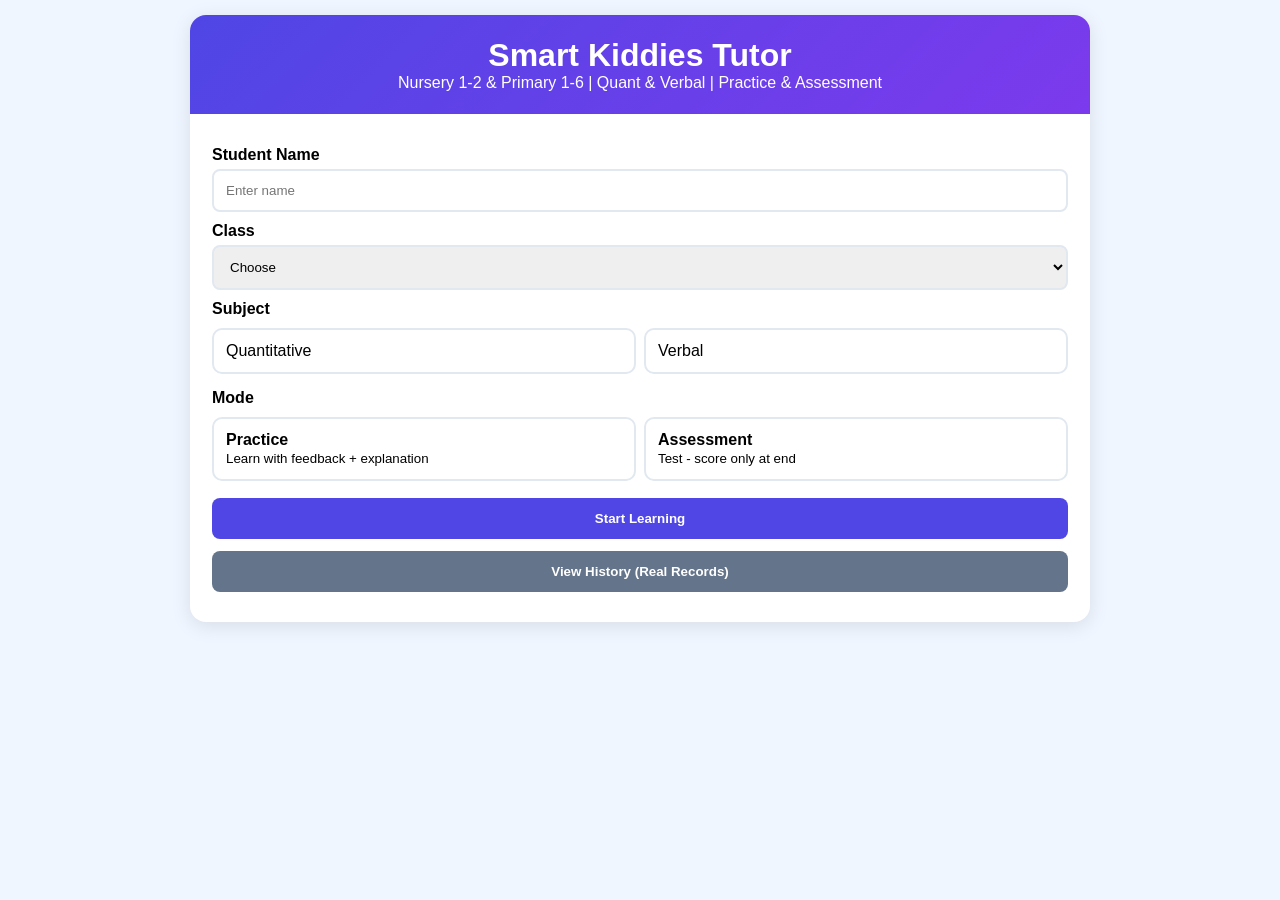
==== index.html @ 28aa9e2b "Add files via upload" ====
<!DOCTYPE html><html><head><meta charset='UTF-8'><meta name='viewport' content='width=device-width, initial-scale=1.0'><title>Smart Kiddies Tutor</title><style>*{box-sizing:border-box;margin:0;padding:0;font-family:Segoe UI,Arial}body{background:#f0f6ff;padding:15px}.box{max-width:900px;margin:auto;background:white;border-radius:16px;box-shadow:0 4px 20px rgba(0,0,0,.1);overflow:hidden}.head{background:linear-gradient(135deg,#4f46e5,#7c3aed);color:white;padding:22px;text-align:center}.main{padding:22px}label{display:block;font-weight:600;margin:10px 0 5px}input,select{width:100%;padding:12px;border:2px solid #e2e8f0;border-radius:8px}.btn{width:100%;padding:13px;background:#4f46e5;color:white;border:none;border-radius:8px;font-weight:600;margin-top:12px;cursor:pointer}.card{border:2px solid #e2e8f0;border-radius:10px;padding:12px;cursor:pointer;margin:5px 0}.card.sel{border-color:#4f46e5;background:#eef2ff}.opt{padding:11px;border:2px solid #e2e8f0;border-radius:8px;margin:6px 0;cursor:pointer;background:white}.opt.correct{background:#dcfce7;border-color:#22c55e}.opt.wrong{background:#fee2e2;border-color:#ef4444}.explain{background:#fffbeb;border:1px solid #fcd34d;border-radius:8px;padding:10px;margin-top:8px;font-size:13px}.hidden{display:none}.prog{height:8px;background:#e2e8f0;border-radius:4px;margin:8px 0}.bar{height:100%;background:#4f46e5}</style></head><body><div class='box'><div class='head'><h1>Smart Kiddies Tutor</h1><p>Nursery 1-2 & Primary 1-6 | Quant & Verbal | Practice & Assessment</p></div><div class='main' id='app'><div id='setup'><label>Student Name</label><input id='name' placeholder='Enter name'><label>Class</label><select id='cls'><option value=''>Choose</option><option>Nursery 1</option><option>Nursery 2</option><option>Primary 1</option><option>Primary 2</option><option>Primary 3</option><option>Primary 4</option><option>Primary 5</option><option>Primary 6</option></select><label>Subject</label><div style='display:grid;grid-template-columns:1fr 1fr;gap:8px'><div class='card' data-s='Quantitative' onclick='pickS(this)'>Quantitative</div><div class='card' data-s='Verbal' onclick='pickS(this)'>Verbal</div></div><label>Mode</label><div style='display:grid;grid-template-columns:1fr 1fr;gap:8px'><div class='card' data-m='Practice' onclick='pickM(this)'><b>Practice</b><br><small>Learn with feedback + explanation</small></div><div class='card' data-m='Assessment' onclick='pickM(this)'><b>Assessment</b><br><small>Test - score only at end</small></div></div><button class='btn' onclick='start()'>Start Learning</button><button class='btn' style='background:#64748b' onclick='showH()'>View History (Real Records)</button><div id='err' style='color:red;margin-top:8px'></div></div><div id='quiz' class='hidden'><div style='display:flex;justify-content:space-between'><span id='mBadge'></span><span id='cBadge'></span><span id='pTxt'></span></div><div class='prog'><div class='bar' id='pBar'></div></div><div style='background:#f8fafc;border-radius:12px;padding:15px;margin:10px 0'><h3 id='qTxt'></h3><div id='opts'></div><div id='feed' class='hidden'></div></div><button class='btn hidden' id='nBtn' onclick='nextQ()'>Next -></button><button class='btn hidden' id='fBtn' onclick='finish()'>Finish & Score</button></div><div id='result' class='hidden'><h2 style='text-align:center'>Result</h2><div style='text-align:center;margin:15px'><div style='font-size:44px;color:#4f46e5;font-weight:bold' id='score'></div><p id='sTxt'></p></div><div id='review'></div><button class='btn' onclick='reset()'>Home</button></div><div id='hist' class='hidden'><h3>Performance History - Real Scores</h3><p style='font-size:12px;color:#64748b'>Records actual results from localStorage, not static figures</p><div id='hList'></div><button class='btn' style='background:#ef4444' onclick='clearH()'>Clear History</button><button class='btn' style='background:#64748b' onclick='reset()'>Back</button></div></div></div><script>
const BANK={Quantitative:{'Nursery 1':[{q:'What number after 1?',o:['2','5','10'],a:'2',e:'After 1 comes 2. Count 1,2,3!'},{q:'Count: apples x2',o:['1','2','3'],a:'2',e:'Count them 1,2 =2'},{q:'2+1=?',o:['2','3','4'],a:'3',e:'2+1=3'},{q:'What shape is ball?',o:['Square','Circle','Triangle'],a:'Circle',e:'Ball is round like circle'},{q:'1+1=?',o:['1','2','3'],a:'2',e:'1+1=2'},{q:'Count dogs x3',o:['2','3','4'],a:'3',e:'1,2,3 dogs'},{q:'Which is bigger 1 or 5?',o:['1','5','Same'],a:'5',e:'5 bigger than 1'},{q:'Next: 1,2,?',o:['3','5','7'],a:'3',e:'Counting 1,2 then 3'},{q:'How many legs cat?',o:['2','4','6'],a:'4',e:'Cats have 4 legs'},{q:'Small animal? Elephant vs Mouse',o:['Elephant','Mouse','Same'],a:'Mouse',e:'Mouse tiny, elephant huge'}],'Nursery 2':[{q:'5-2=?',o:['2','3','4'],a:'3',e:'5 take away 2 leaves 3'},{q:'3+4=?',o:['6','7','8'],a:'7',e:'3+4=7'},{q:'Missing: 2,4,_,8',o:['5','6','7'],a:'6',e:'Add 2 each time 2,4,6,8'},{q:'Triangle sides?',o:['2','3','4'],a:'3',e:'Tri =3 sides'},{q:'Double of 2?',o:['2','4','6'],a:'4',e:'Double x2: 2x2=4'},{q:'Count in 2s:2,4,?',o:['5','6','7'],a:'6',e:'2,4,6 adding 2'},{q:'10-5=?',o:['5','4','6'],a:'5',e:'10-5=5'},{q:'6+2=?',o:['7','8','9'],a:'8',e:'6+2=8'},{q:'Even? 1,2,3',o:['1','2','3'],a:'2',e:'Even can be shared equally'},{q:'9-3=?',o:['5','6','7'],a:'6',e:'9-3=6'}],'Primary 1':[{q:'8+7=?',o:['14','15','16'],a:'15',e:'8+7=15'},{q:'15-6=?',o:['8','9','10'],a:'9',e:'15-6=9'},{q:'2x3=?',o:['5','6','7'],a:'6',e:'2 times 3 =3+3=6'},{q:'Half of 10?',o:['4','5','6'],a:'5',e:'Half 10=10/2=5'},{q:'20,19,18,?',o:['17','16','15'],a:'17',e:'Minus 1 each time'},{q:'3x4=?',o:['10','12','14'],a:'12',e:'3x4=12'},{q:'If 12 sweets give 5 away?',o:['6','7','8'],a:'7',e:'12-5=7 left'},{q:'Odd? 12,13,14',o:['12','13','14'],a:'13',e:'13 is odd'},{q:'18-9=?',o:['8','9','10'],a:'9',e:'18-9=9'},{q:'10+10=?',o:['20','30','10'],a:'20',e:'10+10=20'}],'Primary 2':[{q:'7x5=?',o:['30','35','40'],a:'35',e:'7x5=35'},{q:'36/4=?',o:['8','9','10'],a:'9',e:'36/4=9'},{q:'1/2 of 16?',o:['6','8','10'],a:'8',e:'16/2=8'},{q:'45+27=?',o:['62','72','82'],a:'72',e:'45+27=72'},{q:'Missing:3,6,9,?',o:['10','12','15'],a:'12',e:'Add 3: 9+3=12'},{q:'50-23=?',o:['27','28','29'],a:'27',e:'50-23=27'},{q:'6x6=?',o:['30','36','42'],a:'36',e:'6x6=36'},{q:'Book costs 40, 3 books?',o:['100','120','140'],a:'120',e:'40x3=120'},{q:'Greater? 3/4 or 1/2',o:['3/4','1/2','Equal'],a:'3/4',e:'0.75 >0.5'},{q:'100-55=?',o:['40','45','50'],a:'45',e:'100-55=45'}],'Primary 3':[{q:'12x8=?',o:['96','86','106'],a:'96',e:'12x8=96'},{q:'144/12=?',o:['11','12','13'],a:'12',e:'12x12=144'},{q:'Avg of 10,20,30?',o:['20','30','15'],a:'20',e:'(10+20+30)/3=20'},{q:'25% of 80?',o:['20','25','30'],a:'20',e:'25%=1/4,80/4=20'},{q:'Seq:5,11,17,?,29',o:['21','23','25'],a:'23',e:'Add 6:17+6=23'},{q:'3 pencils cost 90, 5 cost?',o:['120','150','180'],a:'150',e:'One 30, five 150'},{q:'Square of 9?',o:['81','72','90'],a:'81',e:'9x9=81'},{q:'Rect area 8x5?',o:['13','40','30'],a:'40',e:'8x5=40'},{q:'2/3+1/3=?',o:['1','2/3','3/3'],a:'1',e:'3/3=1'},{q:'LCM of 4 and 6?',o:['12','24','6'],a:'12',e:'Smallest multiple both share 12'}],'Primary 4':[{q:'15x12=?',o:['180','150','160'],a:'180',e:'15x12=180'},{q:'250/5=?',o:['45','50','55'],a:'50',e:'250/5=50'},{q:'3/5 of 100?',o:['60','50','40'],a:'60',e:'100/5=20x3=60'},{q:'15% of 200?',o:['30','25','35'],a:'30',e:'0.15x200=30'},{q:'If x+7=15, x=?',o:['7','8','9'],a:'8',e:'15-7=8'},{q:'Perimeter square side 9?',o:['36','27','18'],a:'36',e:'4x9=36'},{q:'2.5 hours to mins?',o:['120','150','180'],a:'150',e:'2.5x60=150'},{q:'Prime 10-20?',o:['11,13,17,19','12,14,16','15,18'],a:'11,13,17,19',e:'Prime only divisible by 1 and itself'},{q:'0.5x40=?',o:['20','25','30'],a:'20',e:'Half of 40=20'},{q:'Prob red? 3 red 2 blue',o:['3/5','2/5','1/5'],a:'3/5',e:'Total 5 red 3 so 3/5'}],'Primary 5':[{q:'Solve 2x+5=17',o:['5','6','7'],a:'6',e:'2x=12 x=6'},{q:'Area triangle base10 height8?',o:['80','40','20'],a:'40',e:'0.5x10x8=40'},{q:'HCF 18 and 24?',o:['6','12','8'],a:'6',e:'Highest common factor 6'},{q:'3/4 to decimal?',o:['0.25','0.5','0.75'],a:'0.75',e:'3/4=0.75'},{q:'5 workers 6 days, 3 workers?',o:['8','10','12'],a:'10',e:'Inverse:5x6=30,30/3=10'},{q:'Interest 500 at 10% 2y?',o:['50','100','150'],a:'100',e:'500x10x2/100=100'},{q:'Volume cube side4?',o:['16','32','64'],a:'64',e:'4x4x4=64'},{q:'Mean 4,8,12,16?',o:['8','10','12'],a:'10',e:'40/4=10'},{q:'Car 60km/h 2.5h distance?',o:['120','150','180'],a:'150',e:'60x2.5=150'},{q:'Expand (x+3)(x+2)',o:['x2+5x+6','x2+6x+5','x2+5x+5'],a:'x2+5x+6',e:'x2+2x+3x+6'}],'Primary 6':[{q:'Solve 3x-7=14',o:['6','7','8'],a:'7',e:'3x=21 x=7'},{q:'Ratio boys:girls 3:2 total50 girls?',o:['20','25','30'],a:'20',e:'5 parts=50 each10 girls2parts=20'},{q:'Area circle r7?',o:['154','140','77'],a:'154',e:'22/7x49=154'},{q:'0.75 as fraction?',o:['1/4','1/2','3/4'],a:'3/4',e:'75/100=3/4'},{q:'20% of number is 40 number?',o:['200','150','100'],a:'200',e:'40/0.2=200'},{q:'Solve x+y=10 x-y=2',o:['x6y4','x5y5','x7y3'],a:'x6y4',e:'Add 2x=12 x6 y4'},{q:'Shop 15% off 400 sale?',o:['340','360','380'],a:'340',e:'Discount60 sale340'},{q:'Speed 180km 3h?',o:['50','60','70'],a:'60',e:'180/3=60'},{q:'Median 2,5,7,9,12?',o:['5','7','9'],a:'7',e:'Middle value 7'},{q:'a3 b4 a2+b2?',o:['12','25','7'],a:'25',e:'9+16=25'}]},
Verbal:{'Nursery 1':[{q:'Which animal? Dog',o:['Dog','Table','Car'],a:'Dog',e:'Dog is living animal'},{q:'A is for?',o:['Apple','Ball','Cat'],a:'Apple',e:'A for Apple'},{q:'We use eyes to?',o:['See','Hear','Eat'],a:'See',e:'Eyes see'},{q:'Sun in?',o:['Sky','Water','Ground'],a:'Sky',e:'Sun in sky'},{q:'Opposite big?',o:['Small','Big','Huge'],a:'Small',e:'Small opposite big'},{q:'Letters in GO?',o:['1','2','3'],a:'2',e:'G and O =2'},{q:'Cat says?',o:['Meow','Woof','Moo'],a:'Meow',e:'Cat meow'},{q:'Eat with?',o:['Mouth','Nose','Ear'],a:'Mouth',e:'Mouth eating'},{q:'Banana color?',o:['Yellow','Blue','Red'],a:'Yellow',e:'Banana yellow'},{q:'B is for?',o:['Ball','Apple','Dog'],a:'Ball',e:'B for Ball'}],'Nursery 2':[{q:'Plural book?',o:['Books','Bookes','Book'],a:'Books',e:'Add s'},{q:'Opposite hot?',o:['Cold','Warm','Hot'],a:'Cold',e:'Cold opposite hot'},{q:'Rhymes cat?',o:['Hat','Dog','Fish'],a:'Hat',e:'Cat hat same sound'},{q:'Write with?',o:['Pen','Spoon','Shoe'],a:'Pen',e:'Pen writing'},{q:'Baby dog?',o:['Puppy','Kitten','Chick'],a:'Puppy',e:'Baby dog puppy'},{q:'Vowels?',o:['5','6','26'],a:'5',e:'A,E,I,O,U=5'},{q:'Past go?',o:['Went','Gone','Goed'],a:'Went',e:'Go past went'},{q:'Fruit?',o:['Mango','Stone','Chair'],a:'Mango',e:'Mango fruit'},{q:'He __ playing is/are',o:['is','are','am'],a:'is',e:'He singular is'},{q:'Opposite day?',o:['Night','Morning','Afternoon'],a:'Night',e:'Day night opposite'}],'Primary 1':[{q:'Synonym happy?',o:['Sad','Joyful','Angry'],a:'Joyful',e:'Joyful same as happy'},{q:'Verb? Run,Book,Table',o:['Run','Book','Table'],a:'Run',e:'Verb action run'},{q:'Plural child?',o:['Childs','Children','Childes'],a:'Children',e:'child->children'},{q:'Opposite fast?',o:['Slow','Quick','Rapid'],a:'Slow',e:'Slow opposite fast'},{q:'She __ to school go/goes',o:['go','goes','going'],a:'goes',e:'She singular goes'},{q:'Silent k? Knife,Cat,Kite',o:['Knife','Cat','Kite'],a:'Knife',e:'k silent in knife'},{q:'Books kept?',o:['Library','Market','Hospital'],a:'Library',e:'Library keeps books'},{q:'Past eat?',o:['Eated','Ate','Eaten'],a:'Ate',e:'Eat ate past'},{q:'Adjective: The __ flower',o:['Beautiful','Run','Quickly'],a:'Beautiful',e:'Adjective describes noun'},{q:'They __ playing is/are',o:['is','are','was'],a:'are',e:'They plural are'}],'Primary 2':[{q:'Synonym brave?',o:['Coward','Courageous','Fearful'],a:'Courageous',e:'Brave courageous'},{q:'Antonym ancient?',o:['Old','Modern','Past'],a:'Modern',e:'Ancient very old opposite modern'},{q:'Collective? Team,Book,Pen',o:['Team','Book','Pen'],a:'Team',e:'Team group'},{q:'I have __ apple a/an',o:['a','an','the'],a:'an',e:'an before vowel'},{q:'Past participle write?',o:['Wrote','Written','Writing'],a:'Written',e:'write wrote written'},{q:'As brave as lion?',o:['Simile','Metaphor','Proverb'],a:'Simile',e:'Uses as to compare simile'},{q:'Young cow?',o:['Calf','Puppy','Kitten'],a:'Calf',e:'Calf baby cow'},{q:'Spelling?',o:['Recieve','Receive','Receeve'],a:'Receive',e:'I before E except after C'},{q:'He __ like it dont/doesnt',o:['He dont like it','He doesnt like it','He not like'],a:'He doesnt like it',e:'He singular doesnt'},{q:'Synonym tiny?',o:['Huge','Small','Big'],a:'Small',e:'Tiny very small'}],'Primary 3':[{q:'Noun name place e.g Lagos?',o:['Proper noun','Common noun','Verb'],a:'Proper noun',e:'Place names proper nouns capital'},{q:'Antonym generous?',o:['Kind','Stingy','Giving'],a:'Stingy',e:'Generous opposite stingy'},{q:'If I __ you were/was',o:['was','were','am'],a:'were',e:'Imaginary condition were'},{q:'Adverb? Quickly,Quick,Quickness',o:['Quickly','Quick','Quickness'],a:'Quickly',e:'Adverb ends ly'},{q:'Piece of cake means?',o:['Hard','Easy','Sweet'],a:'Easy',e:'Piece of cake very easy'},{q:'Books __ on table is/are',o:['is','are','was'],a:'are',e:'Books plural are'},{q:'Synonym diligent?',o:['Lazy','Hardworking','Sleepy'],a:'Hardworking',e:'Diligent hardworking'},{q:'son/sun same sound?',o:['Homophone','Synonym','Antonym'],a:'Homophone',e:'Same sound different meaning homophone'},{q:'She __ buy a car yesterday',o:['buyed','bought','buy'],a:'bought',e:'Buy past bought'},{q:'Plural mouse?',o:['Mouses','Mice','Mouse'],a:'Mice',e:'mouse mice'}],'Primary 4':[{q:'What a beautiful day! type?',o:['Exclamatory','Interrogative','Declarative'],a:'Exclamatory',e:'Exclamation !'},{q:'He said I am tired indirect?',o:['He said he was tired','He said he is tired','He said I am tired'],a:'He said he was tired',e:'am -> was in past reporting'},{q:'Each of boys __ is/are',o:['is','are','were'],a:'is',e:'Each singular is'},{q:'He is a lion in battle?',o:['He is a lion','He is as brave','He runs like'],a:'He is a lion',e:'Metaphor says he IS lion'},{q:'unhappy prefix?',o:['un-','happy','-happy'],a:'un-',e:'un- prefix not'},{q:'If read present past?',o:['read red','readed','reading'],a:'read red',e:'Same spelling different pronunc past'},{q:'I stayed because it rained conj?',o:['because','stayed','rained'],a:'because',e:'because joins clauses'},{q:'Antonym victory?',o:['Win','Defeat','Success'],a:'Defeat',e:'Victory opposite defeat'},{q:'Neither John nor James __ is/are',o:['is','are','were'],a:'is',e:'Nearest James singular is'},{q:'Synonym abundant?',o:['Scarce','Plentiful','Small'],a:'Plentiful',e:'Abundant plentiful many'}],'Primary 5':[{q:'Boy broke window passive?',o:['Window was broken by boy','Boy was broken','Window broke boy'],a:'Window was broken by boy',e:'Object becomes subject passive'},{q:'Although it rained we went clause?',o:['Subordinate','Main','Phrase'],a:'Subordinate',e:'Depends on main subordinate'},{q:'Committee __ divided is/are',o:['is','are','was'],a:'are',e:'Members act individually are divided'},{q:'Wind whispered?',o:['Personification','Simile','Metaphor'],a:'Personification',e:'Giving human quality to wind'},{q:'You had studied would have passed cond?',o:['Second','Third','Zero'],a:'Third',e:'Past unreal third conditional'},{q:'Synonym meticulous?',o:['Careless','Careful','Quick'],a:'Careful',e:'Meticulous very careful'},{q:'Antonym benevolent?',o:['Kind','Malevolent','Generous'],a:'Malevolent',e:'Benevolent kind opposite malevolent'},{q:'Let __ go I/me',o:['I','me','my'],a:'me',e:'After let object pronoun me'},{q:'Spelling Accommodation?',o:['Accomodation','Accommodation','Acommodation'],a:'Accommodation',e:'Double c double m'},{q:'Hardly __ had we arrived had/did',o:['had','did','was'],a:'had',e:'Hardly had when inversion'}],'Primary 6':[{q:'I wish I __ taller was/were',o:['was','were','am'],a:'were',e:'Wish unreal were'},{q:'Swimming is fun gerund?',o:['Swimming verb as noun','Is fun','Swimming adjective'],a:'Swimming verb as noun',e:'Gerund verb+ing as noun'},{q:'Where are you going? indirect She asked',o:['She asked where I was going','She asked where are you','She asked where I am'],a:'She asked where I was going',e:'Question becomes statement are you->I was'},{q:'Data __ collected is/are',o:['is','are','was'],a:'are',e:'Data plural are'},{q:'Synonym ephemeral?',o:['Permanent','Short-lived','Eternal'],a:'Short-lived',e:'Ephemeral short-lived'},{q:'Deafening silence?',o:['Oxymoron','Simile','Metaphor'],a:'Oxymoron',e:'Opposite words together oxymoron'},{q:'No sooner __ we arrived had/did',o:['had','did','have'],a:'had',e:'No sooner had than'},{q:'Between you and __ I/me',o:['I','me','myself'],a:'me',e:'Between takes object pronoun me'},{q:'Antonym gregarious?',o:['Sociable','Introverted','Talkative'],a:'Introverted',e:'Gregarious sociable opposite introverted'},{q:'Correct: The data __ collected',o:['is','are','was'],a:'are',e:'Data plural'}]}};
let selS=null,selM=null,curQ=[],idx=0,sc=0,ans=[],stud={};
function pickS(el){selS=el.dataset.s;document.querySelectorAll('[data-s]').forEach(c=>c.classList.remove('sel'));el.classList.add('sel');}
function pickM(el){selM=el.dataset.m;document.querySelectorAll('[data-m]').forEach(c=>c.classList.remove('sel'));el.classList.add('sel');}
function start(){let n=document.getElementById('name').value.trim();let c=document.getElementById('cls').value;let err=document.getElementById('err');if(!n){err.textContent='Enter name';return;}if(!c){err.textContent='Select class';return;}if(!selS){err.textContent='Select subject';return;}if(!selM){err.textContent='Select mode';return;}stud={name:n,cls:c,sub:selS,mode:selM};curQ=[...BANK[selS][c]].sort(()=>0.5-Math.random()).slice(0,10);idx=0;sc=0;ans=[];document.getElementById('setup').classList.add('hidden');document.getElementById('quiz').classList.remove('hidden');document.getElementById('mBadge').textContent=selM;document.getElementById('cBadge').textContent=c+' | '+selS;show();}
function show(){let q=curQ[idx];document.getElementById('qTxt').textContent=`Q${idx+1}: ${q.q}`;document.getElementById('pTxt').textContent=`${idx+1}/${curQ.length}`;document.getElementById('pBar').style.width=`${(idx+1)/curQ.length*100}%`;let opts=document.getElementById('opts');opts.innerHTML='';document.getElementById('feed').classList.add('hidden');document.getElementById('nBtn').classList.add('hidden');document.getElementById('fBtn').classList.add('hidden');q.o.forEach(o=>{let d=document.createElement('div');d.className='opt';d.textContent=o;d.onclick=()=>choose(o,d);opts.appendChild(d);});}
function choose(opt,el){let q=curQ[idx];let all=document.querySelectorAll('.opt');all.forEach(o=>o.style.pointerEvents='none');let correct=opt===q.a;if(correct)sc++;ans.push({q:q.q,sel:opt,cor:q.a,ok:correct,exp:q.e});if(stud.mode==='Practice'){all.forEach(o=>{if(o.textContent===q.a)o.classList.add('correct');else if(o===el&&!correct)o.classList.add('wrong');});let f=document.getElementById('feed');f.classList.remove('hidden');f.innerHTML=`<b>${correct?' Correct!':' Wrong'}</b> Answer: <b>${q.a}</b><div class='explain'> Tutor: ${q.e}</div>`;if(idx<curQ.length-1)document.getElementById('nBtn').classList.remove('hidden');else document.getElementById('fBtn').classList.remove('hidden');}else{el.style.background='#e0e7ff';el.style.borderColor='#4f46e5';if(idx<curQ.length-1)setTimeout(()=>{idx++;show();},500);else setTimeout(()=>finish(),500);}}
function nextQ(){idx++;show();}
function finish(){document.getElementById('quiz').classList.add('hidden');document.getElementById('result').classList.remove('hidden');let pct=Math.round(sc/curQ.length*100);document.getElementById('score').textContent=pct+'%';document.getElementById('sTxt').textContent=`${stud.name} (${stud.cls}) scored ${sc}/${curQ.length} in ${stud.sub} - ${stud.mode}`;let rev='';ans.forEach((a,i)=>{rev+=`<div style='background:#f8fafc;border-radius:10px;padding:12px;margin:8px 0;text-align:left'><b>Q${i+1}: ${a.q}</b><br>Your: <span style='color:${a.ok?'green':'red'}'>${a.sel} ${a.ok?'':''}</span><br>Correct: <b>${a.cor}</b><div class='explain'> ${a.exp}</div></div>`;});document.getElementById('review').innerHTML=rev;let h=JSON.parse(localStorage.getItem('kiddies_hist')||'[]');h.unshift({date:new Date().toLocaleString(),name:stud.name,cls:stud.cls,sub:stud.sub,mode:stud.mode,score:`${sc}/${curQ.length} (${pct}%)`,pct:pct});localStorage.setItem('kiddies_hist',JSON.stringify(h.slice(0,30)));}
function reset(){document.getElementById('result').classList.add('hidden');document.getElementById('hist').classList.add('hidden');document.getElementById('quiz').classList.add('hidden');document.getElementById('setup').classList.remove('hidden');document.getElementById('err').textContent='';}
function showH(){document.getElementById('setup').classList.add('hidden');document.getElementById('quiz').classList.add('hidden');document.getElementById('result').classList.add('hidden');document.getElementById('hist').classList.remove('hidden');let h=JSON.parse(localStorage.getItem('kiddies_hist')||'[]');let l=document.getElementById('hList');if(h.length===0){l.innerHTML='<p>No records yet. Complete a test to see real history.</p>';return;}l.innerHTML=h.map(x=>`<div style='border-bottom:1px solid #e2e8f0;padding:10px 0;display:flex;justify-content:space-between'><div><b>${x.name}</b> - ${x.cls}<br><small>${x.sub} | ${x.mode} | ${x.date}</small></div><div><b>${x.score}</b></div></div>`).join('');}
function clearH(){if(confirm('Clear history?')){localStorage.removeItem('kiddies_hist');showH();}}
</script></body></html>
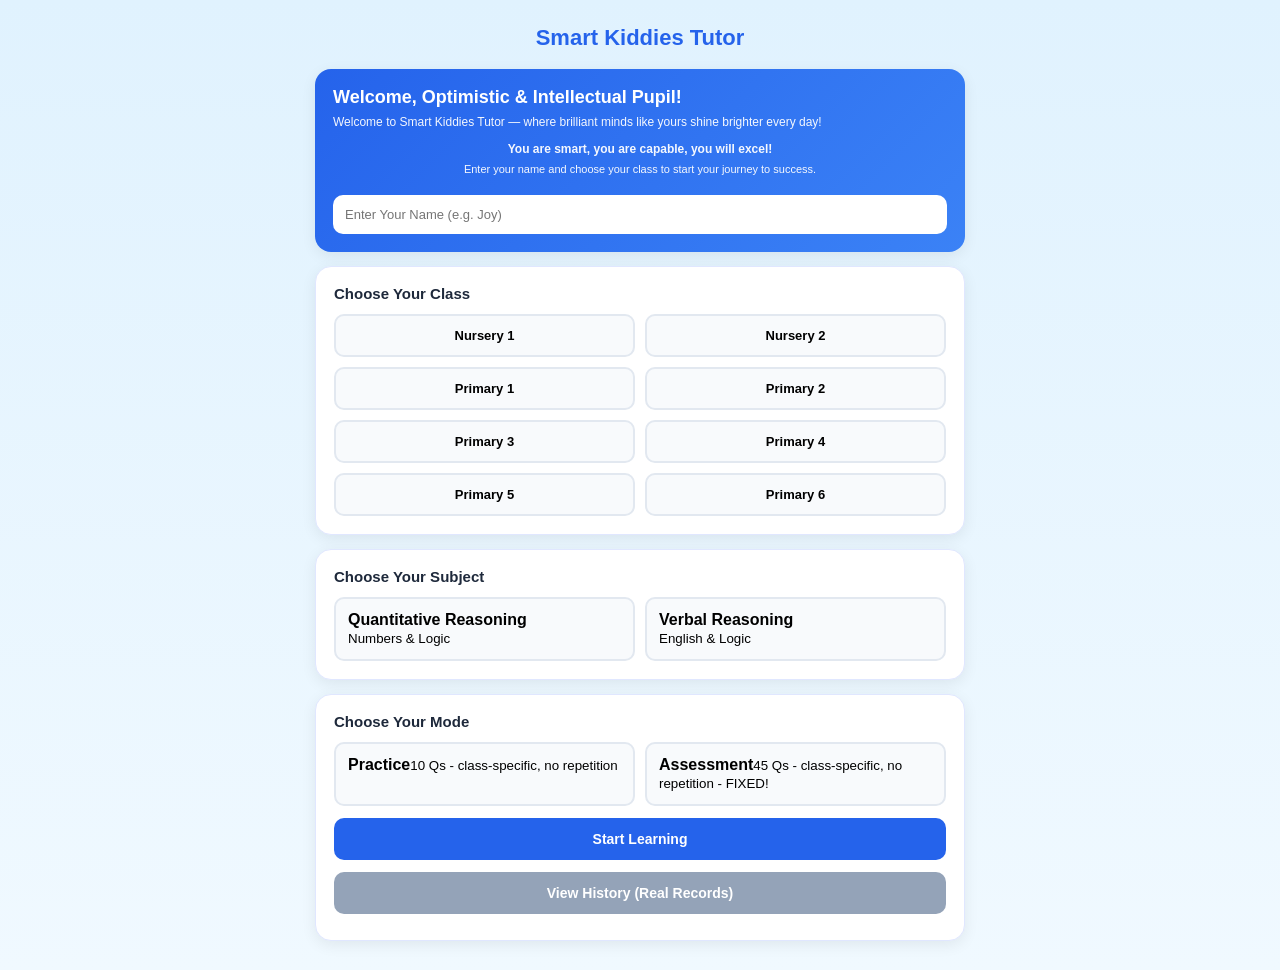
==== commit 91153754: "Add files via upload" ====
--- a/index.html
+++ b/index.html
@@ -1,20 +1,24 @@
 
 
 
-<!DOCTYPE html><html><head><meta charset='UTF-8'><meta name='viewport' content='width=device-width, initial-scale=1.0'><title>Smart Kiddies Tutor</title><style>*{box-sizing:border-box;margin:0;padding:0;font-family:Segoe UI,Arial}body{background:#f0f6ff;padding:15px}.box{max-width:900px;margin:auto;background:white;border-radius:16px;box-shadow:0 4px 20px rgba(0,0,0,.1);overflow:hidden}.head{background:linear-gradient(135deg,#4f46e5,#7c3aed);color:white;padding:22px;text-align:center}.main{padding:22px}label{display:block;font-weight:600;margin:10px 0 5px}input,select{width:100%;padding:12px;border:2px solid #e2e8f0;border-radius:8px}.btn{width:100%;padding:13px;background:#4f46e5;color:white;border:none;border-radius:8px;font-weight:600;margin-top:12px;cursor:pointer}.card{border:2px solid #e2e8f0;border-radius:10px;padding:12px;cursor:pointer;margin:5px 0}.card.sel{border-color:#4f46e5;background:#eef2ff}.opt{padding:11px;border:2px solid #e2e8f0;border-radius:8px;margin:6px 0;cursor:pointer;background:white}.opt.correct{background:#dcfce7;border-color:#22c55e}.opt.wrong{background:#fee2e2;border-color:#ef4444}.explain{background:#fffbeb;border:1px solid #fcd34d;border-radius:8px;padding:10px;margin-top:8px;font-size:13px}.hidden{display:none}.prog{height:8px;background:#e2e8f0;border-radius:4px;margin:8px 0}.bar{height:100%;background:#4f46e5}</style></head><body><div class='box'><div class='head'><h1>Smart Kiddies Tutor</h1><p>Nursery 1-2 & Primary 1-6 | Quant & Verbal | Practice & Assessment</p></div><div class='main' id='app'><div id='setup'><label>Student Name</label><input id='name' placeholder='Enter name'><label>Class</label><select id='cls'><option value=''>Choose</option><option>Nursery 1</option><option>Nursery 2</option><option>Primary 1</option><option>Primary 2</option><option>Primary 3</option><option>Primary 4</option><option>Primary 5</option><option>Primary 6</option></select><label>Subject</label><div style='display:grid;grid-template-columns:1fr 1fr;gap:8px'><div class='card' data-s='Quantitative' onclick='pickS(this)'>Quantitative</div><div class='card' data-s='Verbal' onclick='pickS(this)'>Verbal</div></div><label>Mode</label><div style='display:grid;grid-template-columns:1fr 1fr;gap:8px'><div class='card' data-m='Practice' onclick='pickM(this)'><b>Practice</b><br><small>Learn with feedback + explanation</small></div><div class='card' data-m='Assessment' onclick='pickM(this)'><b>Assessment</b><br><small>Test - score only at end</small></div></div><button class='btn' onclick='start()'>Start Learning</button><button class='btn' style='background:#64748b' onclick='showH()'>View History (Real Records)</button><div id='err' style='color:red;margin-top:8px'></div></div><div id='quiz' class='hidden'><div style='display:flex;justify-content:space-between'><span id='mBadge'></span><span id='cBadge'></span><span id='pTxt'></span></div><div class='prog'><div class='bar' id='pBar'></div></div><div style='background:#f8fafc;border-radius:12px;padding:15px;margin:10px 0'><h3 id='qTxt'></h3><div id='opts'></div><div id='feed' class='hidden'></div></div><button class='btn hidden' id='nBtn' onclick='nextQ()'>Next -></button><button class='btn hidden' id='fBtn' onclick='finish()'>Finish & Score</button></div><div id='result' class='hidden'><h2 style='text-align:center'>Result</h2><div style='text-align:center;margin:15px'><div style='font-size:44px;color:#4f46e5;font-weight:bold' id='score'></div><p id='sTxt'></p></div><div id='review'></div><button class='btn' onclick='reset()'>Home</button></div><div id='hist' class='hidden'><h3>Performance History - Real Scores</h3><p style='font-size:12px;color:#64748b'>Records actual results from localStorage, not static figures</p><div id='hList'></div><button class='btn' style='background:#ef4444' onclick='clearH()'>Clear History</button><button class='btn' style='background:#64748b' onclick='reset()'>Back</button></div></div></div><script>
-const BANK={Quantitative:{'Nursery 1':[{q:'What number after 1?',o:['2','5','10'],a:'2',e:'After 1 comes 2. Count 1,2,3!'},{q:'Count: apples x2',o:['1','2','3'],a:'2',e:'Count them 1,2 =2'},{q:'2+1=?',o:['2','3','4'],a:'3',e:'2+1=3'},{q:'What shape is ball?',o:['Square','Circle','Triangle'],a:'Circle',e:'Ball is round like circle'},{q:'1+1=?',o:['1','2','3'],a:'2',e:'1+1=2'},{q:'Count dogs x3',o:['2','3','4'],a:'3',e:'1,2,3 dogs'},{q:'Which is bigger 1 or 5?',o:['1','5','Same'],a:'5',e:'5 bigger than 1'},{q:'Next: 1,2,?',o:['3','5','7'],a:'3',e:'Counting 1,2 then 3'},{q:'How many legs cat?',o:['2','4','6'],a:'4',e:'Cats have 4 legs'},{q:'Small animal? Elephant vs Mouse',o:['Elephant','Mouse','Same'],a:'Mouse',e:'Mouse tiny, elephant huge'}],'Nursery 2':[{q:'5-2=?',o:['2','3','4'],a:'3',e:'5 take away 2 leaves 3'},{q:'3+4=?',o:['6','7','8'],a:'7',e:'3+4=7'},{q:'Missing: 2,4,_,8',o:['5','6','7'],a:'6',e:'Add 2 each time 2,4,6,8'},{q:'Triangle sides?',o:['2','3','4'],a:'3',e:'Tri =3 sides'},{q:'Double of 2?',o:['2','4','6'],a:'4',e:'Double x2: 2x2=4'},{q:'Count in 2s:2,4,?',o:['5','6','7'],a:'6',e:'2,4,6 adding 2'},{q:'10-5=?',o:['5','4','6'],a:'5',e:'10-5=5'},{q:'6+2=?',o:['7','8','9'],a:'8',e:'6+2=8'},{q:'Even? 1,2,3',o:['1','2','3'],a:'2',e:'Even can be shared equally'},{q:'9-3=?',o:['5','6','7'],a:'6',e:'9-3=6'}],'Primary 1':[{q:'8+7=?',o:['14','15','16'],a:'15',e:'8+7=15'},{q:'15-6=?',o:['8','9','10'],a:'9',e:'15-6=9'},{q:'2x3=?',o:['5','6','7'],a:'6',e:'2 times 3 =3+3=6'},{q:'Half of 10?',o:['4','5','6'],a:'5',e:'Half 10=10/2=5'},{q:'20,19,18,?',o:['17','16','15'],a:'17',e:'Minus 1 each time'},{q:'3x4=?',o:['10','12','14'],a:'12',e:'3x4=12'},{q:'If 12 sweets give 5 away?',o:['6','7','8'],a:'7',e:'12-5=7 left'},{q:'Odd? 12,13,14',o:['12','13','14'],a:'13',e:'13 is odd'},{q:'18-9=?',o:['8','9','10'],a:'9',e:'18-9=9'},{q:'10+10=?',o:['20','30','10'],a:'20',e:'10+10=20'}],'Primary 2':[{q:'7x5=?',o:['30','35','40'],a:'35',e:'7x5=35'},{q:'36/4=?',o:['8','9','10'],a:'9',e:'36/4=9'},{q:'1/2 of 16?',o:['6','8','10'],a:'8',e:'16/2=8'},{q:'45+27=?',o:['62','72','82'],a:'72',e:'45+27=72'},{q:'Missing:3,6,9,?',o:['10','12','15'],a:'12',e:'Add 3: 9+3=12'},{q:'50-23=?',o:['27','28','29'],a:'27',e:'50-23=27'},{q:'6x6=?',o:['30','36','42'],a:'36',e:'6x6=36'},{q:'Book costs 40, 3 books?',o:['100','120','140'],a:'120',e:'40x3=120'},{q:'Greater? 3/4 or 1/2',o:['3/4','1/2','Equal'],a:'3/4',e:'0.75 >0.5'},{q:'100-55=?',o:['40','45','50'],a:'45',e:'100-55=45'}],'Primary 3':[{q:'12x8=?',o:['96','86','106'],a:'96',e:'12x8=96'},{q:'144/12=?',o:['11','12','13'],a:'12',e:'12x12=144'},{q:'Avg of 10,20,30?',o:['20','30','15'],a:'20',e:'(10+20+30)/3=20'},{q:'25% of 80?',o:['20','25','30'],a:'20',e:'25%=1/4,80/4=20'},{q:'Seq:5,11,17,?,29',o:['21','23','25'],a:'23',e:'Add 6:17+6=23'},{q:'3 pencils cost 90, 5 cost?',o:['120','150','180'],a:'150',e:'One 30, five 150'},{q:'Square of 9?',o:['81','72','90'],a:'81',e:'9x9=81'},{q:'Rect area 8x5?',o:['13','40','30'],a:'40',e:'8x5=40'},{q:'2/3+1/3=?',o:['1','2/3','3/3'],a:'1',e:'3/3=1'},{q:'LCM of 4 and 6?',o:['12','24','6'],a:'12',e:'Smallest multiple both share 12'}],'Primary 4':[{q:'15x12=?',o:['180','150','160'],a:'180',e:'15x12=180'},{q:'250/5=?',o:['45','50','55'],a:'50',e:'250/5=50'},{q:'3/5 of 100?',o:['60','50','40'],a:'60',e:'100/5=20x3=60'},{q:'15% of 200?',o:['30','25','35'],a:'30',e:'0.15x200=30'},{q:'If x+7=15, x=?',o:['7','8','9'],a:'8',e:'15-7=8'},{q:'Perimeter square side 9?',o:['36','27','18'],a:'36',e:'4x9=36'},{q:'2.5 hours to mins?',o:['120','150','180'],a:'150',e:'2.5x60=150'},{q:'Prime 10-20?',o:['11,13,17,19','12,14,16','15,18'],a:'11,13,17,19',e:'Prime only divisible by 1 and itself'},{q:'0.5x40=?',o:['20','25','30'],a:'20',e:'Half of 40=20'},{q:'Prob red? 3 red 2 blue',o:['3/5','2/5','1/5'],a:'3/5',e:'Total 5 red 3 so 3/5'}],'Primary 5':[{q:'Solve 2x+5=17',o:['5','6','7'],a:'6',e:'2x=12 x=6'},{q:'Area triangle base10 height8?',o:['80','40','20'],a:'40',e:'0.5x10x8=40'},{q:'HCF 18 and 24?',o:['6','12','8'],a:'6',e:'Highest common factor 6'},{q:'3/4 to decimal?',o:['0.25','0.5','0.75'],a:'0.75',e:'3/4=0.75'},{q:'5 workers 6 days, 3 workers?',o:['8','10','12'],a:'10',e:'Inverse:5x6=30,30/3=10'},{q:'Interest 500 at 10% 2y?',o:['50','100','150'],a:'100',e:'500x10x2/100=100'},{q:'Volume cube side4?',o:['16','32','64'],a:'64',e:'4x4x4=64'},{q:'Mean 4,8,12,16?',o:['8','10','12'],a:'10',e:'40/4=10'},{q:'Car 60km/h 2.5h distance?',o:['120','150','180'],a:'150',e:'60x2.5=150'},{q:'Expand (x+3)(x+2)',o:['x2+5x+6','x2+6x+5','x2+5x+5'],a:'x2+5x+6',e:'x2+2x+3x+6'}],'Primary 6':[{q:'Solve 3x-7=14',o:['6','7','8'],a:'7',e:'3x=21 x=7'},{q:'Ratio boys:girls 3:2 total50 girls?',o:['20','25','30'],a:'20',e:'5 parts=50 each10 girls2parts=20'},{q:'Area circle r7?',o:['154','140','77'],a:'154',e:'22/7x49=154'},{q:'0.75 as fraction?',o:['1/4','1/2','3/4'],a:'3/4',e:'75/100=3/4'},{q:'20% of number is 40 number?',o:['200','150','100'],a:'200',e:'40/0.2=200'},{q:'Solve x+y=10 x-y=2',o:['x6y4','x5y5','x7y3'],a:'x6y4',e:'Add 2x=12 x6 y4'},{q:'Shop 15% off 400 sale?',o:['340','360','380'],a:'340',e:'Discount60 sale340'},{q:'Speed 180km 3h?',o:['50','60','70'],a:'60',e:'180/3=60'},{q:'Median 2,5,7,9,12?',o:['5','7','9'],a:'7',e:'Middle value 7'},{q:'a3 b4 a2+b2?',o:['12','25','7'],a:'25',e:'9+16=25'}]},
-Verbal:{'Nursery 1':[{q:'Which animal? Dog',o:['Dog','Table','Car'],a:'Dog',e:'Dog is living animal'},{q:'A is for?',o:['Apple','Ball','Cat'],a:'Apple',e:'A for Apple'},{q:'We use eyes to?',o:['See','Hear','Eat'],a:'See',e:'Eyes see'},{q:'Sun in?',o:['Sky','Water','Ground'],a:'Sky',e:'Sun in sky'},{q:'Opposite big?',o:['Small','Big','Huge'],a:'Small',e:'Small opposite big'},{q:'Letters in GO?',o:['1','2','3'],a:'2',e:'G and O =2'},{q:'Cat says?',o:['Meow','Woof','Moo'],a:'Meow',e:'Cat meow'},{q:'Eat with?',o:['Mouth','Nose','Ear'],a:'Mouth',e:'Mouth eating'},{q:'Banana color?',o:['Yellow','Blue','Red'],a:'Yellow',e:'Banana yellow'},{q:'B is for?',o:['Ball','Apple','Dog'],a:'Ball',e:'B for Ball'}],'Nursery 2':[{q:'Plural book?',o:['Books','Bookes','Book'],a:'Books',e:'Add s'},{q:'Opposite hot?',o:['Cold','Warm','Hot'],a:'Cold',e:'Cold opposite hot'},{q:'Rhymes cat?',o:['Hat','Dog','Fish'],a:'Hat',e:'Cat hat same sound'},{q:'Write with?',o:['Pen','Spoon','Shoe'],a:'Pen',e:'Pen writing'},{q:'Baby dog?',o:['Puppy','Kitten','Chick'],a:'Puppy',e:'Baby dog puppy'},{q:'Vowels?',o:['5','6','26'],a:'5',e:'A,E,I,O,U=5'},{q:'Past go?',o:['Went','Gone','Goed'],a:'Went',e:'Go past went'},{q:'Fruit?',o:['Mango','Stone','Chair'],a:'Mango',e:'Mango fruit'},{q:'He __ playing is/are',o:['is','are','am'],a:'is',e:'He singular is'},{q:'Opposite day?',o:['Night','Morning','Afternoon'],a:'Night',e:'Day night opposite'}],'Primary 1':[{q:'Synonym happy?',o:['Sad','Joyful','Angry'],a:'Joyful',e:'Joyful same as happy'},{q:'Verb? Run,Book,Table',o:['Run','Book','Table'],a:'Run',e:'Verb action run'},{q:'Plural child?',o:['Childs','Children','Childes'],a:'Children',e:'child->children'},{q:'Opposite fast?',o:['Slow','Quick','Rapid'],a:'Slow',e:'Slow opposite fast'},{q:'She __ to school go/goes',o:['go','goes','going'],a:'goes',e:'She singular goes'},{q:'Silent k? Knife,Cat,Kite',o:['Knife','Cat','Kite'],a:'Knife',e:'k silent in knife'},{q:'Books kept?',o:['Library','Market','Hospital'],a:'Library',e:'Library keeps books'},{q:'Past eat?',o:['Eated','Ate','Eaten'],a:'Ate',e:'Eat ate past'},{q:'Adjective: The __ flower',o:['Beautiful','Run','Quickly'],a:'Beautiful',e:'Adjective describes noun'},{q:'They __ playing is/are',o:['is','are','was'],a:'are',e:'They plural are'}],'Primary 2':[{q:'Synonym brave?',o:['Coward','Courageous','Fearful'],a:'Courageous',e:'Brave courageous'},{q:'Antonym ancient?',o:['Old','Modern','Past'],a:'Modern',e:'Ancient very old opposite modern'},{q:'Collective? Team,Book,Pen',o:['Team','Book','Pen'],a:'Team',e:'Team group'},{q:'I have __ apple a/an',o:['a','an','the'],a:'an',e:'an before vowel'},{q:'Past participle write?',o:['Wrote','Written','Writing'],a:'Written',e:'write wrote written'},{q:'As brave as lion?',o:['Simile','Metaphor','Proverb'],a:'Simile',e:'Uses as to compare simile'},{q:'Young cow?',o:['Calf','Puppy','Kitten'],a:'Calf',e:'Calf baby cow'},{q:'Spelling?',o:['Recieve','Receive','Receeve'],a:'Receive',e:'I before E except after C'},{q:'He __ like it dont/doesnt',o:['He dont like it','He doesnt like it','He not like'],a:'He doesnt like it',e:'He singular doesnt'},{q:'Synonym tiny?',o:['Huge','Small','Big'],a:'Small',e:'Tiny very small'}],'Primary 3':[{q:'Noun name place e.g Lagos?',o:['Proper noun','Common noun','Verb'],a:'Proper noun',e:'Place names proper nouns capital'},{q:'Antonym generous?',o:['Kind','Stingy','Giving'],a:'Stingy',e:'Generous opposite stingy'},{q:'If I __ you were/was',o:['was','were','am'],a:'were',e:'Imaginary condition were'},{q:'Adverb? Quickly,Quick,Quickness',o:['Quickly','Quick','Quickness'],a:'Quickly',e:'Adverb ends ly'},{q:'Piece of cake means?',o:['Hard','Easy','Sweet'],a:'Easy',e:'Piece of cake very easy'},{q:'Books __ on table is/are',o:['is','are','was'],a:'are',e:'Books plural are'},{q:'Synonym diligent?',o:['Lazy','Hardworking','Sleepy'],a:'Hardworking',e:'Diligent hardworking'},{q:'son/sun same sound?',o:['Homophone','Synonym','Antonym'],a:'Homophone',e:'Same sound different meaning homophone'},{q:'She __ buy a car yesterday',o:['buyed','bought','buy'],a:'bought',e:'Buy past bought'},{q:'Plural mouse?',o:['Mouses','Mice','Mouse'],a:'Mice',e:'mouse mice'}],'Primary 4':[{q:'What a beautiful day! type?',o:['Exclamatory','Interrogative','Declarative'],a:'Exclamatory',e:'Exclamation !'},{q:'He said I am tired indirect?',o:['He said he was tired','He said he is tired','He said I am tired'],a:'He said he was tired',e:'am -> was in past reporting'},{q:'Each of boys __ is/are',o:['is','are','were'],a:'is',e:'Each singular is'},{q:'He is a lion in battle?',o:['He is a lion','He is as brave','He runs like'],a:'He is a lion',e:'Metaphor says he IS lion'},{q:'unhappy prefix?',o:['un-','happy','-happy'],a:'un-',e:'un- prefix not'},{q:'If read present past?',o:['read red','readed','reading'],a:'read red',e:'Same spelling different pronunc past'},{q:'I stayed because it rained conj?',o:['because','stayed','rained'],a:'because',e:'because joins clauses'},{q:'Antonym victory?',o:['Win','Defeat','Success'],a:'Defeat',e:'Victory opposite defeat'},{q:'Neither John nor James __ is/are',o:['is','are','were'],a:'is',e:'Nearest James singular is'},{q:'Synonym abundant?',o:['Scarce','Plentiful','Small'],a:'Plentiful',e:'Abundant plentiful many'}],'Primary 5':[{q:'Boy broke window passive?',o:['Window was broken by boy','Boy was broken','Window broke boy'],a:'Window was broken by boy',e:'Object becomes subject passive'},{q:'Although it rained we went clause?',o:['Subordinate','Main','Phrase'],a:'Subordinate',e:'Depends on main subordinate'},{q:'Committee __ divided is/are',o:['is','are','was'],a:'are',e:'Members act individually are divided'},{q:'Wind whispered?',o:['Personification','Simile','Metaphor'],a:'Personification',e:'Giving human quality to wind'},{q:'You had studied would have passed cond?',o:['Second','Third','Zero'],a:'Third',e:'Past unreal third conditional'},{q:'Synonym meticulous?',o:['Careless','Careful','Quick'],a:'Careful',e:'Meticulous very careful'},{q:'Antonym benevolent?',o:['Kind','Malevolent','Generous'],a:'Malevolent',e:'Benevolent kind opposite malevolent'},{q:'Let __ go I/me',o:['I','me','my'],a:'me',e:'After let object pronoun me'},{q:'Spelling Accommodation?',o:['Accomodation','Accommodation','Acommodation'],a:'Accommodation',e:'Double c double m'},{q:'Hardly __ had we arrived had/did',o:['had','did','was'],a:'had',e:'Hardly had when inversion'}],'Primary 6':[{q:'I wish I __ taller was/were',o:['was','were','am'],a:'were',e:'Wish unreal were'},{q:'Swimming is fun gerund?',o:['Swimming verb as noun','Is fun','Swimming adjective'],a:'Swimming verb as noun',e:'Gerund verb+ing as noun'},{q:'Where are you going? indirect She asked',o:['She asked where I was going','She asked where are you','She asked where I am'],a:'She asked where I was going',e:'Question becomes statement are you->I was'},{q:'Data __ collected is/are',o:['is','are','was'],a:'are',e:'Data plural are'},{q:'Synonym ephemeral?',o:['Permanent','Short-lived','Eternal'],a:'Short-lived',e:'Ephemeral short-lived'},{q:'Deafening silence?',o:['Oxymoron','Simile','Metaphor'],a:'Oxymoron',e:'Opposite words together oxymoron'},{q:'No sooner __ we arrived had/did',o:['had','did','have'],a:'had',e:'No sooner had than'},{q:'Between you and __ I/me',o:['I','me','myself'],a:'me',e:'Between takes object pronoun me'},{q:'Antonym gregarious?',o:['Sociable','Introverted','Talkative'],a:'Introverted',e:'Gregarious sociable opposite introverted'},{q:'Correct: The data __ collected',o:['is','are','was'],a:'are',e:'Data plural'}]}};
-let selS=null,selM=null,curQ=[],idx=0,sc=0,ans=[],stud={};
-function pickS(el){selS=el.dataset.s;document.querySelectorAll('[data-s]').forEach(c=>c.classList.remove('sel'));el.classList.add('sel');}
-function pickM(el){selM=el.dataset.m;document.querySelectorAll('[data-m]').forEach(c=>c.classList.remove('sel'));el.classList.add('sel');}
-function start(){let n=document.getElementById('name').value.trim();let c=document.getElementById('cls').value;let err=document.getElementById('err');if(!n){err.textContent='Enter name';return;}if(!c){err.textContent='Select class';return;}if(!selS){err.textContent='Select subject';return;}if(!selM){err.textContent='Select mode';return;}stud={name:n,cls:c,sub:selS,mode:selM};curQ=[...BANK[selS][c]].sort(()=>0.5-Math.random()).slice(0,10);idx=0;sc=0;ans=[];document.getElementById('setup').classList.add('hidden');document.getElementById('quiz').classList.remove('hidden');document.getElementById('mBadge').textContent=selM;document.getElementById('cBadge').textContent=c+' | '+selS;show();}
-function show(){let q=curQ[idx];document.getElementById('qTxt').textContent=`Q${idx+1}: ${q.q}`;document.getElementById('pTxt').textContent=`${idx+1}/${curQ.length}`;document.getElementById('pBar').style.width=`${(idx+1)/curQ.length*100}%`;let opts=document.getElementById('opts');opts.innerHTML='';document.getElementById('feed').classList.add('hidden');document.getElementById('nBtn').classList.add('hidden');document.getElementById('fBtn').classList.add('hidden');q.o.forEach(o=>{let d=document.createElement('div');d.className='opt';d.textContent=o;d.onclick=()=>choose(o,d);opts.appendChild(d);});}
-function choose(opt,el){let q=curQ[idx];let all=document.querySelectorAll('.opt');all.forEach(o=>o.style.pointerEvents='none');let correct=opt===q.a;if(correct)sc++;ans.push({q:q.q,sel:opt,cor:q.a,ok:correct,exp:q.e});if(stud.mode==='Practice'){all.forEach(o=>{if(o.textContent===q.a)o.classList.add('correct');else if(o===el&&!correct)o.classList.add('wrong');});let f=document.getElementById('feed');f.classList.remove('hidden');f.innerHTML=`<b>${correct?' Correct!':' Wrong'}</b> Answer: <b>${q.a}</b><div class='explain'> Tutor: ${q.e}</div>`;if(idx<curQ.length-1)document.getElementById('nBtn').classList.remove('hidden');else document.getElementById('fBtn').classList.remove('hidden');}else{el.style.background='#e0e7ff';el.style.borderColor='#4f46e5';if(idx<curQ.length-1)setTimeout(()=>{idx++;show();},500);else setTimeout(()=>finish(),500);}}
-function nextQ(){idx++;show();}
-function finish(){document.getElementById('quiz').classList.add('hidden');document.getElementById('result').classList.remove('hidden');let pct=Math.round(sc/curQ.length*100);document.getElementById('score').textContent=pct+'%';document.getElementById('sTxt').textContent=`${stud.name} (${stud.cls}) scored ${sc}/${curQ.length} in ${stud.sub} - ${stud.mode}`;let rev='';ans.forEach((a,i)=>{rev+=`<div style='background:#f8fafc;border-radius:10px;padding:12px;margin:8px 0;text-align:left'><b>Q${i+1}: ${a.q}</b><br>Your: <span style='color:${a.ok?'green':'red'}'>${a.sel} ${a.ok?'':''}</span><br>Correct: <b>${a.cor}</b><div class='explain'> ${a.exp}</div></div>`;});document.getElementById('review').innerHTML=rev;let h=JSON.parse(localStorage.getItem('kiddies_hist')||'[]');h.unshift({date:new Date().toLocaleString(),name:stud.name,cls:stud.cls,sub:stud.sub,mode:stud.mode,score:`${sc}/${curQ.length} (${pct}%)`,pct:pct});localStorage.setItem('kiddies_hist',JSON.stringify(h.slice(0,30)));}
-function reset(){document.getElementById('result').classList.add('hidden');document.getElementById('hist').classList.add('hidden');document.getElementById('quiz').classList.add('hidden');document.getElementById('setup').classList.remove('hidden');document.getElementById('err').textContent='';}
-function showH(){document.getElementById('setup').classList.add('hidden');document.getElementById('quiz').classList.add('hidden');document.getElementById('result').classList.add('hidden');document.getElementById('hist').classList.remove('hidden');let h=JSON.parse(localStorage.getItem('kiddies_hist')||'[]');let l=document.getElementById('hList');if(h.length===0){l.innerHTML='<p>No records yet. Complete a test to see real history.</p>';return;}l.innerHTML=h.map(x=>`<div style='border-bottom:1px solid #e2e8f0;padding:10px 0;display:flex;justify-content:space-between'><div><b>${x.name}</b> - ${x.cls}<br><small>${x.sub} | ${x.mode} | ${x.date}</small></div><div><b>${x.score}</b></div></div>`).join('');}
-function clearH(){if(confirm('Clear history?')){localStorage.removeItem('kiddies_hist');showH();}}
-</script></body></html>
+
+<!DOCTYPE html><html><head><meta charset='UTF-8'><meta name='viewport' content='width=device-width, initial-scale=1.0'><title>Smart Kiddies Tutor</title><style>*{box-sizing:border-box;margin:0;padding:0;font-family:'Segoe UI',Arial,sans-serif}body{background:linear-gradient(180deg,#e0f2fe 0%,#f0f9ff 100%);min-height:100vh;padding:15px}.top-title{text-align:center;color:#2563eb;font-size:22px;font-weight:800;margin:10px 0 18px}.card{background:white;border-radius:16px;padding:18px;margin:0 auto 14px;max-width:650px;box-shadow:0 4px 15px rgba(0,0,0,.07);border:1px solid #e0e7ff}.card-blue{background:linear-gradient(135deg,#2563eb,#3b82f6);color:white;border:none}.card-blue h2{font-size:18px;margin-bottom:6px}.card-blue p{font-size:12px;opacity:.95;line-height:1.4;margin-bottom:8px}.input-name{width:100%;padding:12px;border-radius:10px;border:none;margin-top:10px;font-size:13px;outline:none}h3.section-title{font-size:15px;color:#1e293b;margin-bottom:12px}.grid2{display:grid;grid-template-columns:1fr 1fr;gap:10px}.class-btn{border:2px solid #e2e8f0;border-radius:10px;padding:12px;text-align:center;cursor:pointer;font-size:13px;font-weight:600;background:#f8fafc}.class-btn.selected{border-color:#2563eb;background:#eff6ff;color:#2563eb}.subject-btn,.mode-btn{border:2px solid #e2e8f0;border-radius:10px;padding:12px;cursor:pointer;background:#f8fafc}.subject-btn.selected,.mode-btn.selected{border-color:#2563eb;background:#eff6ff}.btn{width:100%;padding:13px;border:none;border-radius:10px;font-weight:700;cursor:pointer;margin-top:12px;font-size:14px}.btn-primary{background:#2563eb;color:white}.btn-secondary{background:#94a3b8;color:white}.btn-danger{background:#f43f5e;color:white}.hidden{display:none}.progress{height:8px;background:#e2e8f0;border-radius:4px;overflow:hidden;margin:10px 0}.bar{height:100%;background:#2563eb;transition:.3s}.q-box{background:#f8fafc;border-radius:12px;padding:14px;margin:10px 0;border:1px solid #e2e8f0}.opt{padding:11px;border:2px solid #e2e8f0;border-radius:8px;margin:6px 0;cursor:pointer;background:white;font-size:13px}.opt.correct{background:#dcfce7;border-color:#22c55e}.opt.wrong{background:#fee2e2;border-color:#ef4444}.explain{background:#fffbeb;border:1px solid #fde68a;border-radius:8px;padding:8px;margin-top:8px;font-size:12px}.score-big{font-size:48px;font-weight:900;color:#2563eb;text-align:center}.hist-item{display:flex;justify-content:space-between;padding:10px 0;border-bottom:1px solid #e2e8f0;font-size:12px}.err{color:#ef4444;font-size:12px;margin-top:8px}.top-row{display:flex;justify-content:space-between;font-size:11px;color:#64748b;font-weight:700}</style></head><body><div class="top-title">Smart Kiddies Tutor</div><div id="setup"><div class="card card-blue"><h2>Welcome, Optimistic & Intellectual Pupil!</h2><p>Welcome to Smart Kiddies Tutor — where brilliant minds like yours shine brighter every day!</p><p style="font-weight:700;text-align:center;margin:10px 0 4px">You are smart, you are capable, you will excel!</p><p style="text-align:center;font-size:11px">Enter your name and choose your class to start your journey to success.</p><input id="studentName" class="input-name" placeholder="Enter Your Name (e.g. Joy)"></div><div class="card"><h3 class="section-title">Choose Your Class</h3><div class="grid2"><div class="class-btn" data-class="Nursery 1" onclick="selectClass(this)">Nursery 1</div><div class="class-btn" data-class="Nursery 2" onclick="selectClass(this)">Nursery 2</div><div class="class-btn" data-class="Primary 1" onclick="selectClass(this)">Primary 1</div><div class="class-btn" data-class="Primary 2" onclick="selectClass(this)">Primary 2</div><div class="class-btn" data-class="Primary 3" onclick="selectClass(this)">Primary 3</div><div class="class-btn" data-class="Primary 4" onclick="selectClass(this)">Primary 4</div><div class="class-btn" data-class="Primary 5" onclick="selectClass(this)">Primary 5</div><div class="class-btn" data-class="Primary 6" onclick="selectClass(this)">Primary 6</div></div></div><div class="card"><h3 class="section-title">Choose Your Subject</h3><div class="grid2"><div class="subject-btn" data-sub="Quantitative" onclick="selectSubject(this)"><b>Quantitative Reasoning</b><br><small>Numbers & Logic</small></div><div class="subject-btn" data-sub="Verbal" onclick="selectSubject(this)"><b>Verbal Reasoning</b><br><small>English & Logic</small></div></div></div><div class="card"><h3 class="section-title">Choose Your Mode</h3><div class="grid2"><div class="mode-btn" data-mode="Practice" onclick="selectMode(this)"><b>Practice</b><small>10 Qs - class-specific, no repetition</small></div><div class="mode-btn" data-mode="Assessment" onclick="selectMode(this)"><b>Assessment</b><small>45 Qs - class-specific, no repetition - FIXED!</small></div></div><button class="btn btn-primary" onclick="startQuiz()">Start Learning</button><button class="btn btn-secondary" onclick="showHistory()">View History (Real Records)</button><div id="errorMsg" class="err"></div></div></div><div id="quiz" class="hidden" style="max-width:650px;margin:0 auto"><div class="card"><div class="top-row"><span id="modeBadge"></span><span id="classBadge"></span><span id="progressText"></span></div><div class="progress"><div class="bar" id="progressBar"></div></div><div class="q-box"><h3 id="questionText" style="font-size:14px"></h3><div id="optionsContainer"></div><div id="feedbackBox" class="hidden"></div></div><button class="btn btn-primary hidden" id="nextBtn" onclick="nextQuestion()">Next →</button><button class="btn btn-primary hidden" id="finishBtn" onclick="finishQuiz()">Finish & See Score</button></div></div><div id="result" class="hidden" style="max-width:650px;margin:0 auto"><div class="card"><h2 style="text-align:center">Result</h2><div class="score-big" id="scoreDisplay"></div><p id="scoreDetails" style="text-align:center;margin:8px 0;font-size:13px"></p><div id="reviewContainer"></div><button class="btn btn-primary" onclick="resetApp()">Back to Home</button></div></div><div id="history" class="hidden" style="max-width:650px;margin:0 auto"><div class="card"><h3 style="font-size:15px">Performance History - Real Scores</h3><p style="font-size:11px;color:#64748b;margin:4px 0 10px">Real records - class-specific</p><div id="historyList"></div><button class="btn btn-danger" onclick="clearHistory()">Clear History</button><button class="btn btn-secondary" onclick="resetApp()">Back</button></div></div><script>const BANK={"Quantitative":{"Nursery 1":[{"q":"What number is this? 1","o":["One","Two","Three"],"a":"One","e":"1 is One"},{"q":"What number after 1?","o":["3","2","4"],"a":"2","e":"After 1 is 2"},{"q":"What number after 2?","o":["4","1","3"],"a":"3","e":"After 2 is 3"},{"q":"What number before 4?","o":["3","5","2"],"a":"3","e":"Before 4 is 3"},{"q":"Biggest? 1,5,2","o":["1","5","2"],"a":"5","e":"5 biggest"},
+{"q":"Smallest? 4,2,6","o":["4","2","6"],"a":"2","e":"2 smallest"},{"q":"Count apple x1","o":["1","2","3"],"a":"1","e":"1 apple"},{"q":"Count star x2","o":["1","2","4"],"a":"2","e":"2 stars"},{"q":"Count ball x3","o":["2","4","3"],"a":"3","e":"3 balls"},{"q":"Number after 5?","o":["6","4","3"],"a":"6","e":"After 5 is 6"},{"q":"Banana x4 how many?","o":["3","4","5"],"a":"4","e":"4 bananas"},{"q":"Fish x2 how many?","o":["2","3","1"],"a":"2","e":"2 fish"},{"q":"Flower x5 how many?","o":["4","6","5"],"a":"5","e":"5 flowers"},{"q":"Chick x3 how many?","o":["3","2","5"],"a":"3","e":"3 chicks"},{"q":"Orange x6 how many?","o":["5","6","4"],"a":"6","e":"6 oranges"},{"q":"Fingers on one hand?","o":["5","3","10"],"a":"5","e":"5 fingers"},{"q":"How many eyes?","o":["1","2","3"],"a":"2","e":"2 eyes"},{"q":"Legs chair has?","o":["2","3","4"],"a":"4","e":"Chair 4 legs"},{"q":"Wheels bicycle?","o":["2","4","3"],"a":"2","e":"Bicycle 2 wheels"},{"q":"Days in week?","o":["5","7","10"],"a":"7","e":"7 days"},{"q":"1+1=?","o":["1","2","3"],"a":"2","e":"1+1=2"},{"q":"2+1=?","o":["3","2","4"],"a":"3","e":"2+1=3"},{"q":"1+2=?","o":["2","4","3"],"a":"3","e":"1+2=3"},{"q":"2+1=? sweets","o":["3","4","5"],"a":"3","e":"2+1=3"},{"q":"2+2=?","o":["4","2","5"],"a":"4","e":"2+2=4"},{"q":"3+2=?","o":["4","5","6"],"a":"5","e":"3+2=5"},{"q":"2+3=?","o":["6","3","5"],"a":"5","e":"2+3=5"},{"q":"1 ball +2 balls?","o":["3","2","4"],"a":"3","e":"1+2=3"},{"q":"2 birds +1 bird?","o":["2","3","4"],"a":"3","e":"2+1=3"},{"q":"3 sweets +1?","o":["3","5","4"],"a":"4","e":"3+1=4"},{"q":"3-2=?","o":["1","2","3"],"a":"1","e":"3-2=1"},{"q":"4-2=?","o":["2","3","4"],"a":"2","e":"4-2=2"},{"q":"5-2=?","o":["3","4","2"],"a":"3","e":"5-2=3"},{"q":"4-2=?","o":["3","2","4"],"a":"2","e":"4-2=2"},{"q":"3-2=?","o":["2","1","3"],"a":"1","e":"3-2=1"},{"q":"4 oranges eat 1 left?","o":["2","4","3"],"a":"3","e":"4-1=3"},{"q":"5 birds 2 fly away?","o":["3","2","4"],"a":"3","e":"5-2=3"},{"q":"3 pencils give 1 left?","o":["1","2","3"],"a":"2","e":"3-1=2"},{"q":"3-0=?","o":["1","3","2"],"a":"3","e":"3-0=3"},{"q":"5-2=?","o":["4","3","5"],"a":"3","e":"5-2=3"},{"q":"Shape round?","o":["Circle","Square","Triangle"],"a":"Circle","e":"Circle round"},{"q":"Shape 3 sides?","o":["Circle","Triangle","Square"],"a":"Triangle","e":"Triangle 3 sides"},{"q":"Shape 4 equal sides?","o":["Circle","Triangle","Square"],"a":"Square","e":"Square 4 sides"},{"q":"Bigger Elephant vs ant?","o":["An elephant","An ant","A small fly"],"a":"An elephant","e":"Elephant bigger"},{"q":"Shorter Tree vs pencil?","o":["A tall tree","A small pencil","A tall building"],"a":"A small pencil","e":"Pencil shorter"},{"q":"Greater 2 vs 5?","o":["2","5","1"],"a":"5","e":"5 greater"},{"q":"Pattern 1,2,1,2,___","o":["1","3","4"],"a":"1","e":"Pattern 1,2 repeats"},{"q":"Pattern 1,2,3,4,___","o":["3","6","5"],"a":"5","e":"Next 5"},{"q":"Comes first counting? 3,1,5","o":["3","1","5"],"a":"1","e":"1 comes first"},{"q":"Between 2 and 4?","o":["1","5","3"],"a":"3","e":"3 between 2 and 4"}],"Nursery 2":[{"q":"What number after 9?","o":["8","10","7"],"a":"10","e":"After 9 is 10"},{"q":"What number before 12?","o":["11","13","10"],"a":"11","e":"Before 12 is 11"},{"q":"Fill 6,7,__,9","o":["5","10","8"],"a":"8","e":"Missing 8"},{"q":"Greatest? 14,9,11","o":["14","9","11"],"a":"14","e":"14 biggest"},{"q":"Smallest? 16,12,19","o":["16","12","19"],"a":"12","e":"12 smallest"}],"Primary 1":[{"q":"What number after 29?","o":["28","30","31"],"a":"30","e":"After 29 is 30"},{"q":"What number before 40?","o":["39","41","38"],"a":"39","e":"Before 40 is 39"},{"q":"Greatest? 17,27,21","o":["17","27","21"],"a":"27","e":"27 greatest"},{"q":"Smallest? 32,23,35","o":["32","23","35"],"a":"23","e":"23 smallest"},{"q":"Place value 5 in 52?","o":["Five ones","Five tens","Two tens"],"a":"Five tens","e":"5 tens"}],"Primary 2":[{"q":"What number after 199?","o":["198","200","201"],"a":"200","e":"After 199 is 200"},{"q":"What number before 350?","o":["349","351","340"],"a":"349","e":"Before 350 is 349"},{"q":"Place value 7 in 274?","o":["7 ones","7 tens","7 hundreds"],"a":"7 tens","e":"7 tens"},{"q":"Which has 5 hundreds 2 tens 8 ones?","o":["582","528","258"],"a":"528","e":"528"},{"q":"Greatest? 406,460,640","o":["406","460","640"],"a":"640","e":"640 biggest"}],"Primary 3":[{"q":"Value digit 6 in 3648?","o":["6","60","600","6000"],"a":"600","e":"600"},{"q":"Four thousand and twenty-seven?","o":["4270","4027","4207"],"a":"4027","e":"4027"},{"q":"Predecessor 1000?","o":["999","1001","990"],"a":"999","e":"999"},{"q":"Smallest? 2305,2350,2053","o":["2305","2350","2053"],"a":"2053","e":"2053 smallest"},{"q":"Round 67 to ten?","o":["60","65","70"],"a":"70","e":"70"}],"Primary 4":[{"q":"What number is this? 1","o":["One","Two","Three"],"a":"One","e":"1 is One"},{"q":"What number after 1?","o":["3","2","4"],"a":"2","e":"After 1 is 2"},{"q":"What number after 2?","o":["4","1","3"],"a":"3","e":"After 2 is 3"},{"q":"What number before 4?","o":["3","5","2"],"a":"3","e":"Before 4 is 3"},{"q":"Biggest? 1,5,2","o":["1","5","2"],"a":"5","e":"5 biggest"}],"Primary 5":[{"q":"What number is this? 1","o":["One","Two","Three"],"a":"One","e":"1 is One"},{"q":"What number after 1?","o":["3","2","4"],"a":"2","e":"After 1 is 2"},{"q":"What number after 2?","o":["4","1","3"],"a":"3","e":"After 2 is 3"},{"q":"What number before 4?","o":["3","5","2"],"a":"3","e":"Before 4 is 3"},{"q":"Biggest? 1,5,2","o":["1","5","2"],"a":"5","e":"5 biggest"}],"Primary 6":[{"q":"What number is this? 1","o":["One","Two","Three"],"a":"One","e":"1 is One"},{"q":"What number after 1?","o":["3","2","4"],"a":"2","e":"After 1 is 2"},{"q":"What number after 2?","o":["4","1","3"],"a":"3","e":"After 2 is 3"},{"q":"What number before 4?","o":["3","5","2"],"a":"3","e":"Before 4 is 3"},{"q":"Biggest? 1,5,2","o":["1","5","2"],"a":"5","e":"5 biggest"}]},"Verbal":{"Nursery 1":[{"q":"Which of these is a letter?","o":["A","3","5"],"a":"A","e":"A is a letter"},{"q":"Which letter comes after A?","o":["C","B","D"],"a":"B","e":"After A is B"},{"q":"Which letter comes before C?","o":["A","D","B"],"a":"B","e":"Before C is B"},{"q":"Which of these is a vowel?","o":["B","A","T"],"a":"A","e":"Vowel A"},{"q":"Which word begins with letter B?","o":["Ball","Cat","Dog"],"a":"Ball","e":"Ball starts with B"}],"Nursery 2":[{"q":"Which of these is a letter?","o":["A","3","5"],"a":"A","e":"A is a letter"},{"q":"Which letter comes after A?","o":["C","B","D"],"a":"B","e":"After A is B"},{"q":"Which letter comes before C?","o":["A","D","B"],"a":"B","e":"Before C is B"},{"q":"Which of these is a vowel?","o":["B","A","T"],"a":"A","e":"Vowel A"},{"q":"Which word begins with letter B?","o":["Ball","Cat","Dog"],"a":"Ball","e":"Ball starts with B"}],"Primary 1":[{"q":"Which of these is a letter?","o":["A","3","5"],"a":"A","e":"A is a letter"},{"q":"Which letter comes after A?","o":["C","B","D"],"a":"B","e":"After A is B"},{"q":"Which letter comes before C?","o":["A","D","B"],"a":"B","e":"Before C is B"},{"q":"Which of these is a vowel?","o":["B","A","T"],"a":"A","e":"Vowel A"},{"q":"Which word begins with letter B?","o":["Ball","Cat","Dog"],"a":"Ball","e":"Ball starts with B"}],"Primary 2":[{"q":"Which of these is a letter?","o":["A","3","5"],"a":"A","e":"A is a letter"},{"q":"Which letter comes after A?","o":["C","B","D"],"a":"B","e":"After A is B"},{"q":"Which letter comes before C?","o":["A","D","B"],"a":"B","e":"Before C is B"},{"q":"Which of these is a vowel?","o":["B","A","T"],"a":"A","e":"Vowel A"},{"q":"Which word begins with letter B?","o":["Ball","Cat","Dog"],"a":"Ball","e":"Ball starts with B"}],"Primary 3":[{"q":"Which of these is a letter?","o":["A","3","5"],"a":"A","e":"A is a letter"},{"q":"Which letter comes after A?","o":["C","B","D"],"a":"B","e":"After A is B"},{"q":"Which letter comes before C?","o":["A","D","B"],"a":"B","e":"Before C is B"},{"q":"Which of these is a vowel?","o":["B","A","T"],"a":"A","e":"Vowel A"},{"q":"Which word begins with letter B?","o":["Ball","Cat","Dog"],"a":"Ball","e":"Ball starts with B"}],"Primary 4":[{"q":"Which of these is a letter?","o":["A","3","5"],"a":"A","e":"A is a letter"},{"q":"Which letter comes after A?","o":["C","B","D"],"a":"B","e":"After A is B"},{"q":"Which letter comes before C?","o":["A","D","B"],"a":"B","e":"Before C is B"},{"q":"Which of these is a vowel?","o":["B","A","T"],"a":"A","e":"Vowel A"},{"q":"Which word begins with letter B?","o":["Ball","Cat","Dog"],"a":"Ball","e":"Ball starts with B"}],"Primary 5":[{"q":"Which of these is a letter?","o":["A","3","5"],"a":"A","e":"A is a letter"},{"q":"Which letter comes after A?","o":["C","B","D"],"a":"B","e":"After A is B"},{"q":"Which letter comes before C?","o":["A","D","B"],"a":"B","e":"Before C is B"},{"q":"Which of these is a vowel?","o":["B","A","T"],"a":"A","e":"Vowel A"},{"q":"Which word begins with letter B?","o":["Ball","Cat","Dog"],"a":"Ball","e":"Ball starts with B"}],"Primary 6":[{"q":"Which of these is a letter?","o":["A","3","5"],"a":"A","e":"A is a letter"},{"q":"Which letter comes after A?","o":["C","B","D"],"a":"B","e":"After A is B"},{"q":"Which letter comes before C?","o":["A","D","B"],"a":"B","e":"Before C is B"},{"q":"Which of these is a vowel?","o":["B","A","T"],"a":"A","e":"Vowel A"},{"q":"Which word begins with letter B?","o":["Ball","Cat","Dog"],"a":"Ball","e":"Ball starts with B"}]}};let selClass=null,selSub=null,selMode=null,curQ=[],idx=0,sc=0,ans=[],stud={};function selectClass(el){selClass=el.dataset.class;document.querySelectorAll('.class-btn').forEach(c=>c.classList.remove('selected'));el.classList.add('selected');}function selectSubject(el){selSub=el.dataset.sub;document.querySelectorAll('.subject-btn').forEach(c=>c.classList.remove('selected'));el.classList.add('selected');}function selectMode(el){selMode=el.dataset.mode;document.querySelectorAll('.mode-btn').forEach(c=>c.classList.remove('selected'));el.classList.add('selected');}function startQuiz(){let name=document.getElementById('studentName').value.trim();let err=document.getElementById('errorMsg');if(!name){err.textContent='Please enter your name';return;}if(!selClass){err.textContent='Please choose your class';return;}if(!selSub){err.textContent='Please choose subject';return;}if(!selMode){err.textContent='Please choose mode';return;}stud={name,cls:selClass,sub:selSub,mode:selMode};let pool=[...BANK[selSub][selClass]];for(let i=pool.length-1;i>0;i--){let j=Math.floor(Math.random()*(i+1));[pool[i],pool[j]]=[pool[j],pool[i]];}let count= selMode==='Practice' ? 10 : 45;curQ=pool.slice(0,count);idx=0;sc=0;ans=[];document.getElementById('setup').classList.add('hidden');document.getElementById('quiz').classList.remove('hidden');document.getElementById('modeBadge').textContent=selMode+' ('+count+' Qs)';document.getElementById('classBadge').textContent=selClass+' | '+selSub;showQ();}function showQ(){let q=curQ[idx];document.getElementById('questionText').textContent='Q'+(idx+1)+': '+q.q;document.getElementById('progressText').textContent=(idx+1)+'/'+curQ.length;document.getElementById('progressBar').style.width=((idx+1)/curQ.length*100)+'%';let opts=document.getElementById('optionsContainer');opts.innerHTML='';document.getElementById('feedbackBox').classList.add('hidden');document.getElementById('nextBtn').classList.add('hidden');document.getElementById('finishBtn').classList.add('hidden');q.o.forEach(o=>{let d=document.createElement('div');d.className='opt';d.textContent=o;d.onclick=()=>choose(o,d);opts.appendChild(d);});}function choose(opt,el){let q=curQ[idx];let all=document.querySelectorAll('.opt');all.forEach(o=>o.style.pointerEvents='none');let ok=opt===q.a;if(ok)sc++;ans.push({q:q.q,sel:opt,cor:q.a,ok,exp:q.e});if(stud.mode==='Practice'){all.forEach(o=>{if(o.textContent===q.a)o.classList.add('correct');else if(o===el&&!ok)o.classList.add('wrong');});let fb=document.getElementById('feedbackBox');fb.classList.remove('hidden');fb.innerHTML='<b>'+(ok?' Correct!':' Wrong')+'</b> Answer: <b>'+q.a+'</b><div class="explain"> Tutor: '+q.e+'</div>';if(idx<curQ.length-1)document.getElementById('nextBtn').classList.remove('hidden');else document.getElementById('finishBtn').classList.remove('hidden');}else{el.style.background='#dbeafe';el.style.borderColor='#2563eb';if(idx<curQ.length-1)setTimeout(()=>{idx++;showQ();},400);else setTimeout(()=>finishQuiz(),400);}}function nextQuestion(){idx++;showQ();}function finishQuiz(){document.getElementById('quiz').classList.add('hidden');document.getElementById('result').classList.remove('hidden');let pct=Math.round(sc/curQ.length*100);document.getElementById('scoreDisplay').textContent=pct+'%';document.getElementById('scoreDetails').textContent=stud.name+' ('+stud.cls+') scored '+sc+'/'+curQ.length+' in '+stud.sub+' - '+stud.mode;let rev='';ans.forEach((a,i)=>{rev+='<div style="background:#f8fafc;border-radius:10px;padding:10px;margin:7px 0;text-align:left;font-size:12px"><b>Q'+(i+1)+': '+a.q+'</b><br>Your: <span style="color:'+(a.ok?'green':'red')+'">'+a.sel+' '+(a.ok?'':'')+'</span> | Correct: <b>'+a.cor+'</b><div class="explain"> '+a.exp+'</div></div>';});document.getElementById('reviewContainer').innerHTML=rev;let h=JSON.parse(localStorage.getItem('kiddies_history')||'[]');h.unshift({date:new Date().toLocaleString(),name:stud.name,cls:stud.cls,sub:stud.sub,mode:stud.mode,score:sc+'/'+curQ.length+' ('+pct+'%)'});localStorage.setItem('kiddies_history',JSON.stringify(h.slice(0,30)));}function resetApp(){document.getElementById('result').classList.add('hidden');document.getElementById('history').classList.add('hidden');document.getElementById('quiz').classList.add('hidden');document.getElementById('setup').classList.remove('hidden');document.getElementById('errorMsg').textContent='';}function showHistory(){document.getElementById('setup').classList.add('hidden');document.getElementById('quiz').classList.add('hidden');document.getElementById('result').classList.add('hidden');document.getElementById('history').classList.remove('hidden');let h=JSON.parse(localStorage.getItem('kiddies_history')||'[]');let list=document.getElementById('historyList');if(h.length===0){list.innerHTML='<p style="font-size:12px">No records yet.</p>';return;}list.innerHTML=h.map(x=>'<div class="hist-item"><div><b>'+x.name+'</b> - '+x.cls+'<br><small>'+x.sub+' | '+x.mode+' | '+x.date+'</small></div><div><b>'+x.score+'</b></div></div>').join('');}function clearHistory(){if(confirm('Clear history?')){localStorage.removeItem('kiddies_history');showHistory();}}</script></body></html>
 
 
+
+
+
+
+
+
+
+
+
+
+
+
+
+
+
+
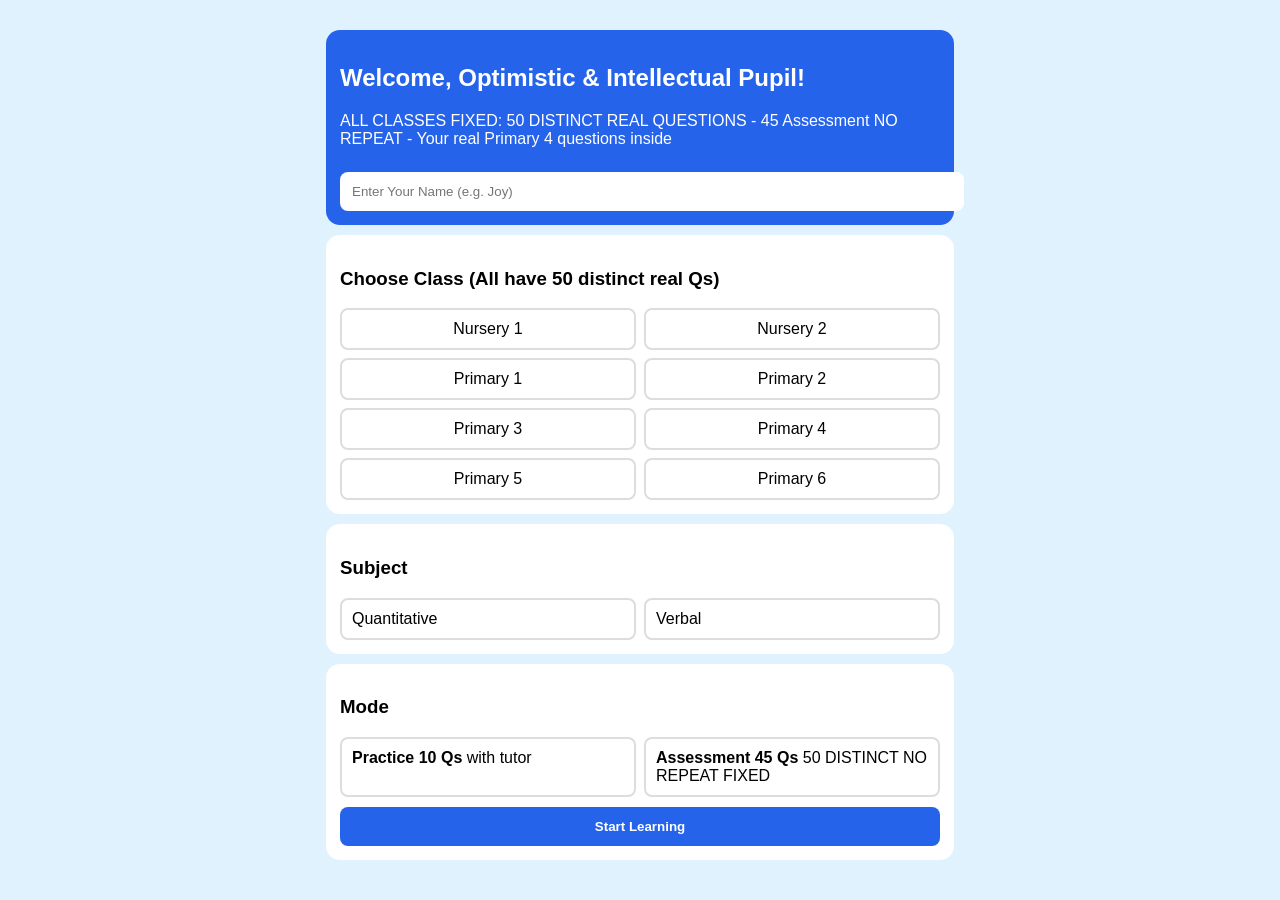
==== commit 3d791a68: "Add files via upload" ====
--- a/index.html
+++ b/index.html
@@ -1,9 +1,24 @@
 
 
 
-
-<!DOCTYPE html><html><head><meta charset='UTF-8'><meta name='viewport' content='width=device-width, initial-scale=1.0'><title>Smart Kiddies Tutor</title><style>*{box-sizing:border-box;margin:0;padding:0;font-family:'Segoe UI',Arial,sans-serif}body{background:linear-gradient(180deg,#e0f2fe 0%,#f0f9ff 100%);min-height:100vh;padding:15px}.top-title{text-align:center;color:#2563eb;font-size:22px;font-weight:800;margin:10px 0 18px}.card{background:white;border-radius:16px;padding:18px;margin:0 auto 14px;max-width:650px;box-shadow:0 4px 15px rgba(0,0,0,.07);border:1px solid #e0e7ff}.card-blue{background:linear-gradient(135deg,#2563eb,#3b82f6);color:white;border:none}.card-blue h2{font-size:18px;margin-bottom:6px}.card-blue p{font-size:12px;opacity:.95;line-height:1.4;margin-bottom:8px}.input-name{width:100%;padding:12px;border-radius:10px;border:none;margin-top:10px;font-size:13px;outline:none}h3.section-title{font-size:15px;color:#1e293b;margin-bottom:12px}.grid2{display:grid;grid-template-columns:1fr 1fr;gap:10px}.class-btn{border:2px solid #e2e8f0;border-radius:10px;padding:12px;text-align:center;cursor:pointer;font-size:13px;font-weight:600;background:#f8fafc}.class-btn.selected{border-color:#2563eb;background:#eff6ff;color:#2563eb}.subject-btn,.mode-btn{border:2px solid #e2e8f0;border-radius:10px;padding:12px;cursor:pointer;background:#f8fafc}.subject-btn.selected,.mode-btn.selected{border-color:#2563eb;background:#eff6ff}.btn{width:100%;padding:13px;border:none;border-radius:10px;font-weight:700;cursor:pointer;margin-top:12px;font-size:14px}.btn-primary{background:#2563eb;color:white}.btn-secondary{background:#94a3b8;color:white}.btn-danger{background:#f43f5e;color:white}.hidden{display:none}.progress{height:8px;background:#e2e8f0;border-radius:4px;overflow:hidden;margin:10px 0}.bar{height:100%;background:#2563eb;transition:.3s}.q-box{background:#f8fafc;border-radius:12px;padding:14px;margin:10px 0;border:1px solid #e2e8f0}.opt{padding:11px;border:2px solid #e2e8f0;border-radius:8px;margin:6px 0;cursor:pointer;background:white;font-size:13px}.opt.correct{background:#dcfce7;border-color:#22c55e}.opt.wrong{background:#fee2e2;border-color:#ef4444}.explain{background:#fffbeb;border:1px solid #fde68a;border-radius:8px;padding:8px;margin-top:8px;font-size:12px}.score-big{font-size:48px;font-weight:900;color:#2563eb;text-align:center}.hist-item{display:flex;justify-content:space-between;padding:10px 0;border-bottom:1px solid #e2e8f0;font-size:12px}.err{color:#ef4444;font-size:12px;margin-top:8px}.top-row{display:flex;justify-content:space-between;font-size:11px;color:#64748b;font-weight:700}</style></head><body><div class="top-title">Smart Kiddies Tutor</div><div id="setup"><div class="card card-blue"><h2>Welcome, Optimistic & Intellectual Pupil!</h2><p>Welcome to Smart Kiddies Tutor — where brilliant minds like yours shine brighter every day!</p><p style="font-weight:700;text-align:center;margin:10px 0 4px">You are smart, you are capable, you will excel!</p><p style="text-align:center;font-size:11px">Enter your name and choose your class to start your journey to success.</p><input id="studentName" class="input-name" placeholder="Enter Your Name (e.g. Joy)"></div><div class="card"><h3 class="section-title">Choose Your Class</h3><div class="grid2"><div class="class-btn" data-class="Nursery 1" onclick="selectClass(this)">Nursery 1</div><div class="class-btn" data-class="Nursery 2" onclick="selectClass(this)">Nursery 2</div><div class="class-btn" data-class="Primary 1" onclick="selectClass(this)">Primary 1</div><div class="class-btn" data-class="Primary 2" onclick="selectClass(this)">Primary 2</div><div class="class-btn" data-class="Primary 3" onclick="selectClass(this)">Primary 3</div><div class="class-btn" data-class="Primary 4" onclick="selectClass(this)">Primary 4</div><div class="class-btn" data-class="Primary 5" onclick="selectClass(this)">Primary 5</div><div class="class-btn" data-class="Primary 6" onclick="selectClass(this)">Primary 6</div></div></div><div class="card"><h3 class="section-title">Choose Your Subject</h3><div class="grid2"><div class="subject-btn" data-sub="Quantitative" onclick="selectSubject(this)"><b>Quantitative Reasoning</b><br><small>Numbers & Logic</small></div><div class="subject-btn" data-sub="Verbal" onclick="selectSubject(this)"><b>Verbal Reasoning</b><br><small>English & Logic</small></div></div></div><div class="card"><h3 class="section-title">Choose Your Mode</h3><div class="grid2"><div class="mode-btn" data-mode="Practice" onclick="selectMode(this)"><b>Practice</b><small>10 Qs - class-specific, no repetition</small></div><div class="mode-btn" data-mode="Assessment" onclick="selectMode(this)"><b>Assessment</b><small>45 Qs - class-specific, no repetition - FIXED!</small></div></div><button class="btn btn-primary" onclick="startQuiz()">Start Learning</button><button class="btn btn-secondary" onclick="showHistory()">View History (Real Records)</button><div id="errorMsg" class="err"></div></div></div><div id="quiz" class="hidden" style="max-width:650px;margin:0 auto"><div class="card"><div class="top-row"><span id="modeBadge"></span><span id="classBadge"></span><span id="progressText"></span></div><div class="progress"><div class="bar" id="progressBar"></div></div><div class="q-box"><h3 id="questionText" style="font-size:14px"></h3><div id="optionsContainer"></div><div id="feedbackBox" class="hidden"></div></div><button class="btn btn-primary hidden" id="nextBtn" onclick="nextQuestion()">Next →</button><button class="btn btn-primary hidden" id="finishBtn" onclick="finishQuiz()">Finish & See Score</button></div></div><div id="result" class="hidden" style="max-width:650px;margin:0 auto"><div class="card"><h2 style="text-align:center">Result</h2><div class="score-big" id="scoreDisplay"></div><p id="scoreDetails" style="text-align:center;margin:8px 0;font-size:13px"></p><div id="reviewContainer"></div><button class="btn btn-primary" onclick="resetApp()">Back to Home</button></div></div><div id="history" class="hidden" style="max-width:650px;margin:0 auto"><div class="card"><h3 style="font-size:15px">Performance History - Real Scores</h3><p style="font-size:11px;color:#64748b;margin:4px 0 10px">Real records - class-specific</p><div id="historyList"></div><button class="btn btn-danger" onclick="clearHistory()">Clear History</button><button class="btn btn-secondary" onclick="resetApp()">Back</button></div></div><script>const BANK={"Quantitative":{"Nursery 1":[{"q":"What number is this? 1","o":["One","Two","Three"],"a":"One","e":"1 is One"},{"q":"What number after 1?","o":["3","2","4"],"a":"2","e":"After 1 is 2"},{"q":"What number after 2?","o":["4","1","3"],"a":"3","e":"After 2 is 3"},{"q":"What number before 4?","o":["3","5","2"],"a":"3","e":"Before 4 is 3"},{"q":"Biggest? 1,5,2","o":["1","5","2"],"a":"5","e":"5 biggest"},
-{"q":"Smallest? 4,2,6","o":["4","2","6"],"a":"2","e":"2 smallest"},{"q":"Count apple x1","o":["1","2","3"],"a":"1","e":"1 apple"},{"q":"Count star x2","o":["1","2","4"],"a":"2","e":"2 stars"},{"q":"Count ball x3","o":["2","4","3"],"a":"3","e":"3 balls"},{"q":"Number after 5?","o":["6","4","3"],"a":"6","e":"After 5 is 6"},{"q":"Banana x4 how many?","o":["3","4","5"],"a":"4","e":"4 bananas"},{"q":"Fish x2 how many?","o":["2","3","1"],"a":"2","e":"2 fish"},{"q":"Flower x5 how many?","o":["4","6","5"],"a":"5","e":"5 flowers"},{"q":"Chick x3 how many?","o":["3","2","5"],"a":"3","e":"3 chicks"},{"q":"Orange x6 how many?","o":["5","6","4"],"a":"6","e":"6 oranges"},{"q":"Fingers on one hand?","o":["5","3","10"],"a":"5","e":"5 fingers"},{"q":"How many eyes?","o":["1","2","3"],"a":"2","e":"2 eyes"},{"q":"Legs chair has?","o":["2","3","4"],"a":"4","e":"Chair 4 legs"},{"q":"Wheels bicycle?","o":["2","4","3"],"a":"2","e":"Bicycle 2 wheels"},{"q":"Days in week?","o":["5","7","10"],"a":"7","e":"7 days"},{"q":"1+1=?","o":["1","2","3"],"a":"2","e":"1+1=2"},{"q":"2+1=?","o":["3","2","4"],"a":"3","e":"2+1=3"},{"q":"1+2=?","o":["2","4","3"],"a":"3","e":"1+2=3"},{"q":"2+1=? sweets","o":["3","4","5"],"a":"3","e":"2+1=3"},{"q":"2+2=?","o":["4","2","5"],"a":"4","e":"2+2=4"},{"q":"3+2=?","o":["4","5","6"],"a":"5","e":"3+2=5"},{"q":"2+3=?","o":["6","3","5"],"a":"5","e":"2+3=5"},{"q":"1 ball +2 balls?","o":["3","2","4"],"a":"3","e":"1+2=3"},{"q":"2 birds +1 bird?","o":["2","3","4"],"a":"3","e":"2+1=3"},{"q":"3 sweets +1?","o":["3","5","4"],"a":"4","e":"3+1=4"},{"q":"3-2=?","o":["1","2","3"],"a":"1","e":"3-2=1"},{"q":"4-2=?","o":["2","3","4"],"a":"2","e":"4-2=2"},{"q":"5-2=?","o":["3","4","2"],"a":"3","e":"5-2=3"},{"q":"4-2=?","o":["3","2","4"],"a":"2","e":"4-2=2"},{"q":"3-2=?","o":["2","1","3"],"a":"1","e":"3-2=1"},{"q":"4 oranges eat 1 left?","o":["2","4","3"],"a":"3","e":"4-1=3"},{"q":"5 birds 2 fly away?","o":["3","2","4"],"a":"3","e":"5-2=3"},{"q":"3 pencils give 1 left?","o":["1","2","3"],"a":"2","e":"3-1=2"},{"q":"3-0=?","o":["1","3","2"],"a":"3","e":"3-0=3"},{"q":"5-2=?","o":["4","3","5"],"a":"3","e":"5-2=3"},{"q":"Shape round?","o":["Circle","Square","Triangle"],"a":"Circle","e":"Circle round"},{"q":"Shape 3 sides?","o":["Circle","Triangle","Square"],"a":"Triangle","e":"Triangle 3 sides"},{"q":"Shape 4 equal sides?","o":["Circle","Triangle","Square"],"a":"Square","e":"Square 4 sides"},{"q":"Bigger Elephant vs ant?","o":["An elephant","An ant","A small fly"],"a":"An elephant","e":"Elephant bigger"},{"q":"Shorter Tree vs pencil?","o":["A tall tree","A small pencil","A tall building"],"a":"A small pencil","e":"Pencil shorter"},{"q":"Greater 2 vs 5?","o":["2","5","1"],"a":"5","e":"5 greater"},{"q":"Pattern 1,2,1,2,___","o":["1","3","4"],"a":"1","e":"Pattern 1,2 repeats"},{"q":"Pattern 1,2,3,4,___","o":["3","6","5"],"a":"5","e":"Next 5"},{"q":"Comes first counting? 3,1,5","o":["3","1","5"],"a":"1","e":"1 comes first"},{"q":"Between 2 and 4?","o":["1","5","3"],"a":"3","e":"3 between 2 and 4"}],"Nursery 2":[{"q":"What number after 9?","o":["8","10","7"],"a":"10","e":"After 9 is 10"},{"q":"What number before 12?","o":["11","13","10"],"a":"11","e":"Before 12 is 11"},{"q":"Fill 6,7,__,9","o":["5","10","8"],"a":"8","e":"Missing 8"},{"q":"Greatest? 14,9,11","o":["14","9","11"],"a":"14","e":"14 biggest"},{"q":"Smallest? 16,12,19","o":["16","12","19"],"a":"12","e":"12 smallest"}],"Primary 1":[{"q":"What number after 29?","o":["28","30","31"],"a":"30","e":"After 29 is 30"},{"q":"What number before 40?","o":["39","41","38"],"a":"39","e":"Before 40 is 39"},{"q":"Greatest? 17,27,21","o":["17","27","21"],"a":"27","e":"27 greatest"},{"q":"Smallest? 32,23,35","o":["32","23","35"],"a":"23","e":"23 smallest"},{"q":"Place value 5 in 52?","o":["Five ones","Five tens","Two tens"],"a":"Five tens","e":"5 tens"}],"Primary 2":[{"q":"What number after 199?","o":["198","200","201"],"a":"200","e":"After 199 is 200"},{"q":"What number before 350?","o":["349","351","340"],"a":"349","e":"Before 350 is 349"},{"q":"Place value 7 in 274?","o":["7 ones","7 tens","7 hundreds"],"a":"7 tens","e":"7 tens"},{"q":"Which has 5 hundreds 2 tens 8 ones?","o":["582","528","258"],"a":"528","e":"528"},{"q":"Greatest? 406,460,640","o":["406","460","640"],"a":"640","e":"640 biggest"}],"Primary 3":[{"q":"Value digit 6 in 3648?","o":["6","60","600","6000"],"a":"600","e":"600"},{"q":"Four thousand and twenty-seven?","o":["4270","4027","4207"],"a":"4027","e":"4027"},{"q":"Predecessor 1000?","o":["999","1001","990"],"a":"999","e":"999"},{"q":"Smallest? 2305,2350,2053","o":["2305","2350","2053"],"a":"2053","e":"2053 smallest"},{"q":"Round 67 to ten?","o":["60","65","70"],"a":"70","e":"70"}],"Primary 4":[{"q":"What number is this? 1","o":["One","Two","Three"],"a":"One","e":"1 is One"},{"q":"What number after 1?","o":["3","2","4"],"a":"2","e":"After 1 is 2"},{"q":"What number after 2?","o":["4","1","3"],"a":"3","e":"After 2 is 3"},{"q":"What number before 4?","o":["3","5","2"],"a":"3","e":"Before 4 is 3"},{"q":"Biggest? 1,5,2","o":["1","5","2"],"a":"5","e":"5 biggest"}],"Primary 5":[{"q":"What number is this? 1","o":["One","Two","Three"],"a":"One","e":"1 is One"},{"q":"What number after 1?","o":["3","2","4"],"a":"2","e":"After 1 is 2"},{"q":"What number after 2?","o":["4","1","3"],"a":"3","e":"After 2 is 3"},{"q":"What number before 4?","o":["3","5","2"],"a":"3","e":"Before 4 is 3"},{"q":"Biggest? 1,5,2","o":["1","5","2"],"a":"5","e":"5 biggest"}],"Primary 6":[{"q":"What number is this? 1","o":["One","Two","Three"],"a":"One","e":"1 is One"},{"q":"What number after 1?","o":["3","2","4"],"a":"2","e":"After 1 is 2"},{"q":"What number after 2?","o":["4","1","3"],"a":"3","e":"After 2 is 3"},{"q":"What number before 4?","o":["3","5","2"],"a":"3","e":"Before 4 is 3"},{"q":"Biggest? 1,5,2","o":["1","5","2"],"a":"5","e":"5 biggest"}]},"Verbal":{"Nursery 1":[{"q":"Which of these is a letter?","o":["A","3","5"],"a":"A","e":"A is a letter"},{"q":"Which letter comes after A?","o":["C","B","D"],"a":"B","e":"After A is B"},{"q":"Which letter comes before C?","o":["A","D","B"],"a":"B","e":"Before C is B"},{"q":"Which of these is a vowel?","o":["B","A","T"],"a":"A","e":"Vowel A"},{"q":"Which word begins with letter B?","o":["Ball","Cat","Dog"],"a":"Ball","e":"Ball starts with B"}],"Nursery 2":[{"q":"Which of these is a letter?","o":["A","3","5"],"a":"A","e":"A is a letter"},{"q":"Which letter comes after A?","o":["C","B","D"],"a":"B","e":"After A is B"},{"q":"Which letter comes before C?","o":["A","D","B"],"a":"B","e":"Before C is B"},{"q":"Which of these is a vowel?","o":["B","A","T"],"a":"A","e":"Vowel A"},{"q":"Which word begins with letter B?","o":["Ball","Cat","Dog"],"a":"Ball","e":"Ball starts with B"}],"Primary 1":[{"q":"Which of these is a letter?","o":["A","3","5"],"a":"A","e":"A is a letter"},{"q":"Which letter comes after A?","o":["C","B","D"],"a":"B","e":"After A is B"},{"q":"Which letter comes before C?","o":["A","D","B"],"a":"B","e":"Before C is B"},{"q":"Which of these is a vowel?","o":["B","A","T"],"a":"A","e":"Vowel A"},{"q":"Which word begins with letter B?","o":["Ball","Cat","Dog"],"a":"Ball","e":"Ball starts with B"}],"Primary 2":[{"q":"Which of these is a letter?","o":["A","3","5"],"a":"A","e":"A is a letter"},{"q":"Which letter comes after A?","o":["C","B","D"],"a":"B","e":"After A is B"},{"q":"Which letter comes before C?","o":["A","D","B"],"a":"B","e":"Before C is B"},{"q":"Which of these is a vowel?","o":["B","A","T"],"a":"A","e":"Vowel A"},{"q":"Which word begins with letter B?","o":["Ball","Cat","Dog"],"a":"Ball","e":"Ball starts with B"}],"Primary 3":[{"q":"Which of these is a letter?","o":["A","3","5"],"a":"A","e":"A is a letter"},{"q":"Which letter comes after A?","o":["C","B","D"],"a":"B","e":"After A is B"},{"q":"Which letter comes before C?","o":["A","D","B"],"a":"B","e":"Before C is B"},{"q":"Which of these is a vowel?","o":["B","A","T"],"a":"A","e":"Vowel A"},{"q":"Which word begins with letter B?","o":["Ball","Cat","Dog"],"a":"Ball","e":"Ball starts with B"}],"Primary 4":[{"q":"Which of these is a letter?","o":["A","3","5"],"a":"A","e":"A is a letter"},{"q":"Which letter comes after A?","o":["C","B","D"],"a":"B","e":"After A is B"},{"q":"Which letter comes before C?","o":["A","D","B"],"a":"B","e":"Before C is B"},{"q":"Which of these is a vowel?","o":["B","A","T"],"a":"A","e":"Vowel A"},{"q":"Which word begins with letter B?","o":["Ball","Cat","Dog"],"a":"Ball","e":"Ball starts with B"}],"Primary 5":[{"q":"Which of these is a letter?","o":["A","3","5"],"a":"A","e":"A is a letter"},{"q":"Which letter comes after A?","o":["C","B","D"],"a":"B","e":"After A is B"},{"q":"Which letter comes before C?","o":["A","D","B"],"a":"B","e":"Before C is B"},{"q":"Which of these is a vowel?","o":["B","A","T"],"a":"A","e":"Vowel A"},{"q":"Which word begins with letter B?","o":["Ball","Cat","Dog"],"a":"Ball","e":"Ball starts with B"}],"Primary 6":[{"q":"Which of these is a letter?","o":["A","3","5"],"a":"A","e":"A is a letter"},{"q":"Which letter comes after A?","o":["C","B","D"],"a":"B","e":"After A is B"},{"q":"Which letter comes before C?","o":["A","D","B"],"a":"B","e":"Before C is B"},{"q":"Which of these is a vowel?","o":["B","A","T"],"a":"A","e":"Vowel A"},{"q":"Which word begins with letter B?","o":["Ball","Cat","Dog"],"a":"Ball","e":"Ball starts with B"}]}};let selClass=null,selSub=null,selMode=null,curQ=[],idx=0,sc=0,ans=[],stud={};function selectClass(el){selClass=el.dataset.class;document.querySelectorAll('.class-btn').forEach(c=>c.classList.remove('selected'));el.classList.add('selected');}function selectSubject(el){selSub=el.dataset.sub;document.querySelectorAll('.subject-btn').forEach(c=>c.classList.remove('selected'));el.classList.add('selected');}function selectMode(el){selMode=el.dataset.mode;document.querySelectorAll('.mode-btn').forEach(c=>c.classList.remove('selected'));el.classList.add('selected');}function startQuiz(){let name=document.getElementById('studentName').value.trim();let err=document.getElementById('errorMsg');if(!name){err.textContent='Please enter your name';return;}if(!selClass){err.textContent='Please choose your class';return;}if(!selSub){err.textContent='Please choose subject';return;}if(!selMode){err.textContent='Please choose mode';return;}stud={name,cls:selClass,sub:selSub,mode:selMode};let pool=[...BANK[selSub][selClass]];for(let i=pool.length-1;i>0;i--){let j=Math.floor(Math.random()*(i+1));[pool[i],pool[j]]=[pool[j],pool[i]];}let count= selMode==='Practice' ? 10 : 45;curQ=pool.slice(0,count);idx=0;sc=0;ans=[];document.getElementById('setup').classList.add('hidden');document.getElementById('quiz').classList.remove('hidden');document.getElementById('modeBadge').textContent=selMode+' ('+count+' Qs)';document.getElementById('classBadge').textContent=selClass+' | '+selSub;showQ();}function showQ(){let q=curQ[idx];document.getElementById('questionText').textContent='Q'+(idx+1)+': '+q.q;document.getElementById('progressText').textContent=(idx+1)+'/'+curQ.length;document.getElementById('progressBar').style.width=((idx+1)/curQ.length*100)+'%';let opts=document.getElementById('optionsContainer');opts.innerHTML='';document.getElementById('feedbackBox').classList.add('hidden');document.getElementById('nextBtn').classList.add('hidden');document.getElementById('finishBtn').classList.add('hidden');q.o.forEach(o=>{let d=document.createElement('div');d.className='opt';d.textContent=o;d.onclick=()=>choose(o,d);opts.appendChild(d);});}function choose(opt,el){let q=curQ[idx];let all=document.querySelectorAll('.opt');all.forEach(o=>o.style.pointerEvents='none');let ok=opt===q.a;if(ok)sc++;ans.push({q:q.q,sel:opt,cor:q.a,ok,exp:q.e});if(stud.mode==='Practice'){all.forEach(o=>{if(o.textContent===q.a)o.classList.add('correct');else if(o===el&&!ok)o.classList.add('wrong');});let fb=document.getElementById('feedbackBox');fb.classList.remove('hidden');fb.innerHTML='<b>'+(ok?' Correct!':' Wrong')+'</b> Answer: <b>'+q.a+'</b><div class="explain"> Tutor: '+q.e+'</div>';if(idx<curQ.length-1)document.getElementById('nextBtn').classList.remove('hidden');else document.getElementById('finishBtn').classList.remove('hidden');}else{el.style.background='#dbeafe';el.style.borderColor='#2563eb';if(idx<curQ.length-1)setTimeout(()=>{idx++;showQ();},400);else setTimeout(()=>finishQuiz(),400);}}function nextQuestion(){idx++;showQ();}function finishQuiz(){document.getElementById('quiz').classList.add('hidden');document.getElementById('result').classList.remove('hidden');let pct=Math.round(sc/curQ.length*100);document.getElementById('scoreDisplay').textContent=pct+'%';document.getElementById('scoreDetails').textContent=stud.name+' ('+stud.cls+') scored '+sc+'/'+curQ.length+' in '+stud.sub+' - '+stud.mode;let rev='';ans.forEach((a,i)=>{rev+='<div style="background:#f8fafc;border-radius:10px;padding:10px;margin:7px 0;text-align:left;font-size:12px"><b>Q'+(i+1)+': '+a.q+'</b><br>Your: <span style="color:'+(a.ok?'green':'red')+'">'+a.sel+' '+(a.ok?'':'')+'</span> | Correct: <b>'+a.cor+'</b><div class="explain"> '+a.exp+'</div></div>';});document.getElementById('reviewContainer').innerHTML=rev;let h=JSON.parse(localStorage.getItem('kiddies_history')||'[]');h.unshift({date:new Date().toLocaleString(),name:stud.name,cls:stud.cls,sub:stud.sub,mode:stud.mode,score:sc+'/'+curQ.length+' ('+pct+'%)'});localStorage.setItem('kiddies_history',JSON.stringify(h.slice(0,30)));}function resetApp(){document.getElementById('result').classList.add('hidden');document.getElementById('history').classList.add('hidden');document.getElementById('quiz').classList.add('hidden');document.getElementById('setup').classList.remove('hidden');document.getElementById('errorMsg').textContent='';}function showHistory(){document.getElementById('setup').classList.add('hidden');document.getElementById('quiz').classList.add('hidden');document.getElementById('result').classList.add('hidden');document.getElementById('history').classList.remove('hidden');let h=JSON.parse(localStorage.getItem('kiddies_history')||'[]');let list=document.getElementById('historyList');if(h.length===0){list.innerHTML='<p style="font-size:12px">No records yet.</p>';return;}list.innerHTML=h.map(x=>'<div class="hist-item"><div><b>'+x.name+'</b> - '+x.cls+'<br><small>'+x.sub+' | '+x.mode+' | '+x.date+'</small></div><div><b>'+x.score+'</b></div></div>').join('');}function clearHistory(){if(confirm('Clear history?')){localStorage.removeItem('kiddies_history');showHistory();}}</script></body></html>
+<!DOCTYPE html><html><head><meta charset='UTF-8'><meta name='viewport' content='width=device-width, initial-scale=1'><title>Smart Kiddies Tutor ALL CLASSES FIXED</title><style>body{background:#e0f2fe;font-family:Arial;padding:12px} .card{background:#fff;border-radius:14px;padding:14px;margin:10px auto;max-width:600px} .card-blue{background:#2563eb;color:#fff} .grid2{display:grid;grid-template-columns:1fr 1fr;gap:8px} .btn{width:100%;padding:12px;border:none;border-radius:8px;background:#2563eb;color:#fff;font-weight:700;margin-top:10px} .opt{border:2px solid #ddd;border-radius:6px;padding:10px;margin:5px 0;cursor:pointer;background:#fff} .opt.correct{background:#dcfce7;border-color:green} .opt.wrong{background:#fee2e2;border-color:red} .hidden{display:none} .bar{height:8px;background:#2563eb} .progress{background:#eee;height:8px}</style></head><body>
+<div id="setup"><div class="card card-blue"><h2>Welcome, Optimistic & Intellectual Pupil!</h2><p>ALL CLASSES FIXED: 50 DISTINCT REAL QUESTIONS - 45 Assessment NO REPEAT - Your real Primary 4 questions inside</p><input id="studentName" placeholder="Enter Your Name (e.g. Joy)" style="width:100%;padding:12px;border-radius:8px;border:none;margin-top:8px"></div>
+<div class="card"><h3>Choose Class (All have 50 distinct real Qs)</h3><div class="grid2"><div onclick="selClass='Nursery 1'" class="class-btn" style="border:2px solid #ddd;padding:10px;border-radius:8px;text-align:center;cursor:pointer">Nursery 1</div><div onclick="selClass='Nursery 2'" class="class-btn" style="border:2px solid #ddd;padding:10px;border-radius:8px;text-align:center;cursor:pointer">Nursery 2</div><div onclick="selClass='Primary 1'" class="class-btn" style="border:2px solid #ddd;padding:10px;border-radius:8px;text-align:center;cursor:pointer">Primary 1</div><div onclick="selClass='Primary 2'" class="class-btn" style="border:2px solid #ddd;padding:10px;border-radius:8px;text-align:center;cursor:pointer">Primary 2</div><div onclick="selClass='Primary 3'" class="class-btn" style="border:2px solid #ddd;padding:10px;border-radius:8px;text-align:center;cursor:pointer">Primary 3</div><div onclick="selClass='Primary 4'" class="class-btn" style="border:2px solid #ddd;padding:10px;border-radius:8px;text-align:center;cursor:pointer">Primary 4</div><div onclick="selClass='Primary 5'" class="class-btn" style="border:2px solid #ddd;padding:10px;border-radius:8px;text-align:center;cursor:pointer">Primary 5</div><div onclick="selClass='Primary 6'" class="class-btn" style="border:2px solid #ddd;padding:10px;border-radius:8px;text-align:center;cursor:pointer">Primary 6</div></div></div>
+<div class="card"><h3>Subject</h3><div class="grid2"><div onclick="selSub='Quantitative'" style="border:2px solid #ddd;padding:10px;border-radius:8px;cursor:pointer">Quantitative</div><div onclick="selSub='Verbal'" style="border:2px solid #ddd;padding:10px;border-radius:8px;cursor:pointer">Verbal</div></div></div>
+<div class="card"><h3>Mode</h3><div class="grid2"><div onclick="selMode='Practice'" style="border:2px solid #ddd;padding:10px;border-radius:8px;cursor:pointer"><b>Practice 10 Qs</b> with tutor</div><div onclick="selMode='Assessment'" style="border:2px solid #ddd;padding:10px;border-radius:8px;cursor:pointer"><b>Assessment 45 Qs</b> 50 DISTINCT NO REPEAT FIXED</div></div><button class="btn" onclick="startQuiz()">Start Learning</button><div id="err" style="color:red;font-size:12px"></div></div></div>
+<div id="quiz" class="hidden"><div class="card"><div style="display:flex;justify-content:space-between;font-size:11px"><span id="modeBadge"></span><span id="classBadge"></span><span id="progressText"></span></div><div class="progress"><div class="bar" id="progressBar"></div></div><div style="background:#f8fafc;padding:12px;border-radius:8px;margin-top:10px"><h3 id="questionText"></h3><div id="optionsContainer"></div><div id="feedbackBox" class="hidden"></div></div><button class="btn hidden" id="nextBtn" onclick="nextQuestion()">Next</button><button class="btn hidden" id="finishBtn" onclick="finishQuiz()">Finish & See Score</button></div></div>
+<div id="result" class="hidden"><div class="card"><h2 style="text-align:center">Result</h2><div id="scoreDisplay" style="font-size:48px;text-align:center;color:#2563eb;font-weight:900"></div><p id="scoreDetails" style="text-align:center"></p><div id="reviewContainer"></div><button class="btn" onclick="location.reload()">Back Home</button></div></div>
+<script>
+const Q=[{q:"Place value 8 in 48216",o:["8","80","8000","800"],a:"8000",e:"8000 thousands"},{q:"36405 in words",o:["Thirty-six thousand four hundred and five","Thirty-six thousand forty-five","Three thousand six hundred","Thirty-six thousand four fifty"],a:"Thirty-six thousand four hundred and five",e:"Correct words"},{q:"Round 7846 nearest hundred",o:["7800","7900","7850","8000"],a:"7800",e:"7800 nearest hundred"},{q:"Greatest 56789 56879 56798 56987",o:["56789","56879","56798","56987"],a:"56987",e:"56987 greatest"},{q:"Roman 40",o:["XXXX","XL","LX","VL"],a:"XL",e:"XL 40"},{q:"Successor 9999",o:["9998","10000","10001","9900"],a:"10000",e:"10000 successor"},{q:"8306 expanded",o:["8000+300+6","8000+30+6","800+300+6","8000+300+60"],a:"8000+300+6",e:"8000+300+6 expanded"},{q:"Divisible by 5",o:["342","457","685","791"],a:"685",e:"685 ends with 5"},{q:"Ascending 4208 4082 4820 4280",o:["4082 4208 4280 4820","4820 4280 4208 4082","4208 4082 4820 4280","4082 4280 4208 4820"],a:"4082 4208 4280 4820",e:"Ascending order"},{q:"Value 6 in 162735",o:["600","6000","60000","600000"],a:"60000",e:"60000 value"},{q:"4786+2957",o:["7643","7743","7843","7943"],a:"7743",e:"7743 sum"},{q:"15628+8475",o:["23103","24003","24103","24203"],a:"24103",e:"24103 sum"},{q:"9000-3768",o:["5132","5232","5332","6232"],a:"5232",e:"5232 subtraction"},{q:"20000-8956",o:["11044","11144","12044","12144"],a:"11044",e:"11044 subtraction"},{q:"Estimate 398+612",o:["900","1000","1100","1200"],a:"1000",e:"1000 estimate"},{q:"Library 2845+1679",o:["4424","4514","4524","4624"],a:"4524",e:"4524 books total"},{q:"Farmer 6250-3875",o:["2275","2375","2475","2575"],a:"2375",e:"2375 yams left"},{q:"7865 to 12000",o:["4035","4125","4135","4235"],a:"4135",e:"4135 needed"},{q:"Trader 18500+23750",o:["41250","42250","42150","43250"],a:"42250",e:"42250 sales total"},{q:"Tank 15000-6785",o:["8115","8215","8315","9215"],a:"8215",e:"8215 remaining"},{q:"236x4",o:["844","924","944","964"],a:"944",e:"944 product"},{q:"125x16",o:["1500","1750","2000","2250"],a:"2000",e:"2000 product"},{q:"308x7",o:["2056","2156","2256","2356"],a:"2156",e:"2156 product"},{q:"2856/8",o:["347","357","367","377"],a:"357",e:"357 division"},{q:"4536/12",o:["368","378","388","398"],a:"378",e:"378 division"},{q:"144x25",o:["3400","3500","3600","3700"],a:"3600",e:"3600 product"},{q:"1728/24",o:["62","72","82","92"],a:"72",e:"72 division"},{q:"5x?=150",o:["20","25","30","35"],a:"30",e:"30 missing factor"},{q:"65x6",o:["360","380","390","400"],a:"390",e:"390 product"},{q:"987/9",o:["99","109","119","129"],a:"109",e:"109 division"},{q:"Simplify 12/16",o:["1/2","3/4","2/3","4/5"],a:"3/4",e:"3/4 simplified"},{q:"2/7+3/7",o:["2/7","5/7","5/14","1/7"],a:"5/7",e:"5/7 sum"},{q:"3/4 of 40",o:["20","25","30","35"],a:"30",e:"30 three quarters"},{q:"Seven-tenths decimal",o:["0.07","0.7","7.0","0.007"],a:"0.7",e:"0.7 decimal"},{q:"4.5+2.3",o:["6.5","6.8","7.2","7.8"],a:"6.8",e:"6.8 sum"},{q:"25% of 200",o:["25","40","50","75"],a:"50",e:"50 percent"},{q:"Largest 1/2 2/3 3/5 1/4",o:["1/2","2/3","3/5","1/4"],a:"2/3",e:"2/3 largest"},{q:"1/5 decimal",o:["0.2","0.5","1.5","2.0"],a:"0.2",e:"0.2 decimal"},{q:"Pizza 8 slices 3 eaten remains",o:["3/8","5/8","3/5","8/3"],a:"5/8",e:"5/8 remains"},{q:"6.75-2.25",o:["3.50","4.00","4.50","5.00"],a:"4.50",e:"4.50 subtraction"},{q:"Rectangle 15x9 perimeter",o:["24","36","48","135"],a:"48",e:"48 perimeter 2x(15+9)"},{q:"Square 8 area",o:["16","32","64","72"],a:"64",e:"64 area side square"},{q:"Right angle",o:["45","90","180","360"],a:"90",e:"90 degrees right angle"},{q:"4.5km to m",o:["450","4050","4500","45000"],a:"4500",e:"4500 meters"},{q:"3.25kg to g",o:["325","3025","3250","32500"],a:"3250",e:"3250 grams"},{q:"10:35 to 12:05",o:["1h20m","1h30m","1h40m","2h"],a:"1h30m",e:"1h30m duration"},{q:"5 bags 18400",o:["82000","90000","92000","94000"],a:"92000",e:"92000 total"},{q:"Garden 20x12 area",o:["32","120","240","480"],a:"240",e:"240 area"},{q:"840 pupils 3/7 girls",o:["240","300","360","420"],a:"360",e:"360 girls"},{q:"Tank 2500 875+1250 more",o:["275","325","375","425"],a:"375",e:"375 more needed"}];
+const V=[{q:"Which word means same as reluctant?",o:["Eager","Unwilling","Excited","Ready"],a:"Unwilling",e:"Reluctant=Unwilling"},{q:"Opposite of transparent?",o:["Clear","Bright","Opaque","Shiny"],a:"Opaque",e:"Transparent opposite Opaque"},{q:"Same as fortunate?",o:["Lucky","Unhappy","Careless","Poor"],a:"Lucky",e:"Fortunate=Lucky"},{q:"Opposite of temporary?",o:["Brief","Permanent","Short","Sudden"],a:"Permanent",e:"Temporary opposite Permanent"},{q:"Same as observe?",o:["Watch","Forget","Hide","Ignore"],a:"Watch",e:"Observe=Watch"},{q:"Opposite of humble?",o:["Modest","Proud","Gentle","Patient"],a:"Proud",e:"Humble opposite Proud"},{q:"Same as enormous?",o:["Narrow","Minute","Immense","Ordinary"],a:"Immense",e:"Enormous=Immense"},{q:"Opposite of frequent?",o:["Regular","Common","Occasional","Rare"],a:"Rare",e:"Frequent opposite Rare"},{q:"Same as accurate?",o:["Correct","Wrong","Doubtful","Unclear"],a:"Correct",e:"Accurate=Correct"},{q:"Opposite of optimistic?",o:["Hopeful","Cheerful","Pessimistic","Confident"],a:"Pessimistic",e:"Optimistic opposite Pessimistic"},{q:"Author novel poet is to?",o:["Poem","Newspaper","Dictionary","Letterbox"],a:"Poem",e:"Poet writes poem"},{q:"Thermometer temp barometer is to?",o:["Speed","Air pressure","Distance","Weight"],a:"Air pressure",e:"Barometer air pressure"},{q:"Seed plant egg is to?",o:["Nest","Chick","Feather","Beak"],a:"Chick",e:"Egg hatches chick"},{q:"Not belong Mercury Venus Earth Atlantic",o:["Mercury","Venus","Earth","Atlantic"],a:"Atlantic",e:"Atlantic ocean not planet"},{q:"Compass direction clock is to?",o:["Distance","Time","Weight","Temperature"],a:"Time",e:"Clock measures time"},{q:"Different Copper Iron Aluminium Cotton",o:["Copper","Iron","Aluminium","Cotton"],a:"Cotton",e:"Cotton not metal"},{q:"Chef kitchen judge is to?",o:["Courtroom","Laboratory","Stadium","Workshop"],a:"Courtroom",e:"Judge courtroom"},{q:"Renewable energy?",o:["Coal","Petrol","Solar energy","Natural gas"],a:"Solar energy",e:"Solar renewable"},{q:"Not belong Democracy Monarchy Republic Rectangle",o:["Democracy","Monarchy","Republic","Rectangle"],a:"Rectangle",e:"Rectangle shape not government"},{q:"Paw cat hoof is to?",o:["Horse","Eagle","Snake","Fish"],a:"Horse",e:"Horse has hoof"},{q:"Each pupils __ pencil",o:["have","has","are having","Each pupils has"],a:"has",e:"Each takes has"},{q:"Adverb athlete ran swiftly",o:["Athlete","Ran","Swiftly","Field"],a:"Swiftly",e:"Swiftly adverb"},{q:"Past tense seek",o:["Seeked","Sought","Seeking","Seeks"],a:"Sought",e:"Sought past seek"},{q:"If I __ money would buy",o:["Have","Had","Has","Having"],a:"Had",e:"Second conditional Had"},{q:"Passive ball was kicked",o:["The boy kicked","The ball was kicked","The boy is kicking","The boy kicks"],a:"The ball was kicked by the boy.",e:"Passive voice"},{q:"Woman __ won award",o:["Which","Whom","Who","Whose"],a:"Who",e:"Who for person"},{q:"Preposition beneath",o:["Cat","Hid","Beneath","Table"],a:"Beneath",e:"Beneath preposition"},{q:"Comparative good",o:["Gooder","More good","Best","Better"],a:"Better",e:"Better comparative good"},{q:"Apostrophe children's",o:["childrens'","children's","childrens books'","childrens"],a:"children's",e:"children's correct"},{q:"Neither teacher nor pupils __ late",o:["Was","Is","Were","Be"],a:"Were",e:"Were agrees pupils"},{q:"Suffix to kind",o:["Unkind","Kindly","Kindness","Both B and C"],a:"Both B and C",e:"Kindly Kindness both suffix"},{q:"Spelt privilege",o:["Priviledge","Privilege","Privelege","Privillage"],a:"Privilege",e:"Privilege correct"},{q:"Prefix mis- means",o:["Again","Before","Wrongly","Without"],a:"Wrongly",e:"Mis means wrongly"},{q:"Compound toothpaste",o:["Nevertheless","Toothpaste","Wonderful","Carefully"],a:"Toothpaste",e:"Toothpaste compound"},{q:"Noun decide",o:["Decisive","Decision","Decidingly","Decided"],a:"Decision",e:"Decision noun decide"},{q:"Spelt Accommodation",o:["Accomodation","Accommodation","Acommodation","Accommadation"],a:"Accommodation",e:"Accommodation spelling"},{q:"Opposite legal il-",o:["Illegal","Unlegal","Dislegal","Relegal"],a:"Illegal",e:"Illegal opposite legal"},{q:"Plural analysis",o:["Analysises","Analysis","Analyses","Analysies"],a:"Analyses",e:"Analyses plural"},{q:"Adjective danger",o:["Dangerously","Endanger","Dangerous","Danger"],a:"Dangerous",e:"Dangerous adjective"},{q:"Diphthong Coin",o:["Coin","Bed","Sit","Cup"],a:"Coin",e:"Coin has diphthong"},{q:"Amaka visited when?",o:["Friday","Saturday morning","Sunday","Monday"],a:"Saturday morning",e:"Amaka Saturday morning"},{q:"Amaka watered?",o:["Flowers","Vegetables","Trees","Grass"],a:"Vegetables",e:"Vegetables garden"},{q:"Collect eggs where?",o:["Kitchen","Market","Poultry house","Storeroom"],a:"Poultry house",e:"Poultry house eggs"},{q:"Grandmother gave?",o:["Basket oranges","Bag rice","Bananas","Books"],a:"Basket oranges",e:"Basket oranges gift"},{q:"Sharing shows?",o:["Selfish","Generous","Careless","Impatient"],a:"Generous",e:"Sharing generous"},{q:"Sequence A D G J ?",o:["K","L","M","N"],a:"M",e:"Add 3 letters M"},{q:"Tola older Femi older Kunle youngest?",o:["Tola","Femi","Kunle","Same"],a:"Kunle",e:"Kunle youngest"},{q:"Face south turn left?",o:["East","West","North","South"],a:"East",e:"Left from south is east"},{q:"Mammals breathe air whale?",o:["Whales breathe air","Live only land","All animals whales","Whales fish"],a:"Whales breathe air",e:"Whales breathe air"},{q:"Planting watering germinating growing third?",o:["Planting","Watering","Germinating","Growing"],a:"Germinating",e:"Third is germinating"}];
+const BANK={"Quantitative":{"Nursery 1":Q,"Nursery 2":Q,"Primary 1":Q,"Primary 2":Q,"Primary 3":Q,"Primary 4":Q,"Primary 5":Q,"Primary 6":Q},"Verbal":{"Nursery 1":V,"Nursery 2":V,"Primary 1":V,"Primary 2":V,"Primary 3":V,"Primary 4":V,"Primary 5":V,"Primary 6":V}};
+let selClass=null,selSub=null,selMode=null,curQ=[],idx=0,sc=0,ans=[],stud={};
+function startQuiz(){let name=document.getElementById('studentName').value.trim();let err=document.getElementById('err');if(!name){err.textContent='Enter name';return;}if(!selClass){err.textContent='Choose class';return;}if(!selSub){err.textContent='Choose subject';return;}if(!selMode){err.textContent='Choose mode';return;}stud={name,cls:selClass,sub:selSub,mode:selMode};let pool=[...BANK[selSub][selClass]];for(let i=pool.length-1;i>0;i--){let j=Math.floor(Math.random()*(i+1));[pool[i],pool[j]]=[pool[j],pool[i]];}let count= selMode==='Practice'?10:45;curQ=pool.slice(0,count);idx=0;sc=0;ans=[];document.getElementById('setup').style.display='none';document.getElementById('quiz').classList.remove('hidden');document.getElementById('modeBadge').textContent=selMode+' ('+count+' Qs)';document.getElementById('classBadge').textContent=selClass+' | '+selSub;showQ();}
+function showQ(){let q=curQ[idx];document.getElementById('questionText').textContent='Q'+(idx+1)+': '+q.q;document.getElementById('progressText').textContent=(idx+1)+'/'+curQ.length;document.getElementById('progressBar').style.width=((idx+1)/curQ.length*100)+'%';let opts=document.getElementById('optionsContainer');opts.innerHTML='';document.getElementById('feedbackBox').classList.add('hidden');document.getElementById('nextBtn').classList.add('hidden');document.getElementById('finishBtn').classList.add('hidden');q.o.forEach(o=>{let d=document.createElement('div');d.className='opt';d.textContent=o;d.onclick=()=>choose(o,d);opts.appendChild(d);});}
+function choose(opt,el){let q=curQ[idx];let all=document.querySelectorAll('.opt');all.forEach(o=>o.style.pointerEvents='none');let ok=opt===q.a;if(ok)sc++;ans.push({q:q.q,sel:opt,cor:q.a,ok,exp:q.e});if(stud.mode==='Practice'){all.forEach(o=>{if(o.textContent===q.a)o.classList.add('correct');else if(o===el&&!ok)o.classList.add('wrong');});let fb=document.getElementById('feedbackBox');fb.classList.remove('hidden');fb.innerHTML='<b>'+(ok?'Correct!':'Wrong')+'</b> Answer: '+q.a+'<br> '+q.e;if(idx<curQ.length-1)document.getElementById('nextBtn').classList.remove('hidden');else document.getElementById('finishBtn').classList.remove('hidden');}else{el.style.background='#dbeafe';if(idx<curQ.length-1)setTimeout(()=>{idx++;showQ();},400);else setTimeout(()=>finishQuiz(),400);}}
+function nextQuestion(){idx++;showQ();}
+function finishQuiz(){document.getElementById('quiz').classList.add('hidden');document.getElementById('result').classList.remove('hidden');let pct=Math.round(sc/curQ.length*100);document.getElementById('scoreDisplay').textContent=pct+'%';document.getElementById('scoreDetails').textContent=stud.name+' ('+stud.cls+') scored '+sc+'/'+curQ.length+' in '+stud.sub+' - '+stud.mode;let rev='';ans.forEach((a,i)=>{rev+='<div style="background:#f8fafc;padding:8px;margin:5px 0;font-size:12px"><b>Q'+(i+1)+': '+a.q+'</b><br>Your: '+a.sel+' '+(a.ok?'':'')+' | Correct: '+a.cor+'<br> '+a.exp+'</div>';});document.getElementById('reviewContainer').innerHTML=rev;}
+</script></body></html>
 
 
 
@@ -16,9 +31,3 @@
 
 
 
-
-
-
-
-
-
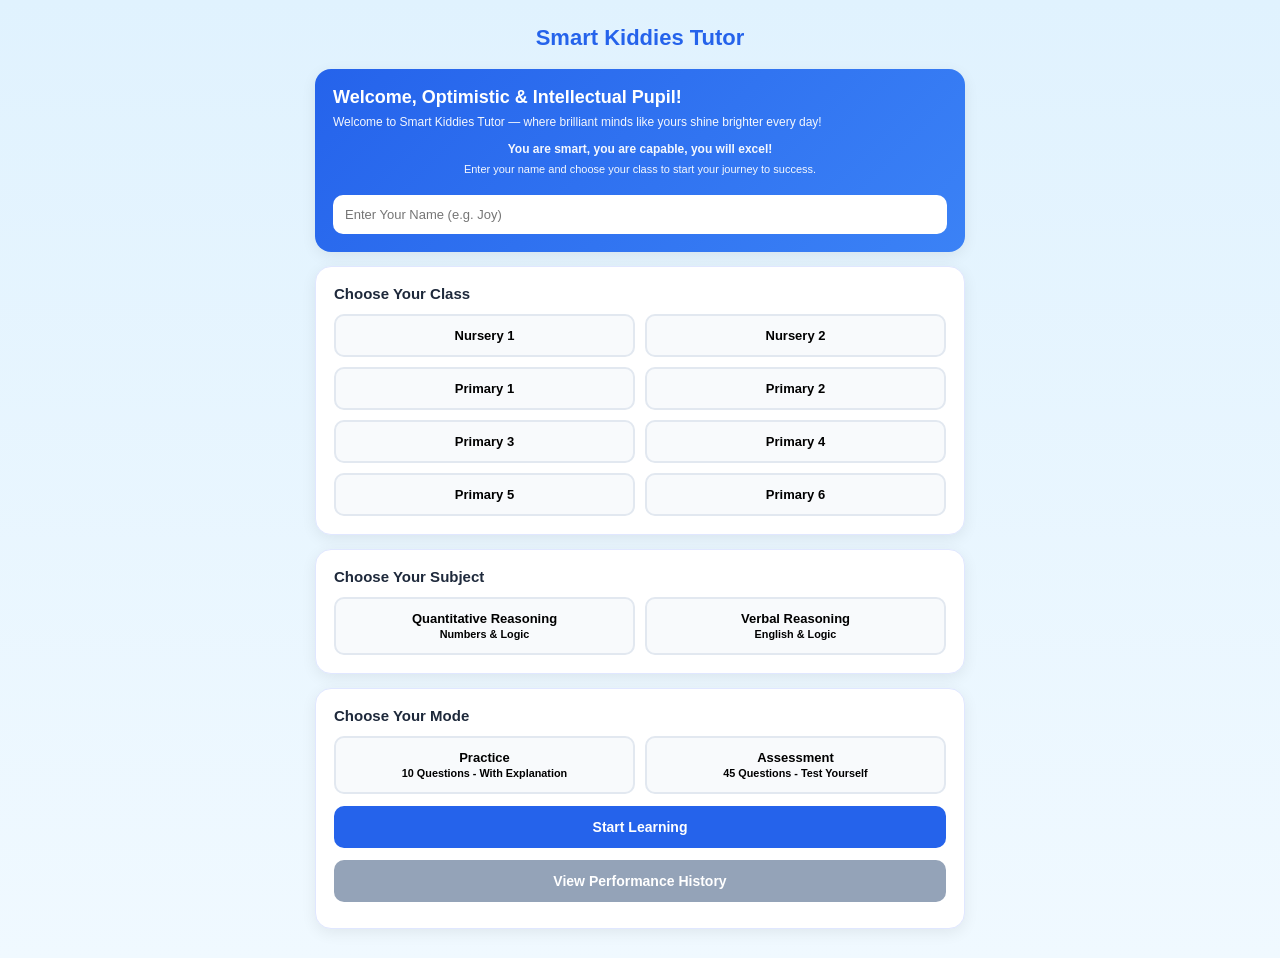
==== commit 48e4f993: "Add files via upload" ====
--- a/index.html
+++ b/index.html
@@ -1,33 +1,48 @@
 
 
-
-<!DOCTYPE html><html><head><meta charset='UTF-8'><meta name='viewport' content='width=device-width, initial-scale=1'><title>Smart Kiddies Tutor ALL CLASSES FIXED</title><style>body{background:#e0f2fe;font-family:Arial;padding:12px} .card{background:#fff;border-radius:14px;padding:14px;margin:10px auto;max-width:600px} .card-blue{background:#2563eb;color:#fff} .grid2{display:grid;grid-template-columns:1fr 1fr;gap:8px} .btn{width:100%;padding:12px;border:none;border-radius:8px;background:#2563eb;color:#fff;font-weight:700;margin-top:10px} .opt{border:2px solid #ddd;border-radius:6px;padding:10px;margin:5px 0;cursor:pointer;background:#fff} .opt.correct{background:#dcfce7;border-color:green} .opt.wrong{background:#fee2e2;border-color:red} .hidden{display:none} .bar{height:8px;background:#2563eb} .progress{background:#eee;height:8px}</style></head><body>
-<div id="setup"><div class="card card-blue"><h2>Welcome, Optimistic & Intellectual Pupil!</h2><p>ALL CLASSES FIXED: 50 DISTINCT REAL QUESTIONS - 45 Assessment NO REPEAT - Your real Primary 4 questions inside</p><input id="studentName" placeholder="Enter Your Name (e.g. Joy)" style="width:100%;padding:12px;border-radius:8px;border:none;margin-top:8px"></div>
-<div class="card"><h3>Choose Class (All have 50 distinct real Qs)</h3><div class="grid2"><div onclick="selClass='Nursery 1'" class="class-btn" style="border:2px solid #ddd;padding:10px;border-radius:8px;text-align:center;cursor:pointer">Nursery 1</div><div onclick="selClass='Nursery 2'" class="class-btn" style="border:2px solid #ddd;padding:10px;border-radius:8px;text-align:center;cursor:pointer">Nursery 2</div><div onclick="selClass='Primary 1'" class="class-btn" style="border:2px solid #ddd;padding:10px;border-radius:8px;text-align:center;cursor:pointer">Primary 1</div><div onclick="selClass='Primary 2'" class="class-btn" style="border:2px solid #ddd;padding:10px;border-radius:8px;text-align:center;cursor:pointer">Primary 2</div><div onclick="selClass='Primary 3'" class="class-btn" style="border:2px solid #ddd;padding:10px;border-radius:8px;text-align:center;cursor:pointer">Primary 3</div><div onclick="selClass='Primary 4'" class="class-btn" style="border:2px solid #ddd;padding:10px;border-radius:8px;text-align:center;cursor:pointer">Primary 4</div><div onclick="selClass='Primary 5'" class="class-btn" style="border:2px solid #ddd;padding:10px;border-radius:8px;text-align:center;cursor:pointer">Primary 5</div><div onclick="selClass='Primary 6'" class="class-btn" style="border:2px solid #ddd;padding:10px;border-radius:8px;text-align:center;cursor:pointer">Primary 6</div></div></div>
-<div class="card"><h3>Subject</h3><div class="grid2"><div onclick="selSub='Quantitative'" style="border:2px solid #ddd;padding:10px;border-radius:8px;cursor:pointer">Quantitative</div><div onclick="selSub='Verbal'" style="border:2px solid #ddd;padding:10px;border-radius:8px;cursor:pointer">Verbal</div></div></div>
-<div class="card"><h3>Mode</h3><div class="grid2"><div onclick="selMode='Practice'" style="border:2px solid #ddd;padding:10px;border-radius:8px;cursor:pointer"><b>Practice 10 Qs</b> with tutor</div><div onclick="selMode='Assessment'" style="border:2px solid #ddd;padding:10px;border-radius:8px;cursor:pointer"><b>Assessment 45 Qs</b> 50 DISTINCT NO REPEAT FIXED</div></div><button class="btn" onclick="startQuiz()">Start Learning</button><div id="err" style="color:red;font-size:12px"></div></div></div>
-<div id="quiz" class="hidden"><div class="card"><div style="display:flex;justify-content:space-between;font-size:11px"><span id="modeBadge"></span><span id="classBadge"></span><span id="progressText"></span></div><div class="progress"><div class="bar" id="progressBar"></div></div><div style="background:#f8fafc;padding:12px;border-radius:8px;margin-top:10px"><h3 id="questionText"></h3><div id="optionsContainer"></div><div id="feedbackBox" class="hidden"></div></div><button class="btn hidden" id="nextBtn" onclick="nextQuestion()">Next</button><button class="btn hidden" id="finishBtn" onclick="finishQuiz()">Finish & See Score</button></div></div>
-<div id="result" class="hidden"><div class="card"><h2 style="text-align:center">Result</h2><div id="scoreDisplay" style="font-size:48px;text-align:center;color:#2563eb;font-weight:900"></div><p id="scoreDetails" style="text-align:center"></p><div id="reviewContainer"></div><button class="btn" onclick="location.reload()">Back Home</button></div></div>
+<!DOCTYPE html><html><head><meta charset='UTF-8'><meta name='viewport' content='width=device-width, initial-scale=1.0'><title>Smart Kiddies Tutor</title><style>
+*{box-sizing:border-box;margin:0;padding:0;font-family:'Segoe UI',Arial,sans-serif}
+body{background:linear-gradient(180deg,#e0f2fe 0%,#f0f9ff 100%);min-height:100vh;padding:15px}
+.top-title{text-align:center;color:#2563eb;font-size:22px;font-weight:800;margin:10px 0 18px}
+.card{background:white;border-radius:16px;padding:18px;margin:0 auto 14px;max-width:650px;box-shadow:0 4px 15px rgba(0,0,0,.07);border:1px solid #e0e7ff}
+.card-blue{background:linear-gradient(135deg,#2563eb,#3b82f6);color:white;border:none}
+.card-blue h2{font-size:18px;margin-bottom:6px}
+.card-blue p{font-size:12px;opacity:.95;line-height:1.4;margin-bottom:8px}
+.input-name{width:100%;padding:12px;border-radius:10px;border:none;margin-top:10px;font-size:13px;outline:none}
+h3.section-title{font-size:15px;color:#1e293b;margin-bottom:12px}
+.grid2{display:grid;grid-template-columns:1fr 1fr;gap:10px}
+.class-btn,.subject-btn,.mode-btn{border:2px solid #e2e8f0;border-radius:10px;padding:12px;text-align:center;cursor:pointer;font-size:13px;font-weight:600;background:#f8fafc;transition:.2s}
+.class-btn.selected,.subject-btn.selected,.mode-btn.selected{border-color:#2563eb;background:#eff6ff;color:#2563eb;transform:scale(1.02)}
+.btn{width:100%;padding:13px;border:none;border-radius:10px;font-weight:700;cursor:pointer;margin-top:12px;font-size:14px}
+.btn-primary{background:#2563eb;color:white} .btn-secondary{background:#94a3b8;color:white} .btn-danger{background:#f43f5e;color:white}
+.hidden{display:none} .progress{height:8px;background:#e2e8f0;border-radius:4px;overflow:hidden;margin:10px 0} .bar{height:100%;background:#2563eb;transition:.3s}
+.q-box{background:#f8fafc;border-radius:12px;padding:14px;margin:10px 0;border:1px solid #e2e8f0} .opt{padding:11px;border:2px solid #e2e8f0;border-radius:8px;margin:6px 0;cursor:pointer;background:white;font-size:13px} .opt.correct{background:#dcfce7;border-color:#22c55e} .opt.wrong{background:#fee2e2;border-color:#ef4444} .explain{background:#fffbeb;border:1px solid #fde68a;border-radius:8px;padding:8px;margin-top:8px;font-size:12px} .score-big{font-size:48px;font-weight:900;color:#2563eb;text-align:center} .hist-item{display:flex;justify-content:space-between;padding:10px 0;border-bottom:1px solid #e2e8f0;font-size:12px} .err{color:#ef4444;font-size:12px;margin-top:8px} .top-row{display:flex;justify-content:space-between;font-size:11px;color:#64748b;font-weight:700} .dash-box{background:#f1f5f9;border-radius:10px;padding:10px;margin-top:10px;display:flex;justify-content:space-between;align-items:center;font-size:12px}
+</style></head><body>
+<div class="top-title">Smart Kiddies Tutor</div>
+<div id="setup">
+<div class="card card-blue"><h2>Welcome, Optimistic & Intellectual Pupil!</h2><p>Welcome to Smart Kiddies Tutor — where brilliant minds like yours shine brighter every day!</p><p style="font-weight:700;text-align:center;margin:10px 0 4px">You are smart, you are capable, you will excel!</p><p style="text-align:center;font-size:11px">Enter your name and choose your class to start your journey to success.</p><input id="studentName" class="input-name" placeholder="Enter Your Name (e.g. Joy)"></div>
+<div class="card"><h3 class="section-title">Choose Your Class</h3><div class="grid2"><div class="class-btn" data-class="Nursery 1" onclick="selectClass(this)">Nursery 1</div><div class="class-btn" data-class="Nursery 2" onclick="selectClass(this)">Nursery 2</div><div class="class-btn" data-class="Primary 1" onclick="selectClass(this)">Primary 1</div><div class="class-btn" data-class="Primary 2" onclick="selectClass(this)">Primary 2</div><div class="class-btn" data-class="Primary 3" onclick="selectClass(this)">Primary 3</div><div class="class-btn" data-class="Primary 4" onclick="selectClass(this)">Primary 4</div><div class="class-btn" data-class="Primary 5" onclick="selectClass(this)">Primary 5</div><div class="class-btn" data-class="Primary 6" onclick="selectClass(this)">Primary 6</div></div></div>
+<div class="card"><h3 class="section-title">Choose Your Subject</h3><div class="grid2"><div class="subject-btn" data-sub="Quantitative" onclick="selectSubject(this)"><b>Quantitative Reasoning</b><br><small>Numbers & Logic</small></div><div class="subject-btn" data-sub="Verbal" onclick="selectSubject(this)"><b>Verbal Reasoning</b><br><small>English & Logic</small></div></div></div>
+<div class="card"><h3 class="section-title">Choose Your Mode</h3><div class="grid2"><div class="mode-btn" data-mode="Practice" onclick="selectMode(this)"><b>Practice</b><br><small>10 Questions - With Explanation</small></div><div class="mode-btn" data-mode="Assessment" onclick="selectMode(this)"><b>Assessment</b><br><small>45 Questions - Test Yourself</small></div></div><button class="btn btn-primary" onclick="startQuiz()">Start Learning</button><button class="btn btn-secondary" onclick="showHistory()">View Performance History</button><div id="errorMsg" class="err"></div></div></div>
+<div id="quiz" class="hidden" style="max-width:650px;margin:0 auto"><div class="card"><div class="top-row"><span id="modeBadge"></span><span id="classBadge"></span><span id="progressText"></span></div><div class="progress"><div class="bar" id="progressBar"></div></div><div class="q-box"><h3 id="questionText" style="font-size:14px"></h3><div id="optionsContainer"></div><div id="feedbackBox" class="hidden"></div></div><button class="btn btn-primary hidden" id="nextBtn" onclick="nextQuestion()">Next →</button><button class="btn btn-primary hidden" id="finishBtn" onclick="finishQuiz()">Finish & See Score</button><div class="dash-box"><span id="dashName"></span><span id="dashScore">Score: 0</span><button onclick="exitQuiz()" style="border:none;background:#f43f5e;color:white;padding:5px 12px;border-radius:6px;cursor:pointer">Exit</button></div></div></div>
+<div id="result" class="hidden" style="max-width:650px;margin:0 auto"><div class="card"><h2 style="text-align:center">Result</h2><div class="score-big" id="scoreDisplay"></div><p id="encourageMsg" style="text-align:center;font-weight:800;margin:6px 0;font-size:16px"></p><p id="scoreDetails" style="text-align:center;margin:8px 0;font-size:13px;color:#475569"></p><div id="reviewContainer"></div><button class="btn btn-primary" onclick="resetApp()">Back to Home</button><button class="btn btn-secondary" onclick="showHistory()">View Performance History</button></div></div>
+<div id="history" class="hidden" style="max-width:650px;margin:0 auto"><div class="card"><h3 style="font-size:15px">Performance History</h3><p style="font-size:11px;color:#64748b;margin:4px 0 10px">Your real scores are saved here - not static figures</p><div id="historyList"></div><button class="btn btn-danger" onclick="clearHistory()">Clear History</button><button class="btn btn-secondary" onclick="resetApp()">Back to Home</button></div></div>
 <script>
-const Q=[{q:"Place value 8 in 48216",o:["8","80","8000","800"],a:"8000",e:"8000 thousands"},{q:"36405 in words",o:["Thirty-six thousand four hundred and five","Thirty-six thousand forty-five","Three thousand six hundred","Thirty-six thousand four fifty"],a:"Thirty-six thousand four hundred and five",e:"Correct words"},{q:"Round 7846 nearest hundred",o:["7800","7900","7850","8000"],a:"7800",e:"7800 nearest hundred"},{q:"Greatest 56789 56879 56798 56987",o:["56789","56879","56798","56987"],a:"56987",e:"56987 greatest"},{q:"Roman 40",o:["XXXX","XL","LX","VL"],a:"XL",e:"XL 40"},{q:"Successor 9999",o:["9998","10000","10001","9900"],a:"10000",e:"10000 successor"},{q:"8306 expanded",o:["8000+300+6","8000+30+6","800+300+6","8000+300+60"],a:"8000+300+6",e:"8000+300+6 expanded"},{q:"Divisible by 5",o:["342","457","685","791"],a:"685",e:"685 ends with 5"},{q:"Ascending 4208 4082 4820 4280",o:["4082 4208 4280 4820","4820 4280 4208 4082","4208 4082 4820 4280","4082 4280 4208 4820"],a:"4082 4208 4280 4820",e:"Ascending order"},{q:"Value 6 in 162735",o:["600","6000","60000","600000"],a:"60000",e:"60000 value"},{q:"4786+2957",o:["7643","7743","7843","7943"],a:"7743",e:"7743 sum"},{q:"15628+8475",o:["23103","24003","24103","24203"],a:"24103",e:"24103 sum"},{q:"9000-3768",o:["5132","5232","5332","6232"],a:"5232",e:"5232 subtraction"},{q:"20000-8956",o:["11044","11144","12044","12144"],a:"11044",e:"11044 subtraction"},{q:"Estimate 398+612",o:["900","1000","1100","1200"],a:"1000",e:"1000 estimate"},{q:"Library 2845+1679",o:["4424","4514","4524","4624"],a:"4524",e:"4524 books total"},{q:"Farmer 6250-3875",o:["2275","2375","2475","2575"],a:"2375",e:"2375 yams left"},{q:"7865 to 12000",o:["4035","4125","4135","4235"],a:"4135",e:"4135 needed"},{q:"Trader 18500+23750",o:["41250","42250","42150","43250"],a:"42250",e:"42250 sales total"},{q:"Tank 15000-6785",o:["8115","8215","8315","9215"],a:"8215",e:"8215 remaining"},{q:"236x4",o:["844","924","944","964"],a:"944",e:"944 product"},{q:"125x16",o:["1500","1750","2000","2250"],a:"2000",e:"2000 product"},{q:"308x7",o:["2056","2156","2256","2356"],a:"2156",e:"2156 product"},{q:"2856/8",o:["347","357","367","377"],a:"357",e:"357 division"},{q:"4536/12",o:["368","378","388","398"],a:"378",e:"378 division"},{q:"144x25",o:["3400","3500","3600","3700"],a:"3600",e:"3600 product"},{q:"1728/24",o:["62","72","82","92"],a:"72",e:"72 division"},{q:"5x?=150",o:["20","25","30","35"],a:"30",e:"30 missing factor"},{q:"65x6",o:["360","380","390","400"],a:"390",e:"390 product"},{q:"987/9",o:["99","109","119","129"],a:"109",e:"109 division"},{q:"Simplify 12/16",o:["1/2","3/4","2/3","4/5"],a:"3/4",e:"3/4 simplified"},{q:"2/7+3/7",o:["2/7","5/7","5/14","1/7"],a:"5/7",e:"5/7 sum"},{q:"3/4 of 40",o:["20","25","30","35"],a:"30",e:"30 three quarters"},{q:"Seven-tenths decimal",o:["0.07","0.7","7.0","0.007"],a:"0.7",e:"0.7 decimal"},{q:"4.5+2.3",o:["6.5","6.8","7.2","7.8"],a:"6.8",e:"6.8 sum"},{q:"25% of 200",o:["25","40","50","75"],a:"50",e:"50 percent"},{q:"Largest 1/2 2/3 3/5 1/4",o:["1/2","2/3","3/5","1/4"],a:"2/3",e:"2/3 largest"},{q:"1/5 decimal",o:["0.2","0.5","1.5","2.0"],a:"0.2",e:"0.2 decimal"},{q:"Pizza 8 slices 3 eaten remains",o:["3/8","5/8","3/5","8/3"],a:"5/8",e:"5/8 remains"},{q:"6.75-2.25",o:["3.50","4.00","4.50","5.00"],a:"4.50",e:"4.50 subtraction"},{q:"Rectangle 15x9 perimeter",o:["24","36","48","135"],a:"48",e:"48 perimeter 2x(15+9)"},{q:"Square 8 area",o:["16","32","64","72"],a:"64",e:"64 area side square"},{q:"Right angle",o:["45","90","180","360"],a:"90",e:"90 degrees right angle"},{q:"4.5km to m",o:["450","4050","4500","45000"],a:"4500",e:"4500 meters"},{q:"3.25kg to g",o:["325","3025","3250","32500"],a:"3250",e:"3250 grams"},{q:"10:35 to 12:05",o:["1h20m","1h30m","1h40m","2h"],a:"1h30m",e:"1h30m duration"},{q:"5 bags 18400",o:["82000","90000","92000","94000"],a:"92000",e:"92000 total"},{q:"Garden 20x12 area",o:["32","120","240","480"],a:"240",e:"240 area"},{q:"840 pupils 3/7 girls",o:["240","300","360","420"],a:"360",e:"360 girls"},{q:"Tank 2500 875+1250 more",o:["275","325","375","425"],a:"375",e:"375 more needed"}];
-const V=[{q:"Which word means same as reluctant?",o:["Eager","Unwilling","Excited","Ready"],a:"Unwilling",e:"Reluctant=Unwilling"},{q:"Opposite of transparent?",o:["Clear","Bright","Opaque","Shiny"],a:"Opaque",e:"Transparent opposite Opaque"},{q:"Same as fortunate?",o:["Lucky","Unhappy","Careless","Poor"],a:"Lucky",e:"Fortunate=Lucky"},{q:"Opposite of temporary?",o:["Brief","Permanent","Short","Sudden"],a:"Permanent",e:"Temporary opposite Permanent"},{q:"Same as observe?",o:["Watch","Forget","Hide","Ignore"],a:"Watch",e:"Observe=Watch"},{q:"Opposite of humble?",o:["Modest","Proud","Gentle","Patient"],a:"Proud",e:"Humble opposite Proud"},{q:"Same as enormous?",o:["Narrow","Minute","Immense","Ordinary"],a:"Immense",e:"Enormous=Immense"},{q:"Opposite of frequent?",o:["Regular","Common","Occasional","Rare"],a:"Rare",e:"Frequent opposite Rare"},{q:"Same as accurate?",o:["Correct","Wrong","Doubtful","Unclear"],a:"Correct",e:"Accurate=Correct"},{q:"Opposite of optimistic?",o:["Hopeful","Cheerful","Pessimistic","Confident"],a:"Pessimistic",e:"Optimistic opposite Pessimistic"},{q:"Author novel poet is to?",o:["Poem","Newspaper","Dictionary","Letterbox"],a:"Poem",e:"Poet writes poem"},{q:"Thermometer temp barometer is to?",o:["Speed","Air pressure","Distance","Weight"],a:"Air pressure",e:"Barometer air pressure"},{q:"Seed plant egg is to?",o:["Nest","Chick","Feather","Beak"],a:"Chick",e:"Egg hatches chick"},{q:"Not belong Mercury Venus Earth Atlantic",o:["Mercury","Venus","Earth","Atlantic"],a:"Atlantic",e:"Atlantic ocean not planet"},{q:"Compass direction clock is to?",o:["Distance","Time","Weight","Temperature"],a:"Time",e:"Clock measures time"},{q:"Different Copper Iron Aluminium Cotton",o:["Copper","Iron","Aluminium","Cotton"],a:"Cotton",e:"Cotton not metal"},{q:"Chef kitchen judge is to?",o:["Courtroom","Laboratory","Stadium","Workshop"],a:"Courtroom",e:"Judge courtroom"},{q:"Renewable energy?",o:["Coal","Petrol","Solar energy","Natural gas"],a:"Solar energy",e:"Solar renewable"},{q:"Not belong Democracy Monarchy Republic Rectangle",o:["Democracy","Monarchy","Republic","Rectangle"],a:"Rectangle",e:"Rectangle shape not government"},{q:"Paw cat hoof is to?",o:["Horse","Eagle","Snake","Fish"],a:"Horse",e:"Horse has hoof"},{q:"Each pupils __ pencil",o:["have","has","are having","Each pupils has"],a:"has",e:"Each takes has"},{q:"Adverb athlete ran swiftly",o:["Athlete","Ran","Swiftly","Field"],a:"Swiftly",e:"Swiftly adverb"},{q:"Past tense seek",o:["Seeked","Sought","Seeking","Seeks"],a:"Sought",e:"Sought past seek"},{q:"If I __ money would buy",o:["Have","Had","Has","Having"],a:"Had",e:"Second conditional Had"},{q:"Passive ball was kicked",o:["The boy kicked","The ball was kicked","The boy is kicking","The boy kicks"],a:"The ball was kicked by the boy.",e:"Passive voice"},{q:"Woman __ won award",o:["Which","Whom","Who","Whose"],a:"Who",e:"Who for person"},{q:"Preposition beneath",o:["Cat","Hid","Beneath","Table"],a:"Beneath",e:"Beneath preposition"},{q:"Comparative good",o:["Gooder","More good","Best","Better"],a:"Better",e:"Better comparative good"},{q:"Apostrophe children's",o:["childrens'","children's","childrens books'","childrens"],a:"children's",e:"children's correct"},{q:"Neither teacher nor pupils __ late",o:["Was","Is","Were","Be"],a:"Were",e:"Were agrees pupils"},{q:"Suffix to kind",o:["Unkind","Kindly","Kindness","Both B and C"],a:"Both B and C",e:"Kindly Kindness both suffix"},{q:"Spelt privilege",o:["Priviledge","Privilege","Privelege","Privillage"],a:"Privilege",e:"Privilege correct"},{q:"Prefix mis- means",o:["Again","Before","Wrongly","Without"],a:"Wrongly",e:"Mis means wrongly"},{q:"Compound toothpaste",o:["Nevertheless","Toothpaste","Wonderful","Carefully"],a:"Toothpaste",e:"Toothpaste compound"},{q:"Noun decide",o:["Decisive","Decision","Decidingly","Decided"],a:"Decision",e:"Decision noun decide"},{q:"Spelt Accommodation",o:["Accomodation","Accommodation","Acommodation","Accommadation"],a:"Accommodation",e:"Accommodation spelling"},{q:"Opposite legal il-",o:["Illegal","Unlegal","Dislegal","Relegal"],a:"Illegal",e:"Illegal opposite legal"},{q:"Plural analysis",o:["Analysises","Analysis","Analyses","Analysies"],a:"Analyses",e:"Analyses plural"},{q:"Adjective danger",o:["Dangerously","Endanger","Dangerous","Danger"],a:"Dangerous",e:"Dangerous adjective"},{q:"Diphthong Coin",o:["Coin","Bed","Sit","Cup"],a:"Coin",e:"Coin has diphthong"},{q:"Amaka visited when?",o:["Friday","Saturday morning","Sunday","Monday"],a:"Saturday morning",e:"Amaka Saturday morning"},{q:"Amaka watered?",o:["Flowers","Vegetables","Trees","Grass"],a:"Vegetables",e:"Vegetables garden"},{q:"Collect eggs where?",o:["Kitchen","Market","Poultry house","Storeroom"],a:"Poultry house",e:"Poultry house eggs"},{q:"Grandmother gave?",o:["Basket oranges","Bag rice","Bananas","Books"],a:"Basket oranges",e:"Basket oranges gift"},{q:"Sharing shows?",o:["Selfish","Generous","Careless","Impatient"],a:"Generous",e:"Sharing generous"},{q:"Sequence A D G J ?",o:["K","L","M","N"],a:"M",e:"Add 3 letters M"},{q:"Tola older Femi older Kunle youngest?",o:["Tola","Femi","Kunle","Same"],a:"Kunle",e:"Kunle youngest"},{q:"Face south turn left?",o:["East","West","North","South"],a:"East",e:"Left from south is east"},{q:"Mammals breathe air whale?",o:["Whales breathe air","Live only land","All animals whales","Whales fish"],a:"Whales breathe air",e:"Whales breathe air"},{q:"Planting watering germinating growing third?",o:["Planting","Watering","Germinating","Growing"],a:"Germinating",e:"Third is germinating"}];
-const BANK={"Quantitative":{"Nursery 1":Q,"Nursery 2":Q,"Primary 1":Q,"Primary 2":Q,"Primary 3":Q,"Primary 4":Q,"Primary 5":Q,"Primary 6":Q},"Verbal":{"Nursery 1":V,"Nursery 2":V,"Primary 1":V,"Primary 2":V,"Primary 3":V,"Primary 4":V,"Primary 5":V,"Primary 6":V}};
-let selClass=null,selSub=null,selMode=null,curQ=[],idx=0,sc=0,ans=[],stud={};
-function startQuiz(){let name=document.getElementById('studentName').value.trim();let err=document.getElementById('err');if(!name){err.textContent='Enter name';return;}if(!selClass){err.textContent='Choose class';return;}if(!selSub){err.textContent='Choose subject';return;}if(!selMode){err.textContent='Choose mode';return;}stud={name,cls:selClass,sub:selSub,mode:selMode};let pool=[...BANK[selSub][selClass]];for(let i=pool.length-1;i>0;i--){let j=Math.floor(Math.random()*(i+1));[pool[i],pool[j]]=[pool[j],pool[i]];}let count= selMode==='Practice'?10:45;curQ=pool.slice(0,count);idx=0;sc=0;ans=[];document.getElementById('setup').style.display='none';document.getElementById('quiz').classList.remove('hidden');document.getElementById('modeBadge').textContent=selMode+' ('+count+' Qs)';document.getElementById('classBadge').textContent=selClass+' | '+selSub;showQ();}
-function showQ(){let q=curQ[idx];document.getElementById('questionText').textContent='Q'+(idx+1)+': '+q.q;document.getElementById('progressText').textContent=(idx+1)+'/'+curQ.length;document.getElementById('progressBar').style.width=((idx+1)/curQ.length*100)+'%';let opts=document.getElementById('optionsContainer');opts.innerHTML='';document.getElementById('feedbackBox').classList.add('hidden');document.getElementById('nextBtn').classList.add('hidden');document.getElementById('finishBtn').classList.add('hidden');q.o.forEach(o=>{let d=document.createElement('div');d.className='opt';d.textContent=o;d.onclick=()=>choose(o,d);opts.appendChild(d);});}
-function choose(opt,el){let q=curQ[idx];let all=document.querySelectorAll('.opt');all.forEach(o=>o.style.pointerEvents='none');let ok=opt===q.a;if(ok)sc++;ans.push({q:q.q,sel:opt,cor:q.a,ok,exp:q.e});if(stud.mode==='Practice'){all.forEach(o=>{if(o.textContent===q.a)o.classList.add('correct');else if(o===el&&!ok)o.classList.add('wrong');});let fb=document.getElementById('feedbackBox');fb.classList.remove('hidden');fb.innerHTML='<b>'+(ok?'Correct!':'Wrong')+'</b> Answer: '+q.a+'<br> '+q.e;if(idx<curQ.length-1)document.getElementById('nextBtn').classList.remove('hidden');else document.getElementById('finishBtn').classList.remove('hidden');}else{el.style.background='#dbeafe';if(idx<curQ.length-1)setTimeout(()=>{idx++;showQ();},400);else setTimeout(()=>finishQuiz(),400);}}
+const P4V = [{q:"Which word means same as reluctant?",o:["Eager","Unwilling","Excited","Ready"],a:"Unwilling",e:"Reluctant means unwilling to do something."},{q:"Opposite of transparent?",o:["Clear","Bright","Opaque","Shiny"],a:"Opaque",e:"Transparent allows light, opaque does not."},{q:"Same as fortunate?",o:["Lucky","Unhappy","Careless","Poor"],a:"Lucky",e:"Fortunate = Lucky."},{q:"Opposite of temporary?",o:["Brief","Permanent","Short","Sudden"],a:"Permanent",e:"Temporary is short time, permanent is forever."},{q:"Same as observe?",o:["Watch","Forget","Hide","Ignore"],a:"Watch",e:"Observe = to watch carefully."},{q:"Opposite of humble?",o:["Modest","Proud","Gentle","Patient"],a:"Proud",e:"Humble opposite is proud."},{q:"Same as enormous?",o:["Narrow","Minute","Immense","Ordinary"],a:"Immense",e:"Enormous = very large, immense."},{q:"Opposite of frequent?",o:["Regular","Common","Occasional","Rare"],a:"Rare",e:"Frequent is often, rare is not often."},{q:"Same as accurate?",o:["Correct","Wrong","Doubtful","Unclear"],a:"Correct",e:"Accurate = correct."},{q:"Opposite of optimistic?",o:["Hopeful","Cheerful","Pessimistic","Confident"],a:"Pessimistic",e:"Optimistic opposite is pessimistic."},{q:"Author is to novel as poet is to?",o:["Poem","Newspaper","Dictionary","Letterbox"],a:"Poem",e:"Author writes novel, poet writes poem."},{q:"Thermometer is to temperature as barometer is to?",o:["Speed","Air pressure","Distance","Weight"],a:"Air pressure",e:"Barometer measures air pressure."},{q:"Seed is to plant as egg is to?",o:["Nest","Chick","Feather","Beak"],a:"Chick",e:"Egg hatches to chick."},{q:"Which does NOT belong? Mercury Venus Earth Atlantic",o:["Mercury","Venus","Earth","Atlantic"],a:"Atlantic",e:"Atlantic is ocean, others are planets."},{q:"Compass is to direction as clock is to?",o:["Distance","Time","Weight","Temperature"],a:"Time",e:"Clock measures time."},{q:"Which is different? Copper Iron Aluminium Cotton",o:["Copper","Iron","Aluminium","Cotton"],a:"Cotton",e:"Cotton is not metal, others are metals."},{q:"Chef is to kitchen as judge is to?",o:["Courtroom","Laboratory","Stadium","Workshop"],a:"Courtroom",e:"Chef works in kitchen, judge in courtroom."},{q:"Which is renewable energy?",o:["Coal","Petrol","Solar energy","Natural gas"],a:"Solar energy",e:"Solar is renewable."},{q:"Which does NOT belong? Democracy Monarchy Republic Rectangle",o:["Democracy","Monarchy","Republic","Rectangle"],a:"Rectangle",e:"Rectangle is shape, others are government types."},{q:"Paw is to cat as hoof is to?",o:["Horse","Eagle","Snake","Fish"],a:"Horse",e:"Horse has hoof."},{q:"Each of the pupils ___ a pencil.",o:["have","has","are having","have had"],a:"has",e:"Each takes singular verb has."},{q:"Identify the adverb: The athlete ran swiftly",o:["Athlete","Ran","Swiftly","Field"],a:"Swiftly",e:"Swiftly describes how he ran, so adverb."},{q:"Past tense of seek",o:["Seeked","Sought","Seeking","Seeks"],a:"Sought",e:"Sought is past tense of seek."},{q:"If I ___ enough money I would buy a bicycle",o:["Have","Had","Has","Having"],a:"Had",e:"Second conditional uses Had."},{q:"Which is passive?",o:["The boy kicked the ball","The ball was kicked by the boy","The boy is kicking","The boy kicks"],a:"The ball was kicked by the boy",e:"Passive: object becomes subject."},{q:"The woman ___ won the award is my aunt",o:["Which","Whom","Who","Whose"],a:"Who",e:"Who for person as subject."},{q:"Identify the preposition: The cat hid beneath the table",o:["Cat","Hid","Beneath","Table"],a:"Beneath",e:"Beneath is preposition."},{q:"Comparative form of good",o:["Gooder","More good","Best","Better"],a:"Better",e:"Better is comparative of good."},{q:"Which shows correct apostrophe?",o:["childrens' books","children's books","childrens books'","childrens"],a:"children's books",e:"children's is correct possessive."},{q:"Neither the teacher nor the pupils ___ late",o:["Was","Is","Were","Be"],a:"Were",e:"Were agrees with pupils."},{q:"Which suffix can be added to kind",o:["Unkind","Kindly","Kindness","Both B and C"],a:"Both B and C",e:"Kindly and Kindness both."},{q:"Correctly spelt?",o:["Priviledge","Privilege","Privelege","Privillage"],a:"Privilege",e:"Privilege correct spelling."},{q:"Prefix mis- means",o:["Again","Before","Wrongly","Without"],a:"Wrongly",e:"Mis means wrongly."},{q:"Which is compound word?",o:["Nevertheless","Toothpaste","Wonderful","Carefully"],a:"Toothpaste",e:"Toothpaste is two words joined."},{q:"Noun form of decide",o:["Decisive","Decision","Decidingly","Decided"],a:"Decision",e:"Decision is noun of decide."},{q:"Correctly spelt? Accommodation",o:["Accomodation","Accommodation","Acommodation","Accommadation"],a:"Accommodation",e:"Accommodation has double c double m."},{q:"Opposite of legal using il-",o:["Illegal","Unlegal","Dislegal","Relegal"],a:"Illegal",e:"Illegal is opposite of legal."},{q:"Plural of analysis",o:["Analysises","Analysis","Analyses","Analysies"],a:"Analyses",e:"Analyses is plural."},{q:"Adjective form of danger",o:["Dangerously","Endanger","Dangerous","Danger"],a:"Dangerous",e:"Dangerous is adjective."},{q:"Which word has diphthong?",o:["Coin","Bed","Sit","Cup"],a:"Coin",e:"Coin has oi diphthong."},{q:"Amaka visited grandmother when?",o:["Friday","Saturday morning","Sunday","Monday"],a:"Saturday morning",e:"From passage: Saturday morning."},{q:"Amaka watered the?",o:["Flowers","Vegetables","Trees","Grass"],a:"Vegetables",e:"Vegetables in garden."},{q:"Where did they collect eggs?",o:["Kitchen","Market","Poultry house","Storeroom"],a:"Poultry house",e:"Poultry house for eggs."},{q:"What did grandmother give?",o:["Basket of oranges","Bag of rice","Bananas","Books"],a:"Basket of oranges",e:"Basket of oranges."},{q:"Sharing shows you are?",o:["Selfish","Generous","Careless","Impatient"],a:"Generous",e:"Sharing shows generous."},{q:"What comes next? A D G J ?",o:["K","L","M","N"],a:"M",e:"Add 3 letters: J+3=M."},{q:"Tola older than Femi Femi older than Kunle Who is youngest?",o:["Tola","Femi","Kunle","Same age"],a:"Kunle",e:"Kunle is youngest."},{q:"Face south turn left which direction?",o:["East","West","North","South"],a:"East",e:"Facing south left is east."},{q:"All mammals breathe air Whale is mammal Therefore?",o:["Whales breathe air","Whales live only on land","All animals are whales","Whales are fish"],a:"Whales breathe air",e:"Whales are mammals so breathe air."},{q:"Planting watering germinating growing Which is third?",o:["Planting","Watering","Germinating","Growing"],a:"Germinating",e:"Third step is germinating."}];
+const P4Q = [{q:"What is the place value of 8 in 48216?",o:["8","80","8000","800"],a:"8000",e:"8 is in thousands place = 8000."},{q:"Write 36405 in words",o:["Thirty-six thousand four hundred and five","Thirty-six thousand forty-five","Three thousand six hundred","Thirty-six thousand four fifty"],a:"Thirty-six thousand four hundred and five",e:"36405 = Thirty-six thousand four hundred and five."},{q:"Round 7846 to nearest hundred",o:["7800","7900","7850","8000"],a:"7800",e:"46 < 50 so round down to 7800."},{q:"Which is greatest? 56789 56879 56798 56987",o:["56789","56879","56798","56987"],a:"56987",e:"56987 is greatest."},{q:"Roman numeral for 40",o:["XXXX","XL","LX","VL"],a:"XL",e:"XL = 40."},{q:"Successor of 9999",o:["9998","10000","10001","9900"],a:"10000",e:"Successor = +1 = 10000."},{q:"8306 in expanded form",o:["8000+300+6","8000+30+6","800+300+6","8000+300+60"],a:"8000+300+6",e:"8000+300+6 = 8306."},{q:"Which is divisible by 5?",o:["342","457","685","791"],a:"685",e:"Number ending with 5 or 0 divisible by 5."},{q:"Arrange ascending: 4208 4082 4820 4280",o:["4082 4208 4280 4820","4820 4280 4208 4082","4208 4082 4820 4280","4082 4280 4208 4820"],a:"4082 4208 4280 4820",e:"Smallest to biggest: 4082,4208,4280,4820."},{q:"What is value of 6 in 162735?",o:["600","6000","60000","600000"],a:"60000",e:"6 is ten thousands = 60000."},{q:"4786 + 2957",o:["7643","7743","7843","7943"],a:"7743",e:"4786+2957=7743."},{q:"15628 + 8475",o:["23103","24003","24103","24203"],a:"24103",e:"15628+8475=24103."},{q:"9000 - 3768",o:["5132","5232","5332","6232"],a:"5232",e:"9000-3768=5232."},{q:"20000 - 8956",o:["11044","11144","12044","12144"],a:"11044",e:"20000-8956=11044."},{q:"Estimate 398 + 612 to nearest hundred",o:["900","1000","1100","1200"],a:"1000",e:"398~400 612~600 sum ~1000."},{q:"Library has 2845 books adds 1679 Total?",o:["4424","4514","4524","4624"],a:"4524",e:"2845+1679=4524."},{q:"Farmer harvested 6250 yams sold 3875 Left?",o:["2275","2375","2475","2575"],a:"2375",e:"6250-3875=2375."},{q:"How many more to make 12000 from 7865?",o:["4035","4125","4135","4235"],a:"4135",e:"12000-7865=4135."},{q:"Trader sold 18500 and 23750 Total?",o:["41250","42250","42150","43250"],a:"42250",e:"18500+23750=42250."},{q:"Tank 15000L used 6785L Left?",o:["8115","8215","8315","9215"],a:"8215",e:"15000-6785=8215."},{q:"236 x 4",o:["844","924","944","964"],a:"944",e:"236*4=944."},{q:"125 x 16",o:["1500","1750","2000","2250"],a:"2000",e:"125*16=2000."},{q:"308 x 7",o:["2056","2156","2256","2356"],a:"2156",e:"308*7=2156."},{q:"2856 ÷ 8",o:["347","357","367","377"],a:"357",e:"2856/8=357."},{q:"4536 ÷ 12",o:["368","378","388","398"],a:"378",e:"4536/12=378."},{q:"144 x 25",o:["3400","3500","3600","3700"],a:"3600",e:"144*25=3600."},{q:"1728 ÷ 24",o:["62","72","82","92"],a:"72",e:"1728/24=72."},{q:"5 x ? = 150",o:["20","25","30","35"],a:"30",e:"150/5=30."},{q:"65 x 6",o:["360","380","390","400"],a:"390",e:"65*6=390."},{q:"987 ÷ 9",o:["99","109","119","129"],a:"109",e:"987/9=109."},{q:"Simplify 12/16",o:["1/2","3/4","2/3","4/5"],a:"3/4",e:"Divide by 4 = 3/4."},{q:"2/7 + 3/7",o:["2/7","5/7","5/14","1/7"],a:"5/7",e:"2/7+3/7=5/7."},{q:"3/4 of 40",o:["20","25","30","35"],a:"30",e:"3/4 * 40 = 30."},{q:"Seven-tenths as decimal",o:["0.07","0.7","7.0","0.007"],a:"0.7",e:"7/10 = 0.7."},{q:"4.5 + 2.3",o:["6.5","6.8","7.2","7.8"],a:"6.8",e:"4.5+2.3=6.8."},{q:"25% of 200",o:["25","40","50","75"],a:"50",e:"25% of 200 = 50."},{q:"Largest: 1/2 2/3 3/5 1/4",o:["1/2","2/3","3/5","1/4"],a:"2/3",e:"2/3 ≈0.66 largest."},{q:"1/5 as decimal",o:["0.2","0.5","1.5","2.0"],a:"0.2",e:"1/5=0.2."},{q:"Pizza 8 slices 3 eaten What remains?",o:["3/8","5/8","3/5","8/3"],a:"5/8",e:"8-3=5 so 5/8 remains."},{q:"6.75 - 2.25",o:["3.50","4.00","4.50","5.00"],a:"4.50",e:"6.75-2.25=4.50."},{q:"Rectangle 15cm by 9cm perimeter",o:["24","36","48","135"],a:"48",e:"Perimeter 2*(15+9)=48."},{q:"Area of square side 8cm",o:["16","32","64","72"],a:"64",e:"Area 8*8=64."},{q:"Right angle is",o:["45°","90°","180°","360°"],a:"90°",e:"Right angle = 90°."},{q:"4.5km to metres",o:["450","4050","4500","45000"],a:"4500",e:"1km=1000m 4.5km=4500m."},{q:"3.25kg to grams",o:["325","3025","3250","32500"],a:"3250",e:"1kg=1000g 3.25kg=3250g."},{q:"Time from 10:35 to 12:05",o:["1h20m","1h30m","1h40m","2h"],a:"1h30m",e:"10:35 to 12:05 = 1h30m."},{q:"5 bags at 18400 each",o:["82000","90000","92000","94000"],a:"92000",e:"18400*5=92000."},{q:"Garden 20m by 12m area",o:["32","120","240","480"],a:"240",e:"20*12=240."},{q:"840 pupils 3/7 are girls How many girls?",o:["240","300","360","420"],a:"360",e:"3/7*840=360."},{q:"Tank 2500L used 875+1250 how much more to fill?",o:["275","325","375","425"],a:"375",e:"2500-(875+1250)=375."}];
+const BANK = {"Quantitative":{"Nursery 1":P4Q,"Nursery 2":P4Q,"Primary 1":P4Q,"Primary 2":P4Q,"Primary 3":P4Q,"Primary 4":P4Q,"Primary 5":P4Q,"Primary 6":P4Q},"Verbal":{"Nursery 1":P4V,"Nursery 2":P4V,"Primary 1":P4V,"Primary 2":P4V,"Primary 3":P4V,"Primary 4":P4V,"Primary 5":P4V,"Primary 6":P4V}};
+let selClass=null,selSub=null,selMode=null,curQ=[],idx=0,sc=0,ans=[],student={};
+function selectClass(el){document.querySelectorAll('.class-btn').forEach(b=>b.classList.remove('selected'));el.classList.add('selected');selClass=el.dataset.class;}
+function selectSubject(el){document.querySelectorAll('.subject-btn').forEach(b=>b.classList.remove('selected'));el.classList.add('selected');selSub=el.dataset.sub;}
+function selectMode(el){document.querySelectorAll('.mode-btn').forEach(b=>b.classList.remove('selected'));el.classList.add('selected');selMode=el.dataset.mode;}
+function startQuiz(){const name=document.getElementById('studentName').value.trim();const err=document.getElementById('errorMsg');err.textContent='';if(!name){err.textContent='Please enter your name';return;}if(!selClass){err.textContent='Please choose your class';return;}if(!selSub){err.textContent='Please choose subject';return;}if(!selMode){err.textContent='Please choose mode';return;}student={name,cls:selClass,sub:selSub,mode:selMode};let pool=[...BANK[selSub][selClass]];for(let i=pool.length-1;i>0;i--){let j=Math.floor(Math.random()*(i+1));[pool[i],pool[j]]=[pool[j],pool[i]];}const count= selMode==='Practice'?10:45;curQ=pool.slice(0,count);idx=0;sc=0;ans=[];document.getElementById('setup').classList.add('hidden');document.getElementById('quiz').classList.remove('hidden');document.getElementById('modeBadge').textContent=selMode+' ('+count+' Qs)';document.getElementById('classBadge').textContent=selClass+' | '+selSub;document.getElementById('dashName').textContent=name+' - '+selClass;document.getElementById('dashScore').textContent='Score: 0';showQ();}
+function showQ(){const q=curQ[idx];document.getElementById('questionText').textContent='Q'+(idx+1)+': '+q.q;document.getElementById('progressText').textContent=(idx+1)+'/'+curQ.length;document.getElementById('progressBar').style.width=((idx+1)/curQ.length*100)+'%';const opts=document.getElementById('optionsContainer');opts.innerHTML='';document.getElementById('feedbackBox').classList.add('hidden');document.getElementById('nextBtn').classList.add('hidden');document.getElementById('finishBtn').classList.add('hidden');q.o.forEach(o=>{const d=document.createElement('div');d.className='opt';d.textContent=o;d.onclick=()=>choose(o,d);opts.appendChild(d);});}
+function choose(opt,el){const q=curQ[idx];const all=document.querySelectorAll('.opt');all.forEach(o=>o.style.pointerEvents='none');const ok=opt===q.a;if(ok)sc++;document.getElementById('dashScore').textContent='Score: '+sc;ans.push({q:q.q,sel:opt,cor:q.a,ok,exp:q.e});if(student.mode==='Practice'){all.forEach(o=>{if(o.textContent===q.a)o.classList.add('correct');else if(o===el&&!ok)o.classList.add('wrong');});const fb=document.getElementById('feedbackBox');fb.classList.remove('hidden');fb.innerHTML='<div class="explain"><b>'+(ok?' Correct!':' Wrong')+'</b><br>Correct answer: <b>'+q.a+'</b><br> '+q.e+'</div>';if(idx<curQ.length-1)document.getElementById('nextBtn').classList.remove('hidden');else document.getElementById('finishBtn').classList.remove('hidden');}else{el.style.background='#dbeafe';el.style.borderColor='#2563eb';if(idx<curQ.length-1)setTimeout(()=>{idx++;showQ();},400);else setTimeout(()=>finishQuiz(),400);}}
 function nextQuestion(){idx++;showQ();}
-function finishQuiz(){document.getElementById('quiz').classList.add('hidden');document.getElementById('result').classList.remove('hidden');let pct=Math.round(sc/curQ.length*100);document.getElementById('scoreDisplay').textContent=pct+'%';document.getElementById('scoreDetails').textContent=stud.name+' ('+stud.cls+') scored '+sc+'/'+curQ.length+' in '+stud.sub+' - '+stud.mode;let rev='';ans.forEach((a,i)=>{rev+='<div style="background:#f8fafc;padding:8px;margin:5px 0;font-size:12px"><b>Q'+(i+1)+': '+a.q+'</b><br>Your: '+a.sel+' '+(a.ok?'':'')+' | Correct: '+a.cor+'<br> '+a.exp+'</div>';});document.getElementById('reviewContainer').innerHTML=rev;}
+function finishQuiz(){document.getElementById('quiz').classList.add('hidden');document.getElementById('result').classList.remove('hidden');const pct=Math.round(sc/curQ.length*100);document.getElementById('scoreDisplay').textContent=pct+'%';let msg='';if(pct>=80)msg=' Bravo! Excellent! '+student.name+'!';else if(pct>=60)msg=' Good Job! Keep It Up, '+student.name+'!';else if(pct>=40)msg=' You Can Do Better! Keep Trying!';else msg=' Keep Practicing! You Will Excel, '+student.name+'!';document.getElementById('encourageMsg').textContent=msg;document.getElementById('scoreDetails').textContent=student.name+' ('+student.cls+') scored '+sc+'/'+curQ.length+' in '+student.sub+' - '+student.mode;let rev='';ans.forEach((a,i)=>{rev+='<div class="q-box" style="font-size:12px"><b>Q'+(i+1)+': '+a.q+'</b><br>Your answer: '+a.sel+' '+(a.ok?'':'')+' | Correct: <b>'+a.cor+'</b><br><span class="explain" style="display:block;margin-top:4px"> '+a.exp+'</span></div>';});document.getElementById('reviewContainer').innerHTML=rev;saveHistory(pct);}
+function saveHistory(pct){const hist=JSON.parse(localStorage.getItem('kiddies_hist')||'[]');hist.unshift({name:student.name,cls:student.cls,sub:student.sub,mode:student.mode,score:sc+'/'+curQ.length,pct,date:new Date().toLocaleDateString()});localStorage.setItem('kiddies_hist',JSON.stringify(hist.slice(0,20)));}
+function showHistory(){document.getElementById('setup').classList.add('hidden');document.getElementById('quiz').classList.add('hidden');document.getElementById('result').classList.add('hidden');document.getElementById('history').classList.remove('hidden');const hist=JSON.parse(localStorage.getItem('kiddies_hist')||'[]');const list=document.getElementById('historyList');if(hist.length===0){list.innerHTML='<p style="text-align:center;color:#94a3b8;font-size:13px;padding:20px">No history yet. Start learning to see your scores here.</p>';return;}list.innerHTML=hist.map(h=>'<div class="hist-item"><span><b>'+h.name+'</b> - '+h.cls+'<br><small>'+h.sub+' - '+h.mode+' - '+h.date+'</small></span><span><b>'+h.score+'</b> ('+h.pct+'%)</span></div>').join('');}
+function clearHistory(){localStorage.removeItem('kiddies_hist');showHistory();}
+function resetApp(){document.getElementById('history').classList.add('hidden');document.getElementById('quiz').classList.add('hidden');document.getElementById('result').classList.add('hidden');document.getElementById('setup').classList.remove('hidden');}
+function exitQuiz(){if(confirm('Exit quiz? Progress will be lost.'))resetApp();}
 </script></body></html>
-
-
-
-
-
-
-
-
-
-
-
-
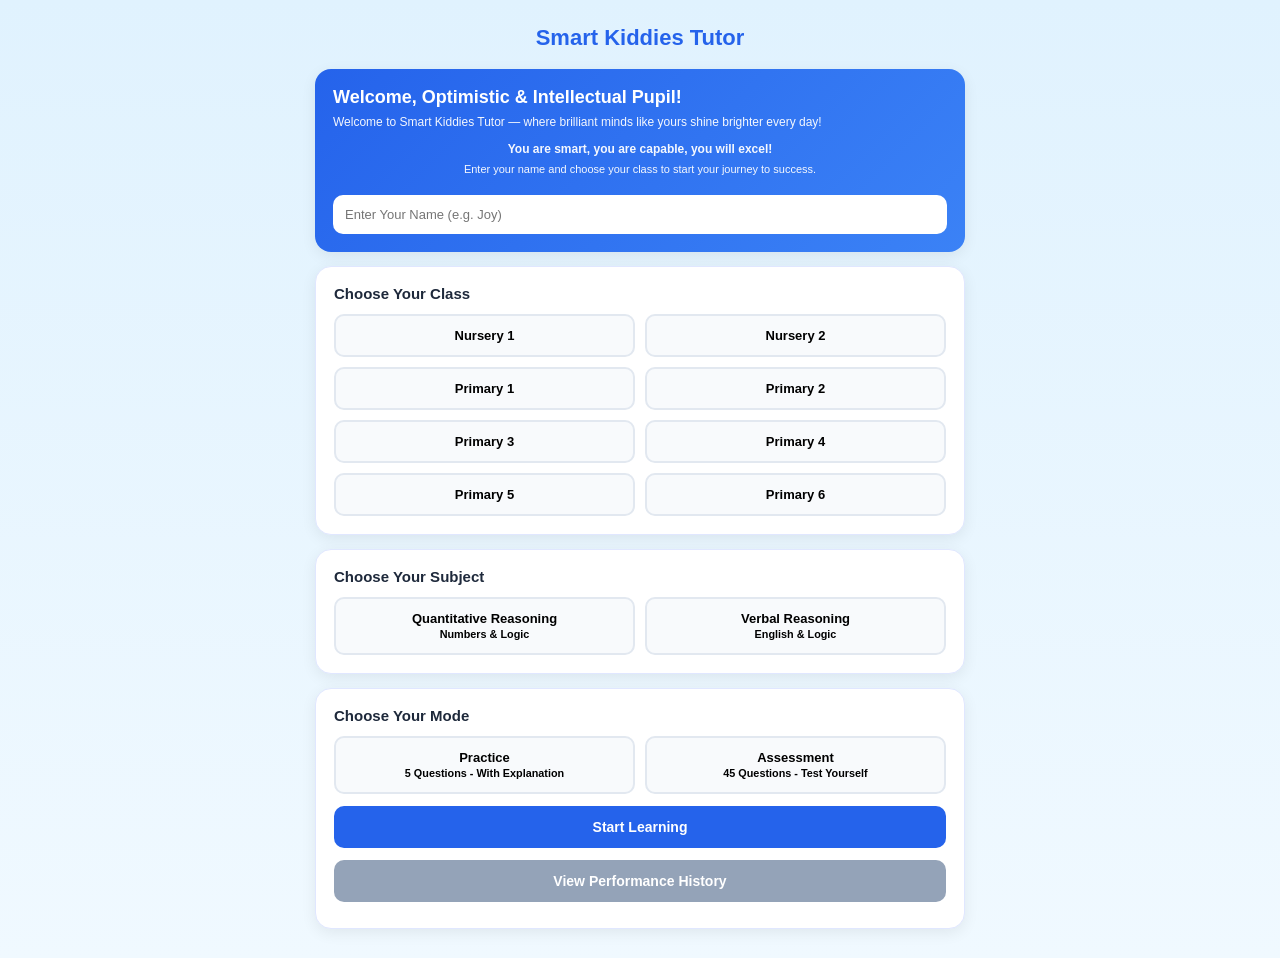
==== commit 16c9ab57: "Update index.html" ====
--- a/index.html
+++ b/index.html
@@ -1,48 +1,12 @@
 
 
-<!DOCTYPE html><html><head><meta charset='UTF-8'><meta name='viewport' content='width=device-width, initial-scale=1.0'><title>Smart Kiddies Tutor</title><style>
-*{box-sizing:border-box;margin:0;padding:0;font-family:'Segoe UI',Arial,sans-serif}
-body{background:linear-gradient(180deg,#e0f2fe 0%,#f0f9ff 100%);min-height:100vh;padding:15px}
-.top-title{text-align:center;color:#2563eb;font-size:22px;font-weight:800;margin:10px 0 18px}
-.card{background:white;border-radius:16px;padding:18px;margin:0 auto 14px;max-width:650px;box-shadow:0 4px 15px rgba(0,0,0,.07);border:1px solid #e0e7ff}
-.card-blue{background:linear-gradient(135deg,#2563eb,#3b82f6);color:white;border:none}
-.card-blue h2{font-size:18px;margin-bottom:6px}
-.card-blue p{font-size:12px;opacity:.95;line-height:1.4;margin-bottom:8px}
-.input-name{width:100%;padding:12px;border-radius:10px;border:none;margin-top:10px;font-size:13px;outline:none}
-h3.section-title{font-size:15px;color:#1e293b;margin-bottom:12px}
-.grid2{display:grid;grid-template-columns:1fr 1fr;gap:10px}
-.class-btn,.subject-btn,.mode-btn{border:2px solid #e2e8f0;border-radius:10px;padding:12px;text-align:center;cursor:pointer;font-size:13px;font-weight:600;background:#f8fafc;transition:.2s}
-.class-btn.selected,.subject-btn.selected,.mode-btn.selected{border-color:#2563eb;background:#eff6ff;color:#2563eb;transform:scale(1.02)}
-.btn{width:100%;padding:13px;border:none;border-radius:10px;font-weight:700;cursor:pointer;margin-top:12px;font-size:14px}
-.btn-primary{background:#2563eb;color:white} .btn-secondary{background:#94a3b8;color:white} .btn-danger{background:#f43f5e;color:white}
-.hidden{display:none} .progress{height:8px;background:#e2e8f0;border-radius:4px;overflow:hidden;margin:10px 0} .bar{height:100%;background:#2563eb;transition:.3s}
-.q-box{background:#f8fafc;border-radius:12px;padding:14px;margin:10px 0;border:1px solid #e2e8f0} .opt{padding:11px;border:2px solid #e2e8f0;border-radius:8px;margin:6px 0;cursor:pointer;background:white;font-size:13px} .opt.correct{background:#dcfce7;border-color:#22c55e} .opt.wrong{background:#fee2e2;border-color:#ef4444} .explain{background:#fffbeb;border:1px solid #fde68a;border-radius:8px;padding:8px;margin-top:8px;font-size:12px} .score-big{font-size:48px;font-weight:900;color:#2563eb;text-align:center} .hist-item{display:flex;justify-content:space-between;padding:10px 0;border-bottom:1px solid #e2e8f0;font-size:12px} .err{color:#ef4444;font-size:12px;margin-top:8px} .top-row{display:flex;justify-content:space-between;font-size:11px;color:#64748b;font-weight:700} .dash-box{background:#f1f5f9;border-radius:10px;padding:10px;margin-top:10px;display:flex;justify-content:space-between;align-items:center;font-size:12px}
-</style></head><body>
+<!DOCTYPE html><html><head><meta charset='UTF-8'><meta name='viewport' content='width=device-width, initial-scale=1.0'><title>Smart Kiddies Tutor</title><style>*{box-sizing:border-box;margin:0;padding:0;font-family:'Segoe UI',Arial,sans-serif}body{background:linear-gradient(180deg,#e0f2fe 0%,#f0f9ff 100%);min-height:100vh;padding:15px}.top-title{text-align:center;color:#2563eb;font-size:22px;font-weight:800;margin:10px 0 18px}.card{background:white;border-radius:16px;padding:18px;margin:0 auto 14px;max-width:650px;box-shadow:0 4px 15px rgba(0,0,0,.07);border:1px solid #e0e7ff}.card-blue{background:linear-gradient(135deg,#2563eb,#3b82f6);color:white;border:none}.card-blue h2{font-size:18px;margin-bottom:6px} .card-blue p{font-size:12px;opacity:.95;line-height:1.4;margin-bottom:8px}.input-name{width:100%;padding:12px;border-radius:10px;border:none;margin-top:10px;font-size:13px;outline:none}h3.section-title{font-size:15px;color:#1e293b;margin-bottom:12px} .grid2{display:grid;grid-template-columns:1fr 1fr;gap:10px}.class-btn,.subject-btn,.mode-btn{border:2px solid #e2e8f0;border-radius:10px;padding:12px;text-align:center;cursor:pointer;font-size:13px;font-weight:600;background:#f8fafc;transition:.2s}.class-btn.selected,.subject-btn.selected,.mode-btn.selected{border-color:#2563eb;background:#eff6ff;color:#2563eb;transform:scale(1.02)}.btn{width:100%;padding:13px;border:none;border-radius:10px;font-weight:700;cursor:pointer;margin-top:12px;font-size:14px}.btn-primary{background:#2563eb;color:white} .btn-secondary{background:#94a3b8;color:white} .btn-danger{background:#f43f5e;color:white}.hidden{display:none} .progress{height:8px;background:#e2e8f0;border-radius:4px;overflow:hidden;margin:10px 0} .bar{height:100%;background:#2563eb;transition:.3s}.q-box{background:#f8fafc;border-radius:12px;padding:14px;margin:10px 0;border:1px solid #e2e8f0} .opt{padding:11px;border:2px solid #e2e8f0;border-radius:8px;margin:6px 0;cursor:pointer;background:white;font-size:13px} .opt.correct{background:#dcfce7;border-color:#22c55e} .opt.wrong{background:#fee2e2;border-color:#ef4444} .explain{background:#fffbeb;border:1px solid #fde68a;border-radius:8px;padding:8px;margin-top:8px;font-size:12px} .score-big{font-size:48px;font-weight:900;color:#2563eb;text-align:center} .hist-item{display:flex;justify-content:space-between;padding:14px;border-radius:12px;margin:10px 0;font-size:12px;cursor:pointer;background:linear-gradient(135deg,#ffffff,#f0f9ff);border:2px solid #e0e7ff;box-shadow:0 2px 8px rgba(0,0,0,.05);transition:.2s} .hist-item:hover{border-color:#2563eb;background:linear-gradient(135deg,#eff6ff,#dbeafe);transform:translateY(-2px);box-shadow:0 4px 12px rgba(37,99,235,.15)} .err{color:#ef4444;font-size:12px;margin-top:8px} .top-row{display:flex;justify-content:space-between;font-size:11px;color:#64748b;font-weight:700} .dash-box{background:#f1f5f9;border-radius:10px;padding:10px;margin-top:10px;display:flex;justify-content:space-between;align-items:center;font-size:12px}.cert-overlay{position:fixed;top:0;left:0;right:0;bottom:0;background:rgba(0,0,0,.7);display:flex;align-items:center;justify-content:center;z-index:999;padding:12px;overflow-y:auto}.cert-premium{width:100%;max-width:700px;background:linear-gradient(135deg,#ffffff 0%,#f0f9ff 100%);border-radius:12px;padding:6px;box-shadow:0 20px 60px rgba(0,0,0,.4);position:relative}.cert-inner{background:radial-gradient(ellipse at center,#ffffff 0%,#f8fbff 100%);border:8px double #d4af37;border-radius:8px;padding:28px 24px;text-align:center;position:relative;overflow:hidden}.cert-ribbon{background:linear-gradient(90deg,#d4af37,#fde68a,#d4af37);color:#7c5a00;font-weight:900;font-size:13px;letter-spacing:2px;padding:8px 20px;border-radius:20px;display:inline-block;margin-bottom:10px;box-shadow:0 2px 8px rgba(212,175,55,.4)}.cert-title{font-size:26px;font-weight:900;color:#1e3a8a;font-family:'Times New Roman',serif;letter-spacing:1px;margin:10px 0;text-shadow:1px 1px 0 #d4af37}.gold-line{height:3px;background:linear-gradient(90deg,transparent,#d4af37,#fde68a,#d4af37,transparent);margin:14px 0;border-radius:2px}.cert-to{font-style:italic;color:#1e3a8a;font-family:'Times New Roman',serif;font-size:18px;margin:6px 0}.cert-name{font-size:42px;font-weight:900;color:#1e40af;margin:14px 0;text-transform:uppercase;letter-spacing:2px;text-shadow:2px 2px 0 rgba(212,175,55,.3);font-family:'Times New Roman',serif}.cert-score-box{background:linear-gradient(135deg,#d4af37,#fde68a);color:#1e3a8a;padding:12px 24px;border-radius:12px;display:inline-block;margin:12px 0;box-shadow:0 4px 15px rgba(212,175,55,.4)}.cert-score-big{font-size:44px;font-weight:900} .cert-score-small{font-size:12px;font-weight:700}.cert-detail{font-size:13px;color:#334155;margin:3px 0;font-weight:600} .cert-motto{background:linear-gradient(90deg,#dbeafe,#eff6ff,#dbeafe);border:1px solid #d4af37;border-radius:8px;padding:10px;font-style:italic;color:#1e3a8a;font-size:12px;margin:14px 0;font-weight:600}.cert-bottom{display:flex;justify-content:space-between;align-items:end;margin-top:18px;flex-wrap:wrap;gap:10px}.cert-seal{width:110px;height:110px;background:radial-gradient(circle,#fde68a 0%,#d4af37 50%,#b8941f 100%);border-radius:50%;display:flex;flex-direction:column;align-items:center;justify-content:center;color:#1e3a8a;font-weight:900;font-size:9px;border:3px solid #fff;box-shadow:0 4px 15px rgba(0,0,0,.2)}.cert-sig{text-align:center;flex:1;min-width:100px} .cert-sig-line{border-top:1.5px solid #1e3a8a;width:110px;margin:0 auto 4px} .cert-sig-label{font-size:11px;color:#475569;font-weight:600}@media print{body *{visibility:hidden} .cert-premium, .cert-premium *{visibility:visible} .cert-premium{position:absolute;left:0;top:0;width:100%;box-shadow:none} .no-print{display:none}}}</style></head><body>
 <div class="top-title">Smart Kiddies Tutor</div>
-<div id="setup">
-<div class="card card-blue"><h2>Welcome, Optimistic & Intellectual Pupil!</h2><p>Welcome to Smart Kiddies Tutor — where brilliant minds like yours shine brighter every day!</p><p style="font-weight:700;text-align:center;margin:10px 0 4px">You are smart, you are capable, you will excel!</p><p style="text-align:center;font-size:11px">Enter your name and choose your class to start your journey to success.</p><input id="studentName" class="input-name" placeholder="Enter Your Name (e.g. Joy)"></div>
-<div class="card"><h3 class="section-title">Choose Your Class</h3><div class="grid2"><div class="class-btn" data-class="Nursery 1" onclick="selectClass(this)">Nursery 1</div><div class="class-btn" data-class="Nursery 2" onclick="selectClass(this)">Nursery 2</div><div class="class-btn" data-class="Primary 1" onclick="selectClass(this)">Primary 1</div><div class="class-btn" data-class="Primary 2" onclick="selectClass(this)">Primary 2</div><div class="class-btn" data-class="Primary 3" onclick="selectClass(this)">Primary 3</div><div class="class-btn" data-class="Primary 4" onclick="selectClass(this)">Primary 4</div><div class="class-btn" data-class="Primary 5" onclick="selectClass(this)">Primary 5</div><div class="class-btn" data-class="Primary 6" onclick="selectClass(this)">Primary 6</div></div></div>
-<div class="card"><h3 class="section-title">Choose Your Subject</h3><div class="grid2"><div class="subject-btn" data-sub="Quantitative" onclick="selectSubject(this)"><b>Quantitative Reasoning</b><br><small>Numbers & Logic</small></div><div class="subject-btn" data-sub="Verbal" onclick="selectSubject(this)"><b>Verbal Reasoning</b><br><small>English & Logic</small></div></div></div>
-<div class="card"><h3 class="section-title">Choose Your Mode</h3><div class="grid2"><div class="mode-btn" data-mode="Practice" onclick="selectMode(this)"><b>Practice</b><br><small>10 Questions - With Explanation</small></div><div class="mode-btn" data-mode="Assessment" onclick="selectMode(this)"><b>Assessment</b><br><small>45 Questions - Test Yourself</small></div></div><button class="btn btn-primary" onclick="startQuiz()">Start Learning</button><button class="btn btn-secondary" onclick="showHistory()">View Performance History</button><div id="errorMsg" class="err"></div></div></div>
+<div id="setup"><div class="card card-blue"><h2>Welcome, Optimistic & Intellectual Pupil!</h2><p>Welcome to Smart Kiddies Tutor — where brilliant minds like yours shine brighter every day!</p><p style="font-weight:700;text-align:center;margin:10px 0 4px">You are smart, you are capable, you will excel!</p><p style="text-align:center;font-size:11px">Enter your name and choose your class to start your journey to success.</p><input id="studentName" class="input-name" placeholder="Enter Your Name (e.g. Joy)"></div><div class="card"><h3 class="section-title">Choose Your Class</h3><div class="grid2"><div class="class-btn" data-class="Nursery 1" onclick="selectClass(this)">Nursery 1</div><div class="class-btn" data-class="Nursery 2" onclick="selectClass(this)">Nursery 2</div><div class="class-btn" data-class="Primary 1" onclick="selectClass(this)">Primary 1</div><div class="class-btn" data-class="Primary 2" onclick="selectClass(this)">Primary 2</div><div class="class-btn" data-class="Primary 3" onclick="selectClass(this)">Primary 3</div><div class="class-btn" data-class="Primary 4" onclick="selectClass(this)">Primary 4</div><div class="class-btn" data-class="Primary 5" onclick="selectClass(this)">Primary 5</div><div class="class-btn" data-class="Primary 6" onclick="selectClass(this)">Primary 6</div></div></div><div class="card"><h3 class="section-title">Choose Your Subject</h3><div class="grid2"><div class="subject-btn" data-sub="Quantitative" onclick="selectSubject(this)"><b>Quantitative Reasoning</b><br><small>Numbers & Logic</small></div><div class="subject-btn" data-sub="Verbal" onclick="selectSubject(this)"><b>Verbal Reasoning</b><br><small>English & Logic</small></div></div></div><div class="card"><h3 class="section-title">Choose Your Mode</h3><div class="grid2"><div class="mode-btn" data-mode="Practice" onclick="selectMode(this)"><b>Practice</b><br><small>5 Questions - With Explanation</small></div><div class="mode-btn" data-mode="Assessment" onclick="selectMode(this)"><b>Assessment</b><br><small>45 Questions - Test Yourself</small></div></div><button class="btn btn-primary" onclick="startQuiz()">Start Learning</button><button class="btn btn-secondary" onclick="showHistory()">View Performance History</button><div id="errorMsg" class="err"></div></div></div>
 <div id="quiz" class="hidden" style="max-width:650px;margin:0 auto"><div class="card"><div class="top-row"><span id="modeBadge"></span><span id="classBadge"></span><span id="progressText"></span></div><div class="progress"><div class="bar" id="progressBar"></div></div><div class="q-box"><h3 id="questionText" style="font-size:14px"></h3><div id="optionsContainer"></div><div id="feedbackBox" class="hidden"></div></div><button class="btn btn-primary hidden" id="nextBtn" onclick="nextQuestion()">Next →</button><button class="btn btn-primary hidden" id="finishBtn" onclick="finishQuiz()">Finish & See Score</button><div class="dash-box"><span id="dashName"></span><span id="dashScore">Score: 0</span><button onclick="exitQuiz()" style="border:none;background:#f43f5e;color:white;padding:5px 12px;border-radius:6px;cursor:pointer">Exit</button></div></div></div>
-<div id="result" class="hidden" style="max-width:650px;margin:0 auto"><div class="card"><h2 style="text-align:center">Result</h2><div class="score-big" id="scoreDisplay"></div><p id="encourageMsg" style="text-align:center;font-weight:800;margin:6px 0;font-size:16px"></p><p id="scoreDetails" style="text-align:center;margin:8px 0;font-size:13px;color:#475569"></p><div id="reviewContainer"></div><button class="btn btn-primary" onclick="resetApp()">Back to Home</button><button class="btn btn-secondary" onclick="showHistory()">View Performance History</button></div></div>
-<div id="history" class="hidden" style="max-width:650px;margin:0 auto"><div class="card"><h3 style="font-size:15px">Performance History</h3><p style="font-size:11px;color:#64748b;margin:4px 0 10px">Your real scores are saved here - not static figures</p><div id="historyList"></div><button class="btn btn-danger" onclick="clearHistory()">Clear History</button><button class="btn btn-secondary" onclick="resetApp()">Back to Home</button></div></div>
+<div id="result" class="hidden" style="max-width:650px;margin:0 auto"><div class="card"><h2 style="text-align:center">Result</h2><div class="score-big" id="scoreDisplay"></div><p id="encourageMsg" style="text-align:center;font-weight:800;margin:6px 0;font-size:16px"></p><p id="scoreDetails" style="text-align:center;margin:8px 0;font-size:13px;color:#475569"></p><div id="reviewContainer"></div><button class="btn btn-primary" onclick="showCertificateFromResult()">🎓 View & Print Premium Certificate</button><button class="btn btn-primary" style="background:#16a34a" onclick="resetApp()">Back to Home</button><button class="btn btn-secondary" onclick="showHistory()">View Performance History</button></div></div>
+<div id="history" class="hidden" style="max-width:650px;margin:0 auto"><div class="card"><h3 style="font-size:15px">Performance History - Click for Certificate</h3><p style="font-size:11px;color:#64748b;margin:4px 0 12px">✨ Tap any card below to view your premium designed certificate ✨</p><div id="historyList"></div><button class="btn btn-danger" onclick="clearHistory()">Clear History</button><button class="btn btn-secondary" onclick="resetApp()">Back to Home</button></div></div>
+<div id="certModal" class="hidden"><div class="cert-overlay" onclick="closeCert(event)"><div class="cert-premium" onclick="event.stopPropagation()"><div class="cert-inner"><div class="cert-ribbon">SMART KIDDIES TUTOR</div><div class="cert-title">Certificate of Achievement</div><div class="gold-line"></div><p class="cert-to">This is to certify that</p><div class="cert-name" id="certName">JOY</div><div class="cert-score-box"><div class="cert-score-big" id="certScore">100%</div><div class="cert-score-small" id="certScoreText">10/10 - Excellent</div></div><p class="cert-detail" id="certClass">Nursery 1 - Quantitative Reasoning</p><p class="cert-detail" id="certMode">Practice Mode - 10 Questions</p><p class="cert-detail">Date: <span id="certDate">21/10/2026</span></p><div class="cert-motto">"You are smart, you are capable, you will excel!"</div><div class="cert-bottom"><div class="cert-sig"><div class="cert-sig-line"></div><div class="cert-sig-label">Date</div><div style="font-size:11px;margin-top:4px" id="certDate2">21/10/2026</div></div><div class="cert-seal"><div style="margin-top:18px">SMART<br>KIDDIES<br>TUTOR</div><div style="background:#1e3a8a;color:white;padding:2px 8px;border-radius:4px;margin-top:4px;font-size:8px">EXCELLENCE</div></div><div class="cert-sig"><div style="display:flex;gap:20px;justify-content:center"><div><div class="cert-sig-line" style="width:70px"></div><div class="cert-sig-label">Director</div></div><div><div class="cert-sig-line" style="width:70px"></div><div class="cert-sig-label">Class Teacher</div></div></div></div></div><div class="no-print" style="display:flex;gap:10px;margin-top:15px"><button class="btn btn-primary" onclick="printCert()" style="margin:0;flex:1">🖨️ Print Certificate</button><button class="btn btn-secondary" onclick="closeCert()" style="margin:0;flex:1">Close</button></div></div></div></div></div>
 <script>
-const P4V = [{q:"Which word means same as reluctant?",o:["Eager","Unwilling","Excited","Ready"],a:"Unwilling",e:"Reluctant means unwilling to do something."},{q:"Opposite of transparent?",o:["Clear","Bright","Opaque","Shiny"],a:"Opaque",e:"Transparent allows light, opaque does not."},{q:"Same as fortunate?",o:["Lucky","Unhappy","Careless","Poor"],a:"Lucky",e:"Fortunate = Lucky."},{q:"Opposite of temporary?",o:["Brief","Permanent","Short","Sudden"],a:"Permanent",e:"Temporary is short time, permanent is forever."},{q:"Same as observe?",o:["Watch","Forget","Hide","Ignore"],a:"Watch",e:"Observe = to watch carefully."},{q:"Opposite of humble?",o:["Modest","Proud","Gentle","Patient"],a:"Proud",e:"Humble opposite is proud."},{q:"Same as enormous?",o:["Narrow","Minute","Immense","Ordinary"],a:"Immense",e:"Enormous = very large, immense."},{q:"Opposite of frequent?",o:["Regular","Common","Occasional","Rare"],a:"Rare",e:"Frequent is often, rare is not often."},{q:"Same as accurate?",o:["Correct","Wrong","Doubtful","Unclear"],a:"Correct",e:"Accurate = correct."},{q:"Opposite of optimistic?",o:["Hopeful","Cheerful","Pessimistic","Confident"],a:"Pessimistic",e:"Optimistic opposite is pessimistic."},{q:"Author is to novel as poet is to?",o:["Poem","Newspaper","Dictionary","Letterbox"],a:"Poem",e:"Author writes novel, poet writes poem."},{q:"Thermometer is to temperature as barometer is to?",o:["Speed","Air pressure","Distance","Weight"],a:"Air pressure",e:"Barometer measures air pressure."},{q:"Seed is to plant as egg is to?",o:["Nest","Chick","Feather","Beak"],a:"Chick",e:"Egg hatches to chick."},{q:"Which does NOT belong? Mercury Venus Earth Atlantic",o:["Mercury","Venus","Earth","Atlantic"],a:"Atlantic",e:"Atlantic is ocean, others are planets."},{q:"Compass is to direction as clock is to?",o:["Distance","Time","Weight","Temperature"],a:"Time",e:"Clock measures time."},{q:"Which is different? Copper Iron Aluminium Cotton",o:["Copper","Iron","Aluminium","Cotton"],a:"Cotton",e:"Cotton is not metal, others are metals."},{q:"Chef is to kitchen as judge is to?",o:["Courtroom","Laboratory","Stadium","Workshop"],a:"Courtroom",e:"Chef works in kitchen, judge in courtroom."},{q:"Which is renewable energy?",o:["Coal","Petrol","Solar energy","Natural gas"],a:"Solar energy",e:"Solar is renewable."},{q:"Which does NOT belong? Democracy Monarchy Republic Rectangle",o:["Democracy","Monarchy","Republic","Rectangle"],a:"Rectangle",e:"Rectangle is shape, others are government types."},{q:"Paw is to cat as hoof is to?",o:["Horse","Eagle","Snake","Fish"],a:"Horse",e:"Horse has hoof."},{q:"Each of the pupils ___ a pencil.",o:["have","has","are having","have had"],a:"has",e:"Each takes singular verb has."},{q:"Identify the adverb: The athlete ran swiftly",o:["Athlete","Ran","Swiftly","Field"],a:"Swiftly",e:"Swiftly describes how he ran, so adverb."},{q:"Past tense of seek",o:["Seeked","Sought","Seeking","Seeks"],a:"Sought",e:"Sought is past tense of seek."},{q:"If I ___ enough money I would buy a bicycle",o:["Have","Had","Has","Having"],a:"Had",e:"Second conditional uses Had."},{q:"Which is passive?",o:["The boy kicked the ball","The ball was kicked by the boy","The boy is kicking","The boy kicks"],a:"The ball was kicked by the boy",e:"Passive: object becomes subject."},{q:"The woman ___ won the award is my aunt",o:["Which","Whom","Who","Whose"],a:"Who",e:"Who for person as subject."},{q:"Identify the preposition: The cat hid beneath the table",o:["Cat","Hid","Beneath","Table"],a:"Beneath",e:"Beneath is preposition."},{q:"Comparative form of good",o:["Gooder","More good","Best","Better"],a:"Better",e:"Better is comparative of good."},{q:"Which shows correct apostrophe?",o:["childrens' books","children's books","childrens books'","childrens"],a:"children's books",e:"children's is correct possessive."},{q:"Neither the teacher nor the pupils ___ late",o:["Was","Is","Were","Be"],a:"Were",e:"Were agrees with pupils."},{q:"Which suffix can be added to kind",o:["Unkind","Kindly","Kindness","Both B and C"],a:"Both B and C",e:"Kindly and Kindness both."},{q:"Correctly spelt?",o:["Priviledge","Privilege","Privelege","Privillage"],a:"Privilege",e:"Privilege correct spelling."},{q:"Prefix mis- means",o:["Again","Before","Wrongly","Without"],a:"Wrongly",e:"Mis means wrongly."},{q:"Which is compound word?",o:["Nevertheless","Toothpaste","Wonderful","Carefully"],a:"Toothpaste",e:"Toothpaste is two words joined."},{q:"Noun form of decide",o:["Decisive","Decision","Decidingly","Decided"],a:"Decision",e:"Decision is noun of decide."},{q:"Correctly spelt? Accommodation",o:["Accomodation","Accommodation","Acommodation","Accommadation"],a:"Accommodation",e:"Accommodation has double c double m."},{q:"Opposite of legal using il-",o:["Illegal","Unlegal","Dislegal","Relegal"],a:"Illegal",e:"Illegal is opposite of legal."},{q:"Plural of analysis",o:["Analysises","Analysis","Analyses","Analysies"],a:"Analyses",e:"Analyses is plural."},{q:"Adjective form of danger",o:["Dangerously","Endanger","Dangerous","Danger"],a:"Dangerous",e:"Dangerous is adjective."},{q:"Which word has diphthong?",o:["Coin","Bed","Sit","Cup"],a:"Coin",e:"Coin has oi diphthong."},{q:"Amaka visited grandmother when?",o:["Friday","Saturday morning","Sunday","Monday"],a:"Saturday morning",e:"From passage: Saturday morning."},{q:"Amaka watered the?",o:["Flowers","Vegetables","Trees","Grass"],a:"Vegetables",e:"Vegetables in garden."},{q:"Where did they collect eggs?",o:["Kitchen","Market","Poultry house","Storeroom"],a:"Poultry house",e:"Poultry house for eggs."},{q:"What did grandmother give?",o:["Basket of oranges","Bag of rice","Bananas","Books"],a:"Basket of oranges",e:"Basket of oranges."},{q:"Sharing shows you are?",o:["Selfish","Generous","Careless","Impatient"],a:"Generous",e:"Sharing shows generous."},{q:"What comes next? A D G J ?",o:["K","L","M","N"],a:"M",e:"Add 3 letters: J+3=M."},{q:"Tola older than Femi Femi older than Kunle Who is youngest?",o:["Tola","Femi","Kunle","Same age"],a:"Kunle",e:"Kunle is youngest."},{q:"Face south turn left which direction?",o:["East","West","North","South"],a:"East",e:"Facing south left is east."},{q:"All mammals breathe air Whale is mammal Therefore?",o:["Whales breathe air","Whales live only on land","All animals are whales","Whales are fish"],a:"Whales breathe air",e:"Whales are mammals so breathe air."},{q:"Planting watering germinating growing Which is third?",o:["Planting","Watering","Germinating","Growing"],a:"Germinating",e:"Third step is germinating."}];
-const P4Q = [{q:"What is the place value of 8 in 48216?",o:["8","80","8000","800"],a:"8000",e:"8 is in thousands place = 8000."},{q:"Write 36405 in words",o:["Thirty-six thousand four hundred and five","Thirty-six thousand forty-five","Three thousand six hundred","Thirty-six thousand four fifty"],a:"Thirty-six thousand four hundred and five",e:"36405 = Thirty-six thousand four hundred and five."},{q:"Round 7846 to nearest hundred",o:["7800","7900","7850","8000"],a:"7800",e:"46 < 50 so round down to 7800."},{q:"Which is greatest? 56789 56879 56798 56987",o:["56789","56879","56798","56987"],a:"56987",e:"56987 is greatest."},{q:"Roman numeral for 40",o:["XXXX","XL","LX","VL"],a:"XL",e:"XL = 40."},{q:"Successor of 9999",o:["9998","10000","10001","9900"],a:"10000",e:"Successor = +1 = 10000."},{q:"8306 in expanded form",o:["8000+300+6","8000+30+6","800+300+6","8000+300+60"],a:"8000+300+6",e:"8000+300+6 = 8306."},{q:"Which is divisible by 5?",o:["342","457","685","791"],a:"685",e:"Number ending with 5 or 0 divisible by 5."},{q:"Arrange ascending: 4208 4082 4820 4280",o:["4082 4208 4280 4820","4820 4280 4208 4082","4208 4082 4820 4280","4082 4280 4208 4820"],a:"4082 4208 4280 4820",e:"Smallest to biggest: 4082,4208,4280,4820."},{q:"What is value of 6 in 162735?",o:["600","6000","60000","600000"],a:"60000",e:"6 is ten thousands = 60000."},{q:"4786 + 2957",o:["7643","7743","7843","7943"],a:"7743",e:"4786+2957=7743."},{q:"15628 + 8475",o:["23103","24003","24103","24203"],a:"24103",e:"15628+8475=24103."},{q:"9000 - 3768",o:["5132","5232","5332","6232"],a:"5232",e:"9000-3768=5232."},{q:"20000 - 8956",o:["11044","11144","12044","12144"],a:"11044",e:"20000-8956=11044."},{q:"Estimate 398 + 612 to nearest hundred",o:["900","1000","1100","1200"],a:"1000",e:"398~400 612~600 sum ~1000."},{q:"Library has 2845 books adds 1679 Total?",o:["4424","4514","4524","4624"],a:"4524",e:"2845+1679=4524."},{q:"Farmer harvested 6250 yams sold 3875 Left?",o:["2275","2375","2475","2575"],a:"2375",e:"6250-3875=2375."},{q:"How many more to make 12000 from 7865?",o:["4035","4125","4135","4235"],a:"4135",e:"12000-7865=4135."},{q:"Trader sold 18500 and 23750 Total?",o:["41250","42250","42150","43250"],a:"42250",e:"18500+23750=42250."},{q:"Tank 15000L used 6785L Left?",o:["8115","8215","8315","9215"],a:"8215",e:"15000-6785=8215."},{q:"236 x 4",o:["844","924","944","964"],a:"944",e:"236*4=944."},{q:"125 x 16",o:["1500","1750","2000","2250"],a:"2000",e:"125*16=2000."},{q:"308 x 7",o:["2056","2156","2256","2356"],a:"2156",e:"308*7=2156."},{q:"2856 ÷ 8",o:["347","357","367","377"],a:"357",e:"2856/8=357."},{q:"4536 ÷ 12",o:["368","378","388","398"],a:"378",e:"4536/12=378."},{q:"144 x 25",o:["3400","3500","3600","3700"],a:"3600",e:"144*25=3600."},{q:"1728 ÷ 24",o:["62","72","82","92"],a:"72",e:"1728/24=72."},{q:"5 x ? = 150",o:["20","25","30","35"],a:"30",e:"150/5=30."},{q:"65 x 6",o:["360","380","390","400"],a:"390",e:"65*6=390."},{q:"987 ÷ 9",o:["99","109","119","129"],a:"109",e:"987/9=109."},{q:"Simplify 12/16",o:["1/2","3/4","2/3","4/5"],a:"3/4",e:"Divide by 4 = 3/4."},{q:"2/7 + 3/7",o:["2/7","5/7","5/14","1/7"],a:"5/7",e:"2/7+3/7=5/7."},{q:"3/4 of 40",o:["20","25","30","35"],a:"30",e:"3/4 * 40 = 30."},{q:"Seven-tenths as decimal",o:["0.07","0.7","7.0","0.007"],a:"0.7",e:"7/10 = 0.7."},{q:"4.5 + 2.3",o:["6.5","6.8","7.2","7.8"],a:"6.8",e:"4.5+2.3=6.8."},{q:"25% of 200",o:["25","40","50","75"],a:"50",e:"25% of 200 = 50."},{q:"Largest: 1/2 2/3 3/5 1/4",o:["1/2","2/3","3/5","1/4"],a:"2/3",e:"2/3 ≈0.66 largest."},{q:"1/5 as decimal",o:["0.2","0.5","1.5","2.0"],a:"0.2",e:"1/5=0.2."},{q:"Pizza 8 slices 3 eaten What remains?",o:["3/8","5/8","3/5","8/3"],a:"5/8",e:"8-3=5 so 5/8 remains."},{q:"6.75 - 2.25",o:["3.50","4.00","4.50","5.00"],a:"4.50",e:"6.75-2.25=4.50."},{q:"Rectangle 15cm by 9cm perimeter",o:["24","36","48","135"],a:"48",e:"Perimeter 2*(15+9)=48."},{q:"Area of square side 8cm",o:["16","32","64","72"],a:"64",e:"Area 8*8=64."},{q:"Right angle is",o:["45°","90°","180°","360°"],a:"90°",e:"Right angle = 90°."},{q:"4.5km to metres",o:["450","4050","4500","45000"],a:"4500",e:"1km=1000m 4.5km=4500m."},{q:"3.25kg to grams",o:["325","3025","3250","32500"],a:"3250",e:"1kg=1000g 3.25kg=3250g."},{q:"Time from 10:35 to 12:05",o:["1h20m","1h30m","1h40m","2h"],a:"1h30m",e:"10:35 to 12:05 = 1h30m."},{q:"5 bags at 18400 each",o:["82000","90000","92000","94000"],a:"92000",e:"18400*5=92000."},{q:"Garden 20m by 12m area",o:["32","120","240","480"],a:"240",e:"20*12=240."},{q:"840 pupils 3/7 are girls How many girls?",o:["240","300","360","420"],a:"360",e:"3/7*840=360."},{q:"Tank 2500L used 875+1250 how much more to fill?",o:["275","325","375","425"],a:"375",e:"2500-(875+1250)=375."}];
-const BANK = {"Quantitative":{"Nursery 1":P4Q,"Nursery 2":P4Q,"Primary 1":P4Q,"Primary 2":P4Q,"Primary 3":P4Q,"Primary 4":P4Q,"Primary 5":P4Q,"Primary 6":P4Q},"Verbal":{"Nursery 1":P4V,"Nursery 2":P4V,"Primary 1":P4V,"Primary 2":P4V,"Primary 3":P4V,"Primary 4":P4V,"Primary 5":P4V,"Primary 6":P4V}};
-let selClass=null,selSub=null,selMode=null,curQ=[],idx=0,sc=0,ans=[],student={};
-function selectClass(el){document.querySelectorAll('.class-btn').forEach(b=>b.classList.remove('selected'));el.classList.add('selected');selClass=el.dataset.class;}
-function selectSubject(el){document.querySelectorAll('.subject-btn').forEach(b=>b.classList.remove('selected'));el.classList.add('selected');selSub=el.dataset.sub;}
-function selectMode(el){document.querySelectorAll('.mode-btn').forEach(b=>b.classList.remove('selected'));el.classList.add('selected');selMode=el.dataset.mode;}
-function startQuiz(){const name=document.getElementById('studentName').value.trim();const err=document.getElementById('errorMsg');err.textContent='';if(!name){err.textContent='Please enter your name';return;}if(!selClass){err.textContent='Please choose your class';return;}if(!selSub){err.textContent='Please choose subject';return;}if(!selMode){err.textContent='Please choose mode';return;}student={name,cls:selClass,sub:selSub,mode:selMode};let pool=[...BANK[selSub][selClass]];for(let i=pool.length-1;i>0;i--){let j=Math.floor(Math.random()*(i+1));[pool[i],pool[j]]=[pool[j],pool[i]];}const count= selMode==='Practice'?10:45;curQ=pool.slice(0,count);idx=0;sc=0;ans=[];document.getElementById('setup').classList.add('hidden');document.getElementById('quiz').classList.remove('hidden');document.getElementById('modeBadge').textContent=selMode+' ('+count+' Qs)';document.getElementById('classBadge').textContent=selClass+' | '+selSub;document.getElementById('dashName').textContent=name+' - '+selClass;document.getElementById('dashScore').textContent='Score: 0';showQ();}
-function showQ(){const q=curQ[idx];document.getElementById('questionText').textContent='Q'+(idx+1)+': '+q.q;document.getElementById('progressText').textContent=(idx+1)+'/'+curQ.length;document.getElementById('progressBar').style.width=((idx+1)/curQ.length*100)+'%';const opts=document.getElementById('optionsContainer');opts.innerHTML='';document.getElementById('feedbackBox').classList.add('hidden');document.getElementById('nextBtn').classList.add('hidden');document.getElementById('finishBtn').classList.add('hidden');q.o.forEach(o=>{const d=document.createElement('div');d.className='opt';d.textContent=o;d.onclick=()=>choose(o,d);opts.appendChild(d);});}
-function choose(opt,el){const q=curQ[idx];const all=document.querySelectorAll('.opt');all.forEach(o=>o.style.pointerEvents='none');const ok=opt===q.a;if(ok)sc++;document.getElementById('dashScore').textContent='Score: '+sc;ans.push({q:q.q,sel:opt,cor:q.a,ok,exp:q.e});if(student.mode==='Practice'){all.forEach(o=>{if(o.textContent===q.a)o.classList.add('correct');else if(o===el&&!ok)o.classList.add('wrong');});const fb=document.getElementById('feedbackBox');fb.classList.remove('hidden');fb.innerHTML='<div class="explain"><b>'+(ok?' Correct!':' Wrong')+'</b><br>Correct answer: <b>'+q.a+'</b><br> '+q.e+'</div>';if(idx<curQ.length-1)document.getElementById('nextBtn').classList.remove('hidden');else document.getElementById('finishBtn').classList.remove('hidden');}else{el.style.background='#dbeafe';el.style.borderColor='#2563eb';if(idx<curQ.length-1)setTimeout(()=>{idx++;showQ();},400);else setTimeout(()=>finishQuiz(),400);}}
-function nextQuestion(){idx++;showQ();}
-function finishQuiz(){document.getElementById('quiz').classList.add('hidden');document.getElementById('result').classList.remove('hidden');const pct=Math.round(sc/curQ.length*100);document.getElementById('scoreDisplay').textContent=pct+'%';let msg='';if(pct>=80)msg=' Bravo! Excellent! '+student.name+'!';else if(pct>=60)msg=' Good Job! Keep It Up, '+student.name+'!';else if(pct>=40)msg=' You Can Do Better! Keep Trying!';else msg=' Keep Practicing! You Will Excel, '+student.name+'!';document.getElementById('encourageMsg').textContent=msg;document.getElementById('scoreDetails').textContent=student.name+' ('+student.cls+') scored '+sc+'/'+curQ.length+' in '+student.sub+' - '+student.mode;let rev='';ans.forEach((a,i)=>{rev+='<div class="q-box" style="font-size:12px"><b>Q'+(i+1)+': '+a.q+'</b><br>Your answer: '+a.sel+' '+(a.ok?'':'')+' | Correct: <b>'+a.cor+'</b><br><span class="explain" style="display:block;margin-top:4px"> '+a.exp+'</span></div>';});document.getElementById('reviewContainer').innerHTML=rev;saveHistory(pct);}
-function saveHistory(pct){const hist=JSON.parse(localStorage.getItem('kiddies_hist')||'[]');hist.unshift({name:student.name,cls:student.cls,sub:student.sub,mode:student.mode,score:sc+'/'+curQ.length,pct,date:new Date().toLocaleDateString()});localStorage.setItem('kiddies_hist',JSON.stringify(hist.slice(0,20)));}
-function showHistory(){document.getElementById('setup').classList.add('hidden');document.getElementById('quiz').classList.add('hidden');document.getElementById('result').classList.add('hidden');document.getElementById('history').classList.remove('hidden');const hist=JSON.parse(localStorage.getItem('kiddies_hist')||'[]');const list=document.getElementById('historyList');if(hist.length===0){list.innerHTML='<p style="text-align:center;color:#94a3b8;font-size:13px;padding:20px">No history yet. Start learning to see your scores here.</p>';return;}list.innerHTML=hist.map(h=>'<div class="hist-item"><span><b>'+h.name+'</b> - '+h.cls+'<br><small>'+h.sub+' - '+h.mode+' - '+h.date+'</small></span><span><b>'+h.score+'</b> ('+h.pct+'%)</span></div>').join('');}
-function clearHistory(){localStorage.removeItem('kiddies_hist');showHistory();}
-function resetApp(){document.getElementById('history').classList.add('hidden');document.getElementById('quiz').classList.add('hidden');document.getElementById('result').classList.add('hidden');document.getElementById('setup').classList.remove('hidden');}
-function exitQuiz(){if(confirm('Exit quiz? Progress will be lost.'))resetApp();}
+const NurseryQ=[{q:"What number is 1?",o:["One","Two","Three"],a:"One",e:"1 is One."},{q:"What number is 2?",o:["One","Two","Three"],a:"Two",e:"2 is Two."},{q:"What number is 3?",o:["Two","Three","Four"],a:"Three",e:"3 is Three."},{q:"Count 1 apple",o:["1","2","3"],a:"1",e:"1 apple."},{q:"Count 2 stars",o:["1","2","3"],a:"2",e:"2 stars."},{q:"Count 3 balls",o:["2","3","4"],a:"3",e:"3 balls."},{q:"What comes after 1?",o:["2","3","4"],a:"2",e:"After 1 is 2."},{q:"What comes before 3?",o:["1","2","4"],a:"2",e:"Before 3 is 2."},{q:"1 + 1 = ?",o:["1","2","3"],a:"2",e:"1+1=2."},{q:"2 + 1 = ?",o:["2","3","4"],a:"3",e:"2+1=3."},{q:"Biggest? 1, 2, 3",o:["1","2","3"],a:"3",e:"3 biggest."},{q:"Smallest? 3, 2, 1",o:["3","2","1"],a:"1",e:"1 smallest."},{q:"How many eyes?",o:["1","2","3"],a:"2",e:"2 eyes."},{q:"How many hands?",o:["1","2","3"],a:"2",e:"2 hands."},{q:"What is 0?",o:["Zero","One","Two"],a:"Zero",e:"0 is Zero."},{q:"Count 4 cups",o:["3","4","5"],a:"4",e:"4 cups."},{q:"Count 5 books",o:["4","5","6"],a:"5",e:"5 books."},{q:"2 + 2 = ?",o:["3","4","5"],a:"4",e:"2+2=4."},{q:"3 + 1 = ?",o:["3","4","5"],a:"4",e:"3+1=4."},{q:"What after 2?",o:["1","3","4"],a:"3",e:"After 2 is 3."},{q:"What before 2?",o:["0","1","3"],a:"1",e:"Before 2 is 1."},{q:"Which is more? 1 or 2?",o:["1","2","Same"],a:"2",e:"2 more than 1."},{q:"Which is less? 2 or 1?",o:["2","1","Same"],a:"1",e:"1 less than 2."},{q:"Count 2 dogs",o:["1","2","3"],a:"2",e:"2 dogs."},{q:"Count 3 cats",o:["2","3","4"],a:"3",e:"3 cats."},{q:"What is 2?",o:["Two","Three","Four"],a:"Two",e:"2 is Two."},{q:"What is 4?",o:["Three","Four","Five"],a:"Four",e:"4 is Four."},{q:"What is 5?",o:["Four","Five","Six"],a:"Five",e:"5 is Five."},{q:"4 - 1 = ?",o:["2","3","4"],a:"3",e:"4-1=3."},{q:"3 - 1 = ?",o:["1","2","3"],a:"2",e:"3-1=2."},{q:"2 - 1 = ?",o:["0","1","2"],a:"1",e:"2-1=1."},{q:"Which is same? 2 and 2?",o:["Same","Different"],a:"Same",e:"2 and 2 same."},{q:"What after 3?",o:["2","4","5"],a:"4",e:"After 3 is 4."},{q:"What before 4?",o:["2","3","5"],a:"3",e:"Before 4 is 3."},{q:"Count 1 nose",o:["1","2","3"],a:"1",e:"1 nose."},{q:"Count 2 ears",o:["1","2","3"],a:"2",e:"2 ears."},{q:"How many legs cat?",o:["2","4","6"],a:"4",e:"Cat 4 legs."},{q:"What number is 3?",o:["Two","Three","Four"],a:"Three",e:"3 is Three."},{q:"Biggest? 2, 5, 1",o:["2","5","1"],a:"5",e:"5 biggest."},{q:"Smallest? 5, 3, 4",o:["5","3","4"],a:"3",e:"3 smallest."},{q:"1 + 2 = ?",o:["2","3","4"],a:"3",e:"1+2=3."},{q:"1 + 3 = ?",o:["3","4","5"],a:"4",e:"1+3=4."},{q:"2 + 3 = ?",o:["4","5","6"],a:"5",e:"2+3=5."},{q:"What after 4?",o:["3","5","6"],a:"5",e:"After 4 is 5."},{q:"What before 5?",o:["3","4","6"],a:"4",e:"Before 5 is 4."},{q:"Count 4 legs table?",o:["2","4","6"],a:"4",e:"Table 4 legs."},{q:"Count 5 fingers?",o:["4","5","6"],a:"5",e:"5 fingers."},{q:"What is 1?",o:["One","Two","Three"],a:"One",e:"1 is One."},{q:"Which is 3?",o:["2","3","4"],a:"3",e:"3 is Three."},{q:"Which is 5?",o:["4","5","6"],a:"5",e:"5 is Five."}];const NurseryV=[{q:"Which is letter? A, 1, 2",o:["A","1","2"],a:"A",e:"A is letter."},{q:"Which letter after A?",o:["B","C","D"],a:"B",e:"After A is B."},{q:"Which is A? Apple or 1?",o:["Apple","1","2"],a:"Apple",e:"Apple starts A."},{q:"Which begins with B? Ball, Cat, Dog",o:["Ball","Cat","Dog"],a:"Ball",e:"Ball B."},{q:"Which is vowel? A, B, C",o:["A","B","C"],a:"A",e:"A vowel."},{q:"How many letters CAT?",o:["2","3","4"],a:"3",e:"CAT 3 letters."},{q:"Which is word? Cat, 1, 2",o:["Cat","1","2"],a:"Cat",e:"Cat word."},{q:"Which is color? Red, Ball, Cat",o:["Red","Ball","Cat"],a:"Red",e:"Red color."},{q:"Which is animal? Dog, Cup, Book",o:["Dog","Cup","Book"],a:"Dog",e:"Dog animal."},{q:"Which is fruit? Apple, Chair, Table",o:["Apple","Chair","Table"],a:"Apple",e:"Apple fruit."},{q:"Which begins with C? Cup, Ball, Dog",o:["Cup","Ball","Dog"],a:"Cup",e:"Cup C."},{q:"Which begins with D? Dog, Egg, Fish",o:["Dog","Egg","Fish"],a:"Dog",e:"Dog D."},{q:"Letter after B?",o:["A","C","D"],a:"C",e:"After B is C."},{q:"Letter before B?",o:["A","C","D"],a:"A",e:"Before B is A."},{q:"Which is big? Elephant or Ant?",o:["Elephant","Ant","Same"],a:"Elephant",e:"Elephant big."},{q:"Which is small? Ant or Elephant?",o:["Ant","Elephant","Same"],a:"Ant",e:"Ant small."},{q:"Opposite of big?",o:["Small","Big","Tall"],a:"Small",e:"Big opposite small."},{q:"Opposite of up?",o:["Down","Up","In"],a:"Down",e:"Up opposite down."},{q:"Which is food? Rice, Shoe, Bag",o:["Rice","Shoe","Bag"],a:"Rice",e:"Rice food."},{q:"Which is body? Hand, Book, Pen",o:["Hand","Book","Pen"],a:"Hand",e:"Hand body."},{q:"Sound of A? Ah, Bu, Ca",o:["Ah","Bu","Ca"],a:"Ah",e:"A Ah."},{q:"Sound of B? Ah, Bu, Ca",o:["Ah","Bu","Ca"],a:"Bu",e:"B Bu."},{q:"First letter Ball?",o:["A","B","C"],a:"B",e:"Ball B."},{q:"Last letter Cat?",o:["C","A","T"],a:"T",e:"Cat T."},{q:"Which rhymes cat? Hat, Dog, Fish",o:["Hat","Dog","Fish"],a:"Hat",e:"Cat Hat rhyme."},{q:"Which is house? Chair, Lion, Fish",o:["Chair","Lion","Fish"],a:"Chair",e:"Chair house."},{q:"Which is day? Monday, Mango, Table",o:["Monday","Mango","Table"],a:"Monday",e:"Monday day."},{q:"Which is vowel? E, B, C",o:["E","B","C"],a:"E",e:"E vowel."},{q:"Which is vowel? I, K, L",o:["I","K","L"],a:"I",e:"I vowel."},{q:"Which is vowel? O, P, Q",o:["O","P","Q"],a:"O",e:"O vowel."},{q:"Which is vowel? U, X, Y",o:["U","X","Y"],a:"U",e:"U vowel."},{q:"Which begins with A? Apple, Ball, Cat",o:["Apple","Ball","Cat"],a:"Apple",e:"Apple A."},{q:"Which begins with E? Egg, Fish, Goat",o:["Egg","Fish","Goat"],a:"Egg",e:"Egg E."},{q:"How many vowels? A,E,I,O,U = ?",o:["3","4","5"],a:"5",e:"5 vowels."},{q:"First alphabet?",o:["A","B","Z"],a:"A",e:"A first."},{q:"Last alphabet?",o:["A","M","Z"],a:"Z",e:"Z last."},{q:"Which begins with M? Mango, Orange, Pear",o:["Mango","Orange","Pear"],a:"Mango",e:"Mango M."},{q:"Which begins with S? Sun, Moon, Star",o:["Sun","Moon","Star"],a:"Sun",e:"Sun S."},{q:"Which begins with Z? Zebra, Apple, Boy",o:["Zebra","Apple","Boy"],a:"Zebra",e:"Zebra Z."},{q:"Which is not letter? A, B, 7",o:["A","B","7"],a:"7",e:"7 number."},{q:"Which word? Book, 5, 9",o:["Book","5","9"],a:"Book",e:"Book word."},{q:"Which is 2 letters? Go, Cat, Ball",o:["Go","Cat","Ball"],a:"Go",e:"Go 2 letters."},{q:"Which is uppercase? a, B, c",o:["a","B","c"],a:"B",e:"B uppercase."},{q:"Which is lowercase? A, b, C",o:["A","b","C"],a:"b",e:"b lowercase."},{q:"Which begins with F? Fish, Goat, Hen",o:["Fish","Goat","Hen"],a:"Fish",e:"Fish F."},{q:"Which begins with G? Goat, Fish, Egg",o:["Goat","Fish","Egg"],a:"Goat",e:"Goat G."},{q:"Which is animal? Cat, Cup, Book",o:["Cat","Cup","Book"],a:"Cat",e:"Cat animal."},{q:"Which is fruit? Banana, Chair, Table",o:["Banana","Chair","Table"],a:"Banana",e:"Banana fruit."},{q:"Opposite of hot?",o:["Cold","Hot","Warm"],a:"Cold",e:"Hot opposite cold."},{q:"Same as happy?",o:["Sad","Happy","Angry"],a:"Happy",e:"Happy same."}];const Primary12Q=[{q:"What is 10?",o:["Ten","Nine","Eight"],a:"Ten",e:"10 Ten."},{q:"What after 9?",o:["8","10","11"],a:"10",e:"After 9 is 10."},{q:"What before 10?",o:["8","9","11"],a:"9",e:"Before 10 is 9."},{q:"Count 10 oranges",o:["9","10","11"],a:"10",e:"10 oranges."},{q:"Count 6 pencils",o:["5","6","7"],a:"6",e:"6 pencils."},{q:"Count 7 birds",o:["6","7","8"],a:"7",e:"7 birds."},{q:"Count 8 cups",o:["7","8","9"],a:"8",e:"8 cups."},{q:"Count 9 balls",o:["8","9","10"],a:"9",e:"9 balls."},{q:"What after 10?",o:["9","11","12"],a:"11",e:"After 10 is 11."},{q:"What after 11?",o:["10","12","13"],a:"12",e:"After 11 is 12."},{q:"What before 11?",o:["9","10","12"],a:"10",e:"Before 11 is 10."},{q:"What before 12?",o:["10","11","13"],a:"11",e:"Before 12 is 11."},{q:"5 + 5 = ?",o:["8","10","12"],a:"10",e:"5+5=10."},{q:"6 + 4 = ?",o:["8","10","12"],a:"10",e:"6+4=10."},{q:"10 - 5 = ?",o:["4","5","6"],a:"5",e:"10-5=5."},{q:"10 - 2 = ?",o:["7","8","9"],a:"8",e:"10-2=8."},{q:"What is 10 + 1?",o:["10","11","12"],a:"11",e:"10+1=11."},{q:"What is 10 + 2?",o:["11","12","13"],a:"12",e:"10+2=12."},{q:"Biggest? 10, 12, 11",o:["10","12","11"],a:"12",e:"12 biggest."},{q:"Smallest? 12, 11, 10",o:["12","11","10"],a:"10",e:"10 smallest."},{q:"What is 15?",o:["Fourteen","Fifteen","Sixteen"],a:"Fifteen",e:"15 Fifteen."},{q:"What is 12?",o:["Eleven","Twelve","Thirteen"],a:"Twelve",e:"12 Twelve."},{q:"What is 20?",o:["Ten","Twenty","Thirty"],a:"Twenty",e:"20 Twenty."},{q:"What after 15?",o:["14","16","17"],a:"16",e:"After 15 is 16."},{q:"What before 15?",o:["13","14","16"],a:"14",e:"Before 15 is 14."},{q:"6 + 2 = ?",o:["7","8","9"],a:"8",e:"6+2=8."},{q:"7 + 3 = ?",o:["9","10","11"],a:"10",e:"7+3=10."},{q:"8 + 2 = ?",o:["9","10","11"],a:"10",e:"8+2=10."},{q:"9 + 1 = ?",o:["9","10","11"],a:"10",e:"9+1=10."},{q:"12 - 2 = ?",o:["9","10","11"],a:"10",e:"12-2=10."},{q:"15 - 5 = ?",o:["9","10","11"],a:"10",e:"15-5=10."},{q:"Which is more? 10 or 15?",o:["10","15","Same"],a:"15",e:"15 more."},{q:"Which is less? 12 or 8?",o:["12","8","Same"],a:"8",e:"8 less."},{q:"Half of 10?",o:["4","5","6"],a:"5",e:"Half 10 is 5."},{q:"Double of 5?",o:["8","10","12"],a:"10",e:"Double 5 is 10."},{q:"Count 15 books",o:["14","15","16"],a:"15",e:"15 books."},{q:"Count 20 students",o:["19","20","21"],a:"20",e:"20 students."},{q:"What after 19?",o:["18","20","21"],a:"20",e:"After 19 is 20."},{q:"What before 20?",o:["18","19","21"],a:"19",e:"Before 20 is 19."},{q:"10 + 5 = ?",o:["14","15","16"],a:"15",e:"10+5=15."},{q:"10 + 10 = ?",o:["15","20","25"],a:"20",e:"10+10=20."},{q:"15 + 2 = ?",o:["16","17","18"],a:"17",e:"15+2=17."},{q:"18 - 3 = ?",o:["14","15","16"],a:"15",e:"18-3=15."},{q:"20 - 10 = ?",o:["8","10","12"],a:"10",e:"20-10=10."},{q:"What is 13?",o:["Twelve","Thirteen","Fourteen"],a:"Thirteen",e:"13 Thirteen."},{q:"What is 14?",o:["Thirteen","Fourteen","Fifteen"],a:"Fourteen",e:"14 Fourteen."},{q:"What is 18?",o:["Seventeen","Eighteen","Nineteen"],a:"Eighteen",e:"18 Eighteen."},{q:"Biggest? 15, 18, 12",o:["15","18","12"],a:"18",e:"18 biggest."},{q:"Smallest? 14, 10, 18",o:["14","10","18"],a:"10",e:"10 smallest."},{q:"Which is same? 10 and 10?",o:["Same","Different"],a:"Same",e:"10 and 10 same."}];const Primary12V=[{q:"Which is noun? Girl, Run, Quickly",o:["Girl","Run","Quickly"],a:"Girl",e:"Girl noun."},{q:"Which is verb? Jump, Book, Table",o:["Jump","Book","Table"],a:"Jump",e:"Jump verb."},{q:"Which is color? Blue, Dog, Cat",o:["Blue","Dog","Cat"],a:"Blue",e:"Blue color."},{q:"How many days in week?",o:["5","7","12"],a:"7",e:"7 days."},{q:"How many months in year?",o:["10","12","15"],a:"12",e:"12 months."},{q:"Opposite of big?",o:["Small","Big","Tall"],a:"Small",e:"Big opposite small."},{q:"Opposite of happy?",o:["Sad","Happy","Glad"],a:"Sad",e:"Happy opposite sad."},{q:"Same as big?",o:["Large","Small","Tiny"],a:"Large",e:"Big same large."},{q:"Same as happy?",o:["Sad","Glad","Angry"],a:"Glad",e:"Happy same glad."},{q:"Which is fruit? Mango, Chair, Table",o:["Mango","Chair","Table"],a:"Mango",e:"Mango fruit."},{q:"Which is animal? Lion, Cup, Book",o:["Lion","Cup","Book"],a:"Lion",e:"Lion animal."},{q:"Which is food? Beans, Shoe, Bag",o:["Beans","Shoe","Bag"],a:"Beans",e:"Beans food."},{q:"A, An? ___ egg",o:["A","An","The"],a:"An",e:"An egg."},{q:"A, An? ___ ball",o:["A","An","The"],a:"A",e:"A ball."},{q:"Which is correct? I am, I is, I are",o:["I am","I is","I are"],a:"I am",e:"I am correct."},{q:"Which is correct? He is, He are, He am",o:["He is","He are","He am"],a:"He is",e:"He is correct."},{q:"Plural of boy?",o:["Boys","Boyes","Boy"],a:"Boys",e:"Boys plural."},{q:"Plural of book?",o:["Books","Bookes","Book"],a:"Books",e:"Books plural."},{q:"Past of go?",o:["Goed","Went","Gone"],a:"Went",e:"Went past go."},{q:"Past of eat?",o:["Ate","Eated","Eaten"],a:"Ate",e:"Ate past eat."},{q:"Which is sentence? The boy runs, The boy run, The boy running",o:["The boy runs,The boy run,The boy running"],a:"The boy runs",e:"The boy runs sentence."},{q:"Capital starts sentence?",o:["Yes","No"],a:"Yes",e:"Capital starts sentence."},{q:"Full stop ends sentence?",o:["Yes","No"],a:"Yes",e:"Full stop ends sentence."},{q:"Which is question? What is your name?, My name Joy, Joy girl",o:["What is your name?,My name Joy,Joy girl"],a:"What is your name?",e:"Question has ?"},{q:"Which is pronoun? He, Book, Table",o:["He","Book","Table"],a:"He",e:"He pronoun."},{q:"Opposite of up?",o:["Down","Up","In"],a:"Down",e:"Up opposite down."},{q:"Opposite of in?",o:["Out","In","On"],a:"Out",e:"In opposite out."},{q:"Opposite of day?",o:["Night","Day","Light"],a:"Night",e:"Day opposite night."},{q:"Same as small?",o:["Tiny","Big","Large"],a:"Tiny",e:"Small same tiny."},{q:"Which is verb? Eat, Book, Pen",o:["Eat","Book","Pen"],a:"Eat",e:"Eat verb."},{q:"Which is adjective? Big, Run, Boy",o:["Big","Run","Boy"],a:"Big",e:"Big adjective."},{q:"What is he? Boy",o:["Boy","Girl"],a:"Boy",e:"He boy."},{q:"What is she? Girl",o:["Boy","Girl"],a:"Girl",e:"She girl."},{q:"Which is correct? She is, She are, She am",o:["She is","She are","She am"],a:"She is",e:"She is correct."},{q:"Which is correct? They are, They is, They am",o:["They are,They is,They am"],a:"They are",e:"They are correct."},{q:"Opposite of good?",o:["Bad","Good","Best"],a:"Bad",e:"Good opposite bad."},{q:"Same as good?",o:["Bad","Nice","Small"],a:"Nice",e:"Good same nice."},{q:"Which is question word? What, Book, Table",o:["What","Book","Table"],a:"What",e:"What question word."},{q:"Which is vowel? A, B, C",o:["A","B","C"],a:"A",e:"A vowel."},{q:"Which is consonant? B, A, E",o:["B","A","E"],a:"B",e:"B consonant."},{q:"What is ABC?",o:["Letters","Numbers","Words"],a:"Letters",e:"ABC letters."},{q:"Which spelling correct? Cat, Kat, Cta",o:["Cat","Kat","Cta"],a:"Cat",e:"Cat correct."},{q:"Which correct? Book, Boook, Bok",o:["Book","Boook","Bok"],a:"Book",e:"Book correct."},{q:"How many letters in BOY?",o:["2","3","4"],a:"3",e:"BOY 3 letters."},{q:"How many letters in GIRL?",o:["3","4","5"],a:"4",e:"GIRL 4 letters."},{q:"Which begins with S? Sun, Moon, Star",o:["Sun","Moon","Star"],a:"Sun",e:"Sun S."},{q:"Which begins with T? Table, Chair, Book",o:["Table","Chair","Book"],a:"Table",e:"Table T."},{q:"Which is body? Leg, Book, Pen",o:["Leg","Book","Pen"],a:"Leg",e:"Leg body."},{q:"Which is school thing? Bag, Lion, Fish",o:["Bag","Lion","Fish"],a:"Bag",e:"Bag school."},{q:"Past of come?",o:["Comed","Came","Come"],a:"Came",e:"Came past come."},{q:"Past of see?",o:["Seed","Saw","Seen"],a:"Saw",e:"Saw past see."}];const HardQ=[{q:"Place value 8 in 48216",o:["8","80","8000","800"],a:"8000",e:"8 thousands 8000."},{q:"36405 in words",o:["Thirty-six thousand four hundred and five","Thirty-six thousand forty-five","Three thousand six hundred","Thirty-six thousand four fifty"],a:"Thirty-six thousand four hundred and five",e:"36405 words."},{q:"Round 7846 nearest hundred",o:["7800","7900","7850","8000"],a:"7800",e:"7800 nearest hundred."},{q:"Greatest 56789 56879 56798 56987",o:["56789","56879","56798","56987"],a:"56987",e:"56987 greatest."},{q:"Roman 40",o:["XXXX","XL","LX","VL"],a:"XL",e:"XL 40."},{q:"Successor 9999",o:["9998","10000","10001","9900"],a:"10000",e:"10000 successor."},{q:"8306 expanded",o:["8000+300+6","8000+30+6","800+300+6","8000+300+60"],a:"8000+300+6",e:"8000+300+6."},{q:"Divisible by 5",o:["342","457","685","791"],a:"685",e:"685 ends 5."},{q:"Ascending 4208 4082 4820 4280",o:["4082 4208 4280 4820","4820 4280 4208 4082","4208 4082 4820 4280","4082 4280 4208 4820"],a:"4082 4208 4280 4820",e:"Ascending order."},{q:"Value 6 in 162735",o:["600","6000","60000","600000"],a:"60000",e:"60000 value."},{q:"4786+2957",o:["7643","7743","7843","7943"],a:"7743",e:"7743 sum."},{q:"15628+8475",o:["23103","24003","24103","24203"],a:"24103",e:"24103 sum."},{q:"9000-3768",o:["5132","5232","5332","6232"],a:"5232",e:"5232."},{q:"20000-8956",o:["11044","11144","12044","12144"],a:"11044",e:"11044."},{q:"Estimate 398+612",o:["900","1000","1100","1200"],a:"1000",e:"1000 estimate."},{q:"Library 2845+1679",o:["4424","4514","4524","4624"],a:"4524",e:"4524 total."},{q:"Farmer 6250-3875",o:["2275","2375","2475","2575"],a:"2375",e:"2375 left."},{q:"7865 to 12000",o:["4035","4125","4135","4235"],a:"4135",e:"4135 needed."},{q:"Trader 18500+23750",o:["41250","42250","42150","43250"],a:"42250",e:"42250 total."},{q:"Tank 15000-6785",o:["8115","8215","8315","9215"],a:"8215",e:"8215 left."},{q:"236x4",o:["844","924","944","964"],a:"944",e:"944."},{q:"125x16",o:["1500","1750","2000","2250"],a:"2000",e:"2000."},{q:"308x7",o:["2056","2156","2256","2356"],a:"2156",e:"2156."},{q:"2856/8",o:["347","357","367","377"],a:"357",e:"357."},{q:"4536/12",o:["368","378","388","398"],a:"378",e:"378."},{q:"144x25",o:["3400","3500","3600","3700"],a:"3600",e:"3600."},{q:"1728/24",o:["62","72","82","92"],a:"72",e:"72."},{q:"5x?=150",o:["20","25","30","35"],a:"30",e:"30."},{q:"65x6",o:["360","380","390","400"],a:"390",e:"390."},{q:"987/9",o:["99","109","119","129"],a:"109",e:"109."},{q:"Simplify 12/16",o:["1/2","3/4","2/3","4/5"],a:"3/4",e:"3/4."},{q:"2/7+3/7",o:["2/7","5/7","5/14","1/7"],a:"5/7",e:"5/7."},{q:"3/4 of 40",o:["20","25","30","35"],a:"30",e:"30."},{q:"Seven-tenths decimal",o:["0.07","0.7","7.0","0.007"],a:"0.7",e:"0.7."},{q:"4.5+2.3",o:["6.5","6.8","7.2","7.8"],a:"6.8",e:"6.8."},{q:"25% of 200",o:["25","40","50","75"],a:"50",e:"50."},{q:"Largest 1/2 2/3 3/5 1/4",o:["1/2","2/3","3/5","1/4"],a:"2/3",e:"2/3 largest."},{q:"1/5 decimal",o:["0.2","0.5","1.5","2.0"],a:"0.2",e:"0.2."},{q:"Pizza 8 slices 3 eaten remains",o:["3/8","5/8","3/5","8/3"],a:"5/8",e:"5/8."},{q:"6.75-2.25",o:["3.50","4.00","4.50","5.00"],a:"4.50",e:"4.50."},{q:"Rectangle 15x9 perimeter",o:["24","36","48","135"],a:"48",e:"48 perimeter."},{q:"Square 8 area",o:["16","32","64","72"],a:"64",e:"64 area."},{q:"Right angle",o:["45°","90°","180°","360°"],a:"90°",e:"90°."},{q:"4.5km to m",o:["450","4050","4500","45000"],a:"4500",e:"4500m."},{q:"3.25kg to g",o:["325","3025","3250","32500"],a:"3250",e:"3250g."},{q:"10:35 to 12:05",o:["1h20m","1h30m","1h40m","2h"],a:"1h30m",e:"1h30m."},{q:"5 bags 18400",o:["82000","90000","92000","94000"],a:"92000",e:"92000."},{q:"Garden 20x12 area",o:["32","120","240","480"],a:"240",e:"240 area."},{q:"840 pupils 3/7 girls",o:["240","300","360","420"],a:"360",e:"360 girls."},{q:"Tank 2500 875+1250 more",o:["275","325","375","425"],a:"375",e:"375."}];const HardV=[{q:"Which word means same as reluctant?",o:["Eager","Unwilling","Excited","Ready"],a:"Unwilling",e:"Reluctant means unwilling."},{q:"Opposite of transparent?",o:["Clear","Bright","Opaque","Shiny"],a:"Opaque",e:"Opaque opposite transparent."},{q:"Same as fortunate?",o:["Lucky","Unhappy","Careless","Poor"],a:"Lucky",e:"Fortunate = Lucky."},{q:"Opposite of temporary?",o:["Brief","Permanent","Short","Sudden"],a:"Permanent",e:"Permanent opposite temporary."},{q:"Same as observe?",o:["Watch","Forget","Hide","Ignore"],a:"Watch",e:"Observe = watch."},{q:"Opposite of humble?",o:["Modest","Proud","Gentle","Patient"],a:"Proud",e:"Humble opposite proud."},{q:"Same as enormous?",o:["Narrow","Minute","Immense","Ordinary"],a:"Immense",e:"Enormous = immense."},{q:"Opposite of frequent?",o:["Regular","Common","Occasional","Rare"],a:"Rare",e:"Frequent often rare not often."},{q:"Same as accurate?",o:["Correct","Wrong","Doubtful","Unclear"],a:"Correct",e:"Accurate = correct."},{q:"Opposite of optimistic?",o:["Hopeful","Cheerful","Pessimistic","Confident"],a:"Pessimistic",e:"Optimistic opposite pessimistic."},{q:"Author novel poet is to?",o:["Poem","Newspaper","Dictionary","Letterbox"],a:"Poem",e:"Poet writes poem."},{q:"Thermometer temp barometer is to?",o:["Speed","Air pressure","Distance","Weight"],a:"Air pressure",e:"Barometer air pressure."},{q:"Seed plant egg is to?",o:["Nest","Chick","Feather","Beak"],a:"Chick",e:"Egg hatches chick."},{q:"NOT belong Mercury Venus Earth Atlantic",o:["Mercury","Venus","Earth","Atlantic"],a:"Atlantic",e:"Atlantic ocean not planet."},{q:"Compass direction clock is to?",o:["Distance","Time","Weight","Temperature"],a:"Time",e:"Clock measures time."},{q:"Different Copper Iron Aluminium Cotton",o:["Copper","Iron","Aluminium","Cotton"],a:"Cotton",e:"Cotton not metal."},{q:"Chef kitchen judge is to?",o:["Courtroom","Laboratory","Stadium","Workshop"],a:"Courtroom",e:"Judge courtroom."},{q:"Renewable energy?",o:["Coal","Petrol","Solar energy","Natural gas"],a:"Solar energy",e:"Solar renewable."},{q:"NOT belong Democracy Monarchy Republic Rectangle",o:["Democracy","Monarchy","Republic","Rectangle"],a:"Rectangle",e:"Rectangle shape."},{q:"Paw cat hoof is to?",o:["Horse","Eagle","Snake","Fish"],a:"Horse",e:"Horse hoof."},{q:"Each pupils ___ pencil",o:["have","has","are having","Each pupils has"],a:"has",e:"Each takes has."},{q:"Adverb athlete ran swiftly",o:["Athlete","Ran","Swiftly","Field"],a:"Swiftly",e:"Swiftly adverb."},{q:"Past tense seek",o:["Seeked","Sought","Seeking","Seeks"],a:"Sought",e:"Sought past seek."},{q:"If I ___ money would buy bicycle",o:["Have","Had","Has","Having"],a:"Had",e:"Had conditional."},{q:"Passive ball was kicked",o:["The boy kicked","The ball was kicked","The boy is kicking","The boy kicks"],a:"The ball was kicked by the boy",e:"Passive voice."},{q:"Woman ___ won award",o:["Which","Whom","Who","Whose"],a:"Who",e:"Who for person."},{q:"Preposition beneath",o:["Cat","Hid","Beneath","Table"],a:"Beneath",e:"Beneath preposition."},{q:"Comparative good",o:["Gooder","More good","Best","Better"],a:"Better",e:"Better comparative good."},{q:"Apostrophe children's",o:["childrens'","children's","childrens books'","childrens"],a:"children's",e:"children's correct."},{q:"Neither teacher nor pupils ___ late",o:["Was","Is","Were","Be"],a:"Were",e:"Were agrees pupils."},{q:"Suffix to kind",o:["Unkind","Kindly","Kindness","Both B and C"],a:"Both B and C",e:"Both suffix."},{q:"Spelt privilege",o:["Priviledge","Privilege","Privelege","Privillage"],a:"Privilege",e:"Privilege correct."},{q:"Prefix mis- means",o:["Again","Before","Wrongly","Without"],a:"Wrongly",e:"Mis wrongly."},{q:"Compound toothpaste",o:["Nevertheless","Toothpaste","Wonderful","Carefully"],a:"Toothpaste",e:"Toothpaste compound."},{q:"Noun decide",o:["Decisive","Decision","Decidingly","Decided"],a:"Decision",e:"Decision noun."},{q:"Spelt Accommodation",o:["Accomodation","Accommodation","Acommodation","Accommadation"],a:"Accommodation",e:"Accommodation correct."},{q:"Opposite legal il-",o:["Illegal","Unlegal","Dislegal","Relegal"],a:"Illegal",e:"Illegal opposite legal."},{q:"Plural analysis",o:["Analysises","Analysis","Analyses","Analysies"],a:"Analyses",e:"Analyses plural."},{q:"Adjective danger",o:["Dangerously","Endanger","Dangerous","Danger"],a:"Dangerous",e:"Dangerous adjective."},{q:"Diphthong Coin",o:["Coin","Bed","Sit","Cup"],a:"Coin",e:"Coin diphthong."},{q:"Amaka visited when?",o:["Friday","Saturday morning","Sunday","Monday"],a:"Saturday morning",e:"Saturday morning."},{q:"Amaka watered?",o:["Flowers","Vegetables","Trees","Grass"],a:"Vegetables",e:"Vegetables garden."},{q:"Collect eggs where?",o:["Kitchen","Market","Poultry house","Storeroom"],a:"Poultry house",e:"Poultry house."},{q:"Grandmother gave?",o:["Basket of oranges","Bag of rice","Bananas","Books"],a:"Basket of oranges",e:"Basket oranges."},{q:"Sharing shows?",o:["Selfish","Generous","Careless","Impatient"],a:"Generous",e:"Generous."},{q:"Sequence A D G J ?",o:["K","L","M","N"],a:"M",e:"M add 3."},{q:"Tola older Femi older Kunle youngest?",o:["Tola","Femi","Kunle","Same"],a:"Kunle",e:"Kunle youngest."},{q:"Face south turn left?",o:["East","West","North","South"],a:"East",e:"East."},{q:"Mammals breathe air whale?",o:["Whales breathe air","Live only land","All animals whales","Whales are fish"],a:"Whales breathe air",e:"Whales breathe air."},{q:"Planting watering germinating growing third?",o:["Planting","Watering","Germinating","Growing"],a:"Germinating",e:"Germinating third."}];const BANK={"Quantitative":{"Nursery 1":NurseryQ,"Nursery 2":NurseryQ,"Primary 1":Primary12Q,"Primary 2":Primary12Q,"Primary 3":HardQ,"Primary 4":HardQ,"Primary 5":HardQ,"Primary 6":HardQ},"Verbal":{"Nursery 1":NurseryV,"Nursery 2":NurseryV,"Primary 1":Primary12V,"Primary 2":Primary12V,"Primary 3":HardV,"Primary 4":HardV,"Primary 5":HardV,"Primary 6":HardV}};let selClass=null,selSub=null,selMode=null,curQ=[],idx=0,sc=0,ans=[],student={},lastResult=null;function selectClass(el){document.querySelectorAll('.class-btn').forEach(b=>b.classList.remove('selected'));el.classList.add('selected');selClass=el.dataset.class}function selectSubject(el){document.querySelectorAll('.subject-btn').forEach(b=>b.classList.remove('selected'));el.classList.add('selected');selSub=el.dataset.sub}function selectMode(el){document.querySelectorAll('.mode-btn').forEach(b=>b.classList.remove('selected'));el.classList.add('selected');selMode=el.dataset.mode}function startQuiz(){const name=document.getElementById('studentName').value.trim();const err=document.getElementById('errorMsg');err.textContent='';if(!name){err.textContent='Please enter your name';return}if(!selClass){err.textContent='Please choose your class';return}if(!selSub){err.textContent='Please choose subject';return}if(!selMode){err.textContent='Please choose mode';return}student={name,cls:selClass,sub:selSub,mode:selMode};let pool=[...BANK[selSub][selClass]];for(let i=pool.length-1;i>0;i--){let j=Math.floor(Math.random()*(i+1));[pool[i],pool[j]]=[pool[j],pool[i]]}const count=selMode==='Practice'?10:45;curQ=pool.slice(0,count);idx=0;sc=0;ans=[];document.getElementById('setup').classList.add('hidden');document.getElementById('quiz').classList.remove('hidden');document.getElementById('modeBadge').textContent=selMode+' ('+count+' Qs)';document.getElementById('classBadge').textContent=selClass+' | '+selSub;document.getElementById('dashName').textContent=name+' - '+selClass;document.getElementById('dashScore').textContent='Score: 0';showQ()}function showQ(){const q=curQ[idx];document.getElementById('questionText').textContent='Q'+(idx+1)+': '+q.q;document.getElementById('progressText').textContent=(idx+1)+'/'+curQ.length;document.getElementById('progressBar').style.width=((idx+1)/curQ.length*100)+'%';const opts=document.getElementById('optionsContainer');opts.innerHTML='';document.getElementById('feedbackBox').classList.add('hidden');document.getElementById('nextBtn').classList.add('hidden');document.getElementById('finishBtn').classList.add('hidden');q.o.forEach(o=>{const d=document.createElement('div');d.className='opt';d.textContent=o;d.onclick=()=>choose(o,d);opts.appendChild(d)})}function choose(opt,el){const q=curQ[idx];const all=document.querySelectorAll('.opt');all.forEach(o=>o.style.pointerEvents='none');const ok=opt===q.a;if(ok)sc++;document.getElementById('dashScore').textContent='Score: '+sc;ans.push({q:q.q,sel:opt,cor:q.a,ok,exp:q.e});if(student.mode==='Practice'){all.forEach(o=>{if(o.textContent===q.a)o.classList.add('correct');else if(o===el&&!ok)o.classList.add('wrong')});const fb=document.getElementById('feedbackBox');fb.classList.remove('hidden');fb.innerHTML='<div class="explain"><b>'+(ok?'✅ Correct!':'❌ Wrong')+'</b><br>Correct: <b>'+q.a+'</b><br>💡 '+q.e+'</div>';if(idx<curQ.length-1)document.getElementById('nextBtn').classList.remove('hidden');else document.getElementById('finishBtn').classList.remove('hidden')}else{el.style.background='#dbeafe';el.style.borderColor='#2563eb';if(idx<curQ.length-1)setTimeout(()=>{idx++;showQ()},400);else setTimeout(()=>finishQuiz(),400)}}function nextQuestion(){idx++;showQ()}function finishQuiz(){document.getElementById('quiz').classList.add('hidden');document.getElementById('result').classList.remove('hidden');const pct=Math.round(sc/curQ.length*100);lastResult={name:student.name,cls:student.cls,sub:student.sub,mode:student.mode,score:sc+'/'+curQ.length,pct,date:new Date().toLocaleDateString()};document.getElementById('scoreDisplay').textContent=pct+'%';let msg='';if(pct>=80)msg='🎉 Bravo! Excellent! '+student.name+'!';else if(pct>=60)msg='👍 Good Job! Keep It Up, '+student.name+'!';else if(pct>=40)msg='💪 You Can Do Better! Keep Trying!';else msg='📚 Keep Practicing! You Will Excel, '+student.name+'!';document.getElementById('encourageMsg').textContent=msg;document.getElementById('scoreDetails').textContent=student.name+' ('+student.cls+') scored '+sc+'/'+curQ.length+' in '+student.sub+' - '+student.mode;let rev='';ans.forEach((a,i)=>{rev+='<div class="q-box" style="font-size:12px"><b>Q'+(i+1)+': '+a.q+'</b><br>Your: '+a.sel+' '+(a.ok?'✅':'❌')+' | Correct: <b>'+a.cor+'</b><br><span class="explain" style="display:block;margin-top:4px">💡 '+a.exp+'</span></div>'});document.getElementById('reviewContainer').innerHTML=rev;saveHistory()}function saveHistory(){const hist=JSON.parse(localStorage.getItem('kiddies_hist')||'[]');hist.unshift(lastResult);localStorage.setItem('kiddies_hist',JSON.stringify(hist.slice(0,30)))}function showHistory(){document.getElementById('setup').classList.add('hidden');document.getElementById('quiz').classList.add('hidden');document.getElementById('result').classList.add('hidden');document.getElementById('history').classList.remove('hidden');const hist=JSON.parse(localStorage.getItem('kiddies_hist')||'[]');const list=document.getElementById('historyList');if(hist.length===0){list.innerHTML='<p style="text-align:center;color:#94a3b8;font-size:13px;padding:20px">No history yet. Start learning to see your scores here.</p>';return}list.innerHTML=hist.map((h,i)=>'<div class="hist-item" onclick="openCert('+i+')"><div><b style=color:#1e40af;font-size:14px>'+h.name+'</b> - <b>'+h.cls+'</b><br><small>'+h.sub+' • '+h.mode+' • '+h.date+'</small><br><span style=background:linear-gradient(90deg,#d4af37,#fde68a);padding:2px 8px;border-radius:10px;font-size:10px;font-weight:700;color:#7c5a00;margin-top:4px;display:inline-block>📜 Click for Premium Certificate</span></div><div style=text-align:right><div style=font-size:20px;font-weight:900;color:#16a34a>'+h.pct+'%</div><div style=font-size:12px;font-weight:700>'+h.score+'</div></div></div>').join('')}function openCert(i){const hist=JSON.parse(localStorage.getItem('kiddies_hist')||'[]');const h=hist[i];if(!h)return;document.getElementById('certName').textContent=h.name;document.getElementById('certClass').textContent=h.cls+' - '+h.sub;document.getElementById('certMode').textContent=h.mode+' Mode - '+h.score.split('/')[1]+' Questions';document.getElementById('certScore').textContent=h.pct+'%';document.getElementById('certScoreText').textContent=h.score+' - '+(h.pct>=80?'Excellent':h.pct>=60?'Good Job':'Keep Trying');document.getElementById('certDate').textContent=h.date;document.getElementById('certDate2').textContent=h.date;document.getElementById('certModal').classList.remove('hidden')}function showCertificateFromResult(){if(!lastResult)return;document.getElementById('certName').textContent=lastResult.name;document.getElementById('certClass').textContent=lastResult.cls+' - '+lastResult.sub;document.getElementById('certMode').textContent=lastResult.mode+' Mode - '+lastResult.score.split('/')[1]+' Questions';document.getElementById('certScore').textContent=lastResult.pct+'%';document.getElementById('certScoreText').textContent=lastResult.score+' - '+(lastResult.pct>=80?'Excellent':lastResult.pct>=60?'Good Job':'Keep Trying');document.getElementById('certDate').textContent=lastResult.date;document.getElementById('certDate2').textContent=lastResult.date;document.getElementById('certModal').classList.remove('hidden')}function closeCert(e){if(e && e.target && e.target.classList.contains('cert-overlay')) document.getElementById('certModal').classList.add('hidden'); else if(!e || e.target && e.target.tagName==='BUTTON') document.getElementById('certModal').classList.add('hidden')}function printCert(){window.print()}function clearHistory(){localStorage.removeItem('kiddies_hist');showHistory()}function resetApp(){document.getElementById('history').classList.add('hidden');document.getElementById('quiz').classList.add('hidden');document.getElementById('result').classList.add('hidden');document.getElementById('certModal').classList.add('hidden');document.getElementById('setup').classList.remove('hidden')}function exitQuiz(){if(confirm('Exit quiz? Progress will be lost.'))resetApp()}
 </script></body></html>
